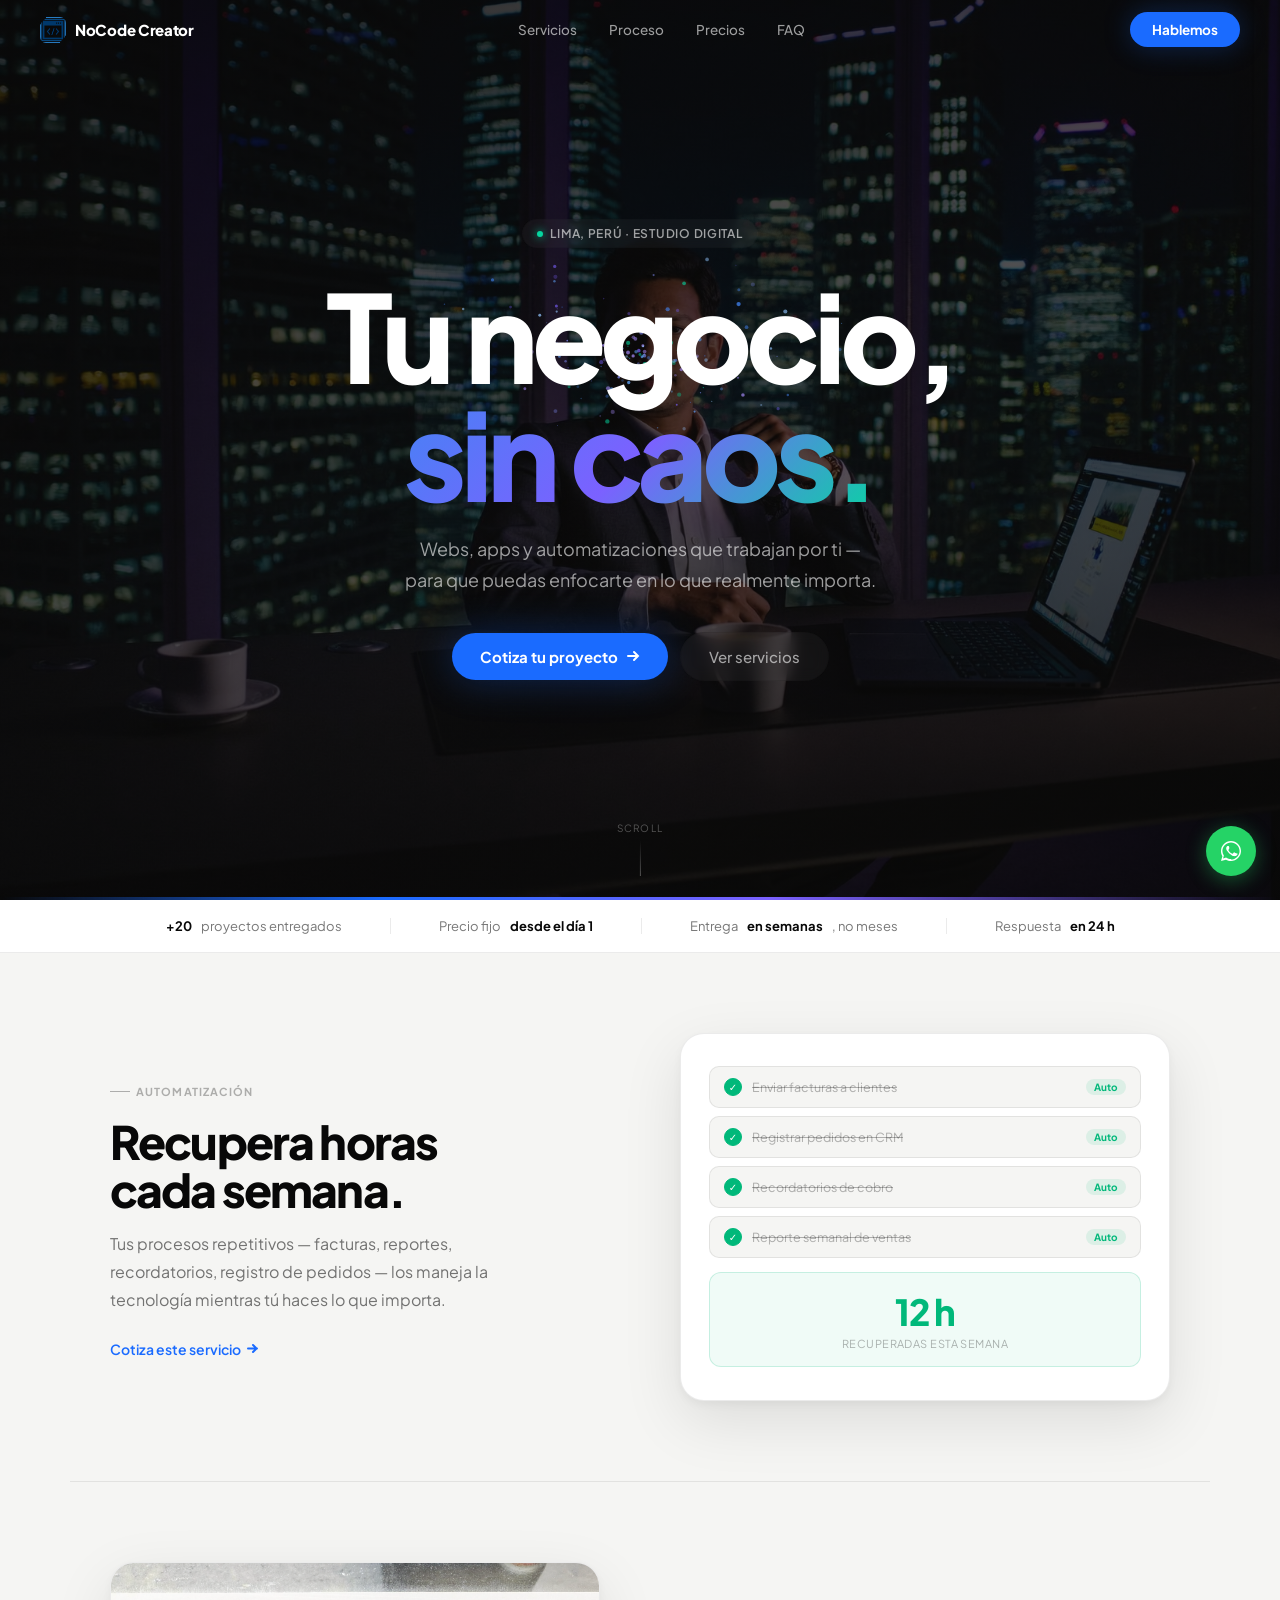
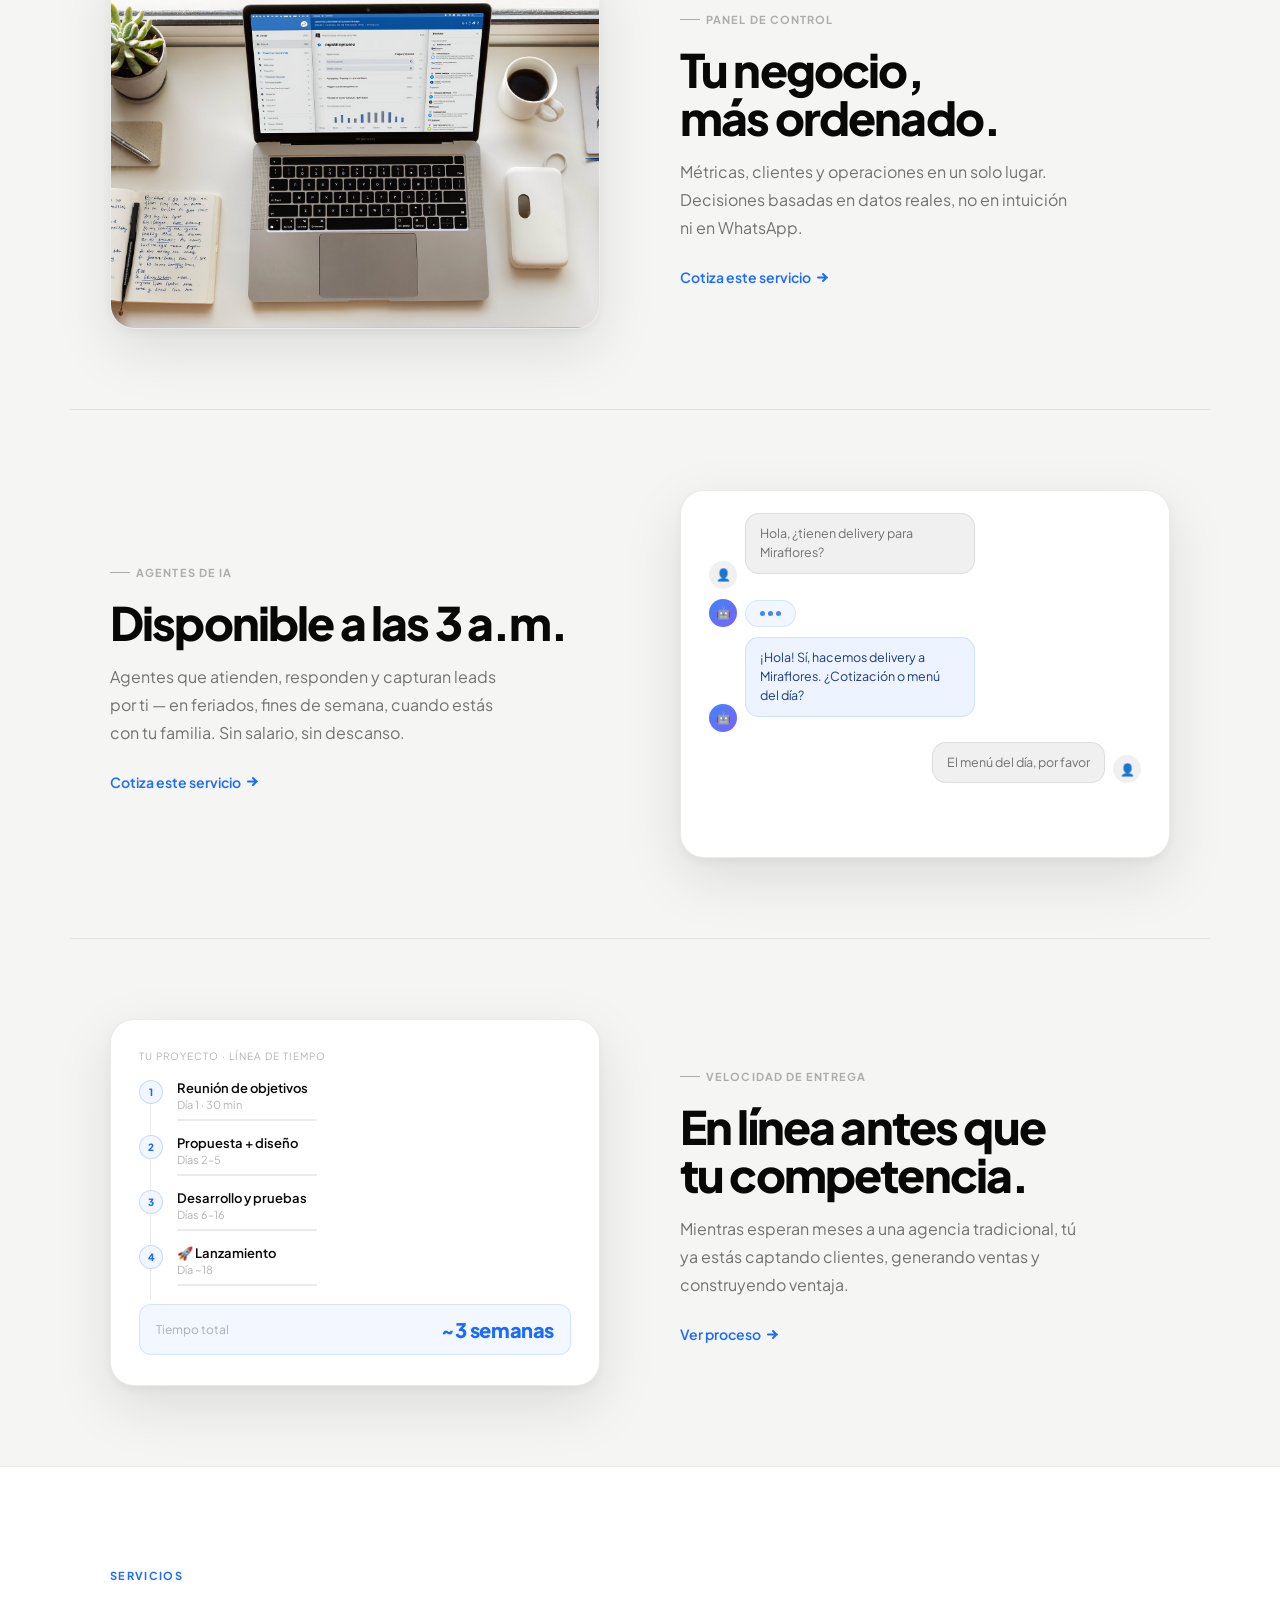
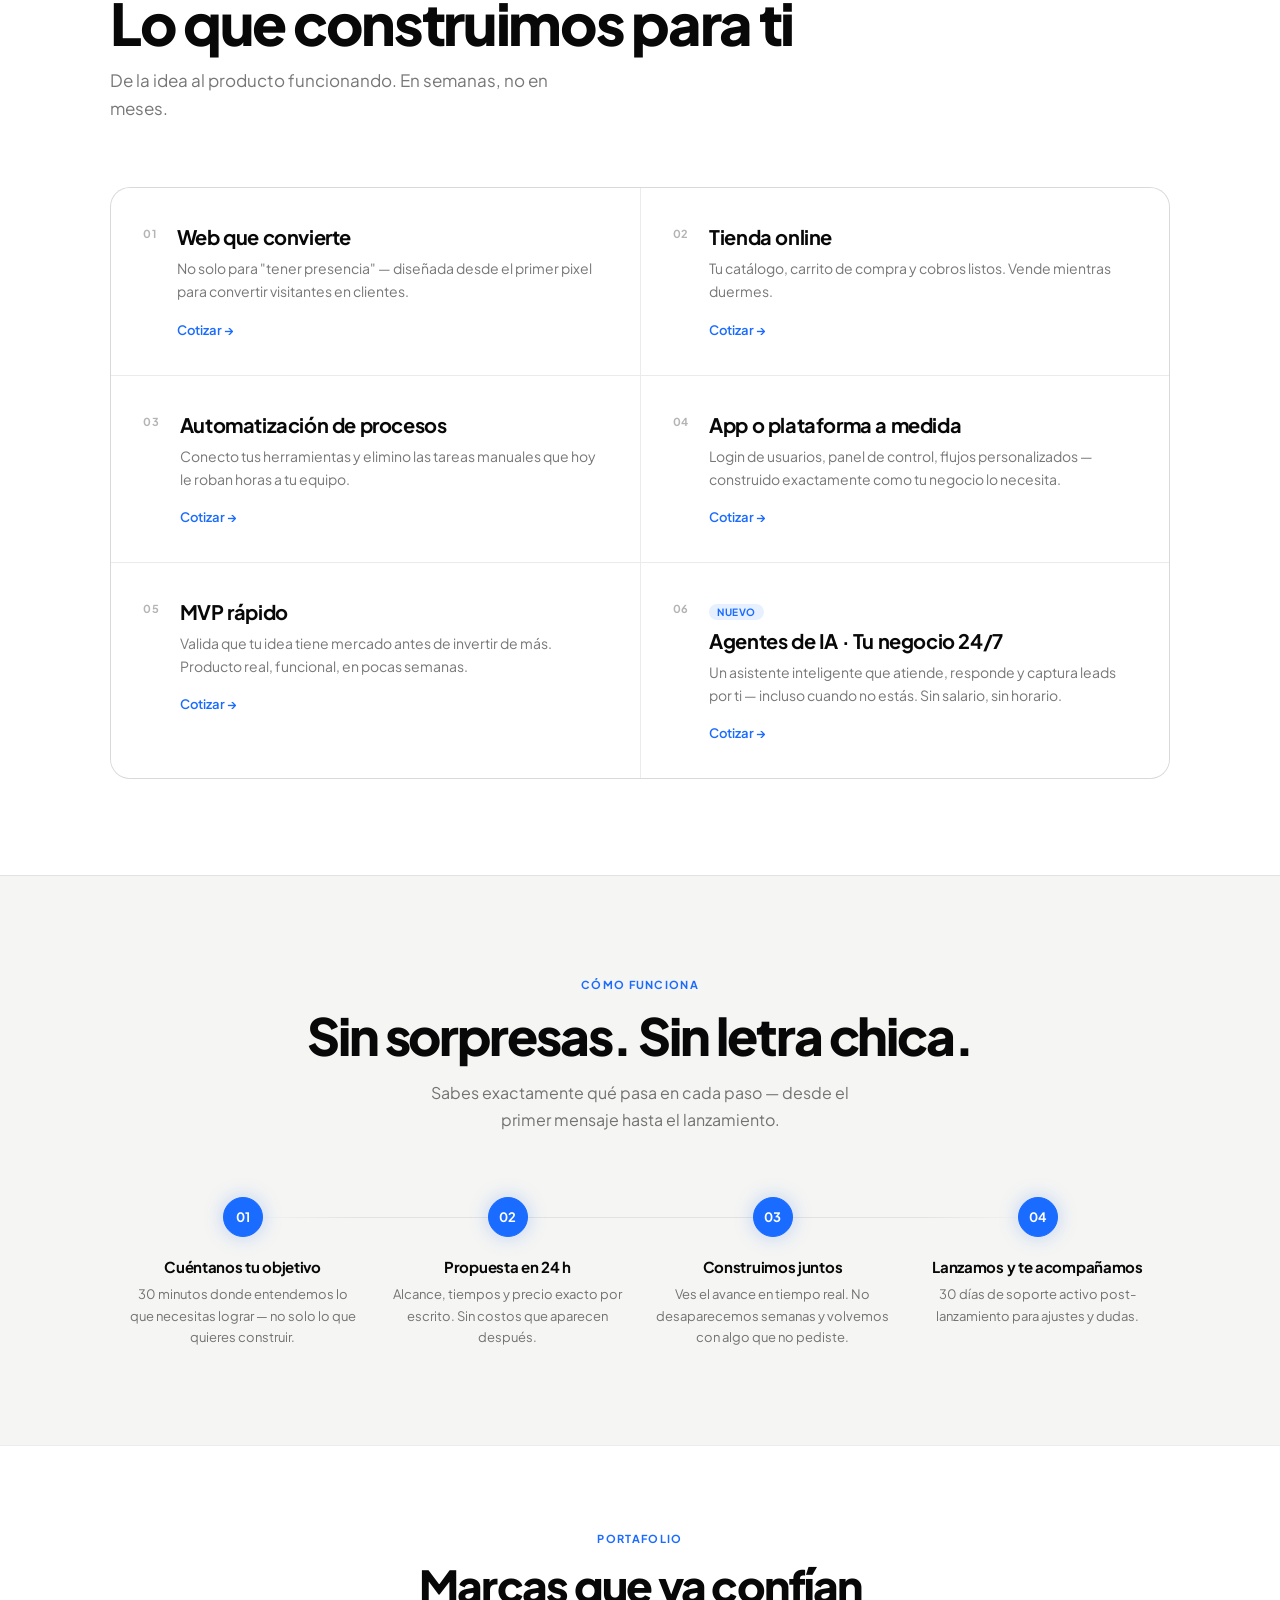
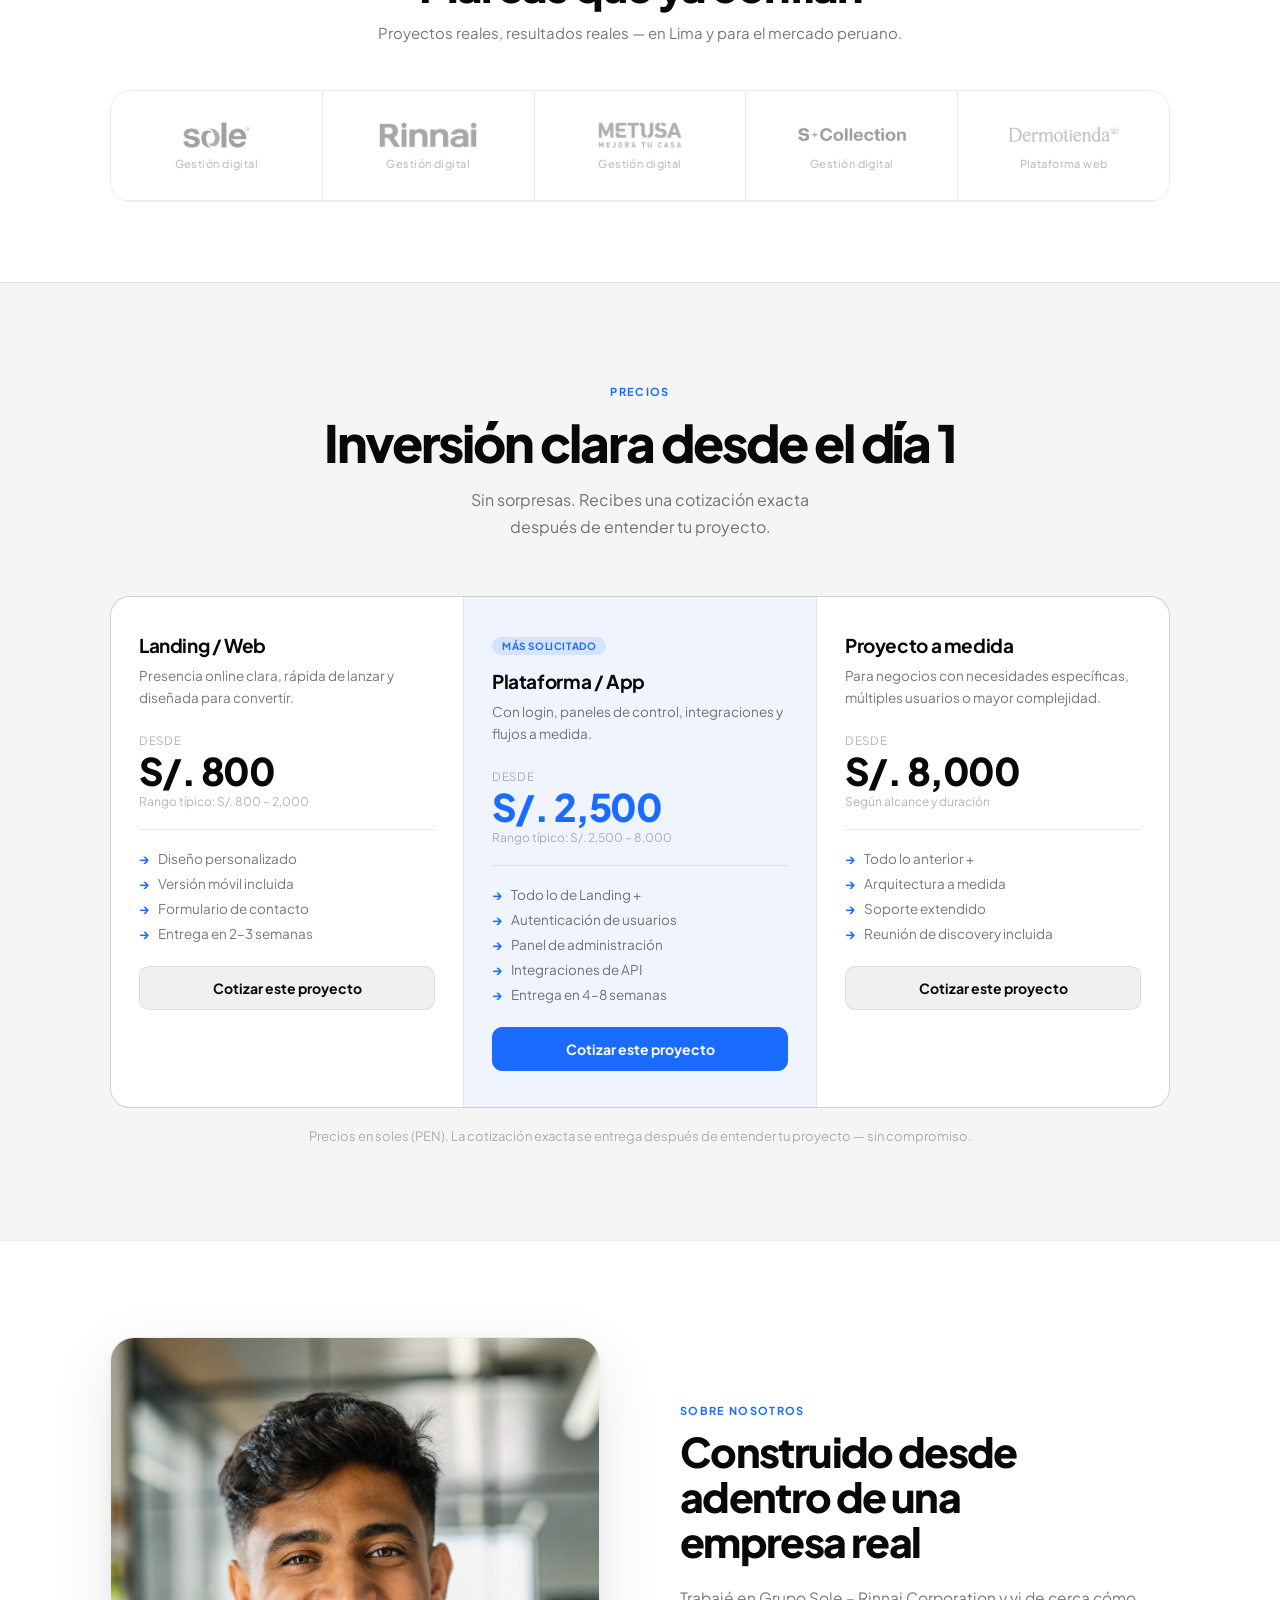
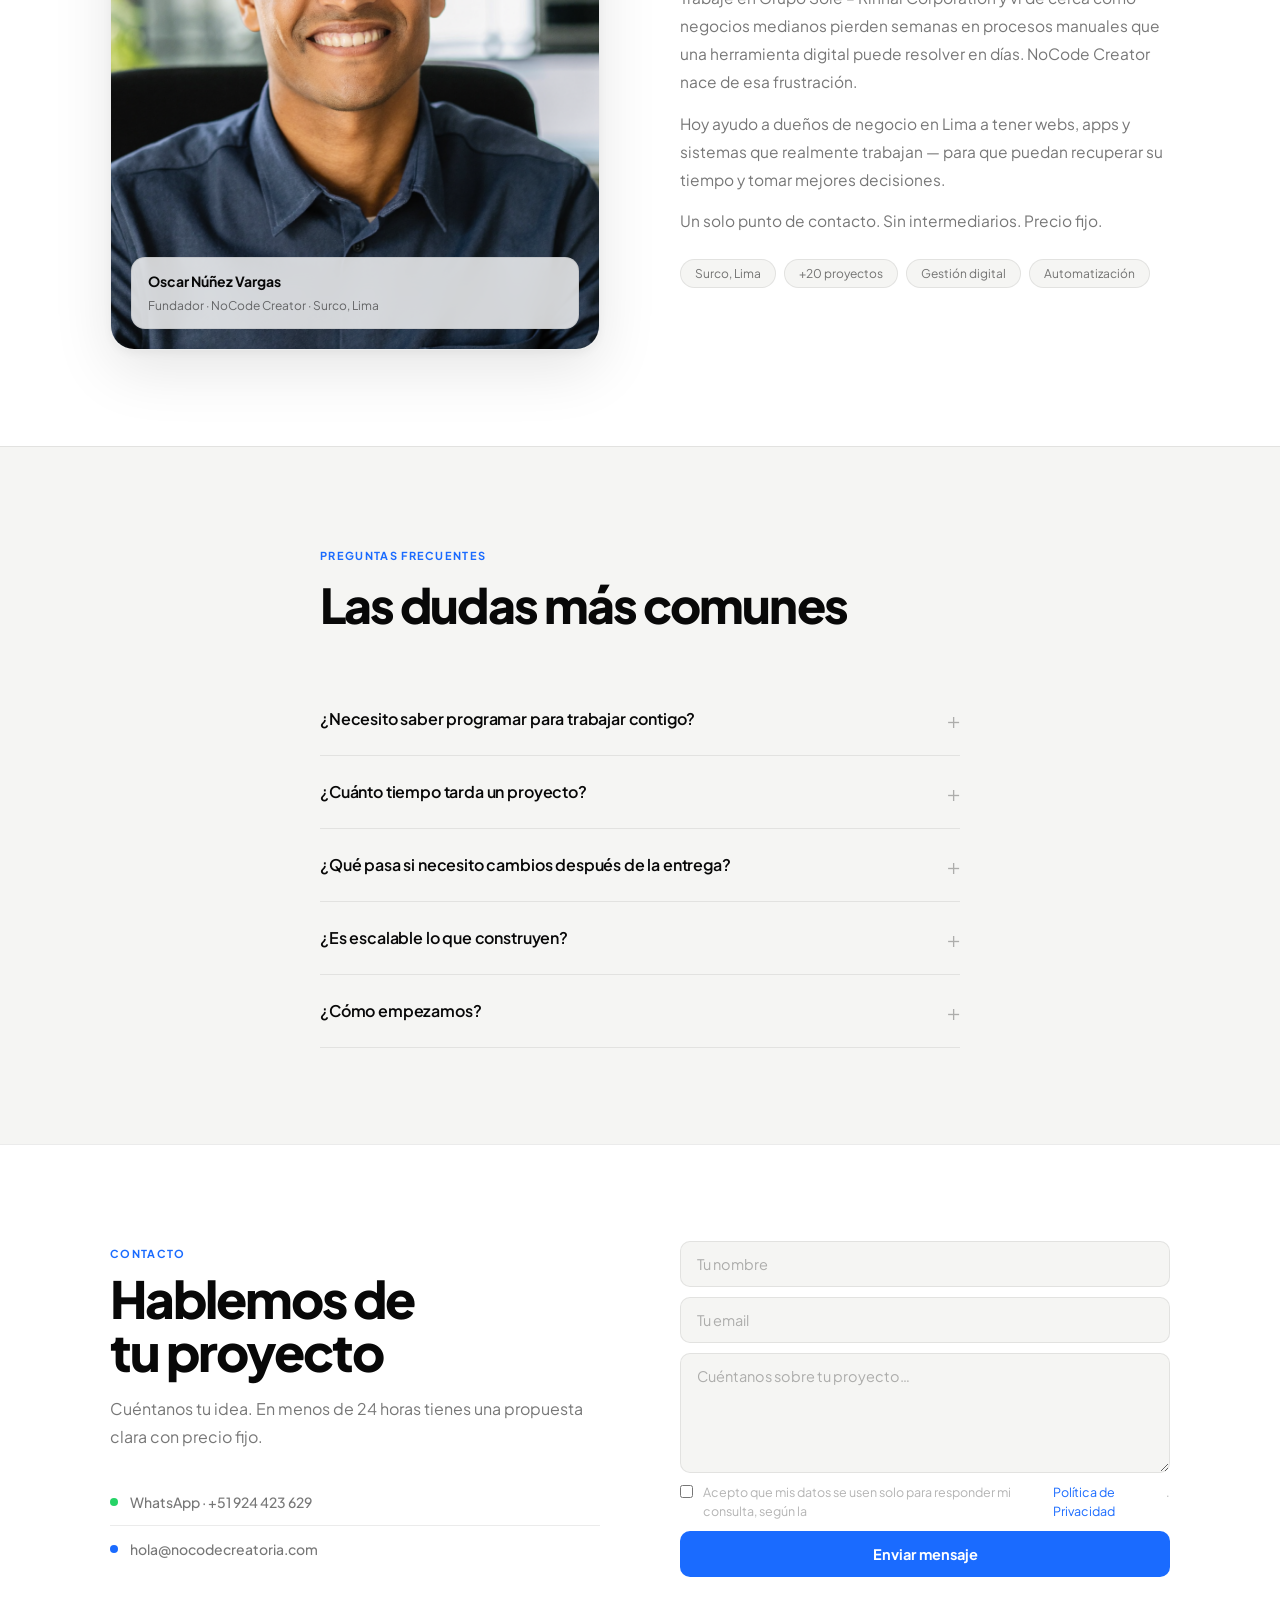
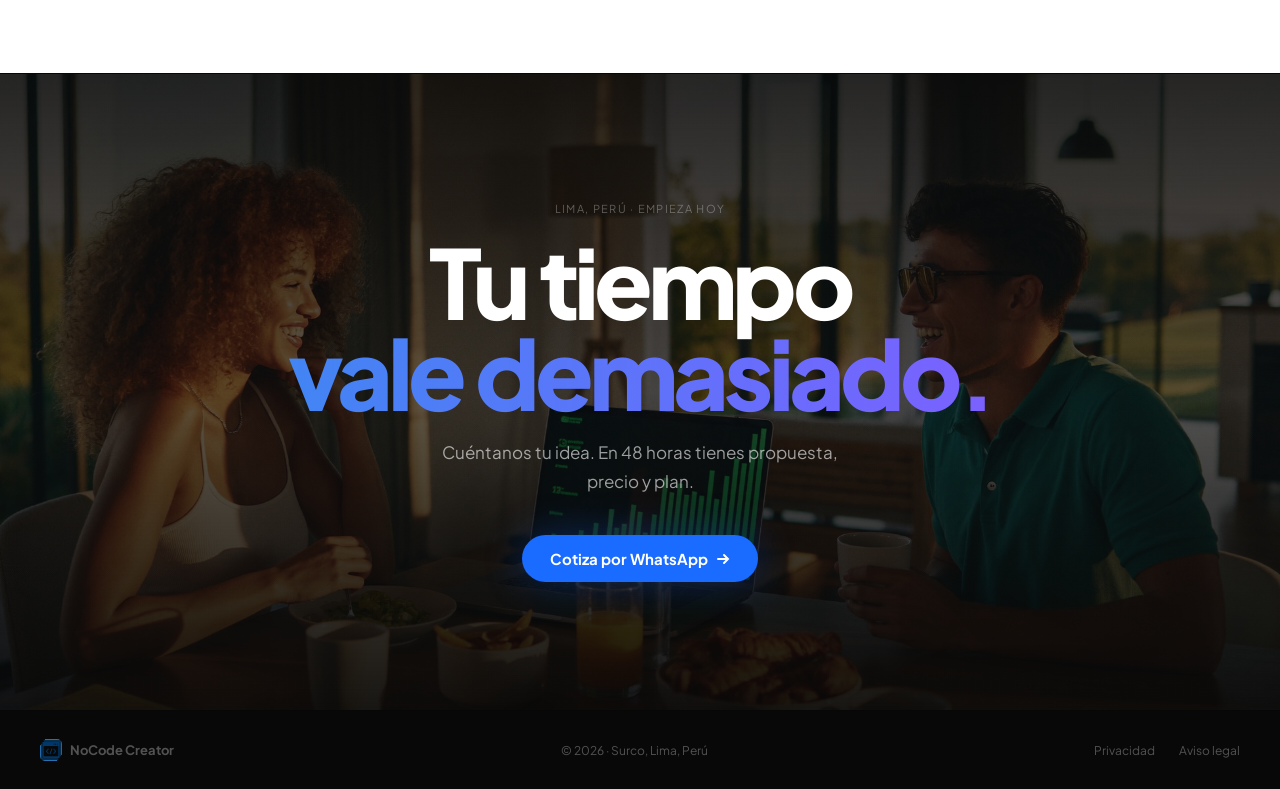
==== index.html @ 5029f667 "Fix marcas: grayscale uniforme, altura fija 110px, color en hover Co-Authored-By: Claude Sonnet 4.6 " ====
<!DOCTYPE html>
<html lang="es">
<head>
<meta charset="UTF-8">
<meta name="viewport" content="width=device-width, initial-scale=1">
<title>Desarrollo Web y Apps a Medida en Lima | NoCode Creator</title>
<meta name="description" content="Llevamos tu idea a internet en semanas. Construimos webs, plataformas y apps a medida para que tu negocio crezca — sin que tengas que aprender a programar. Lima, Perú.">
<link rel="canonical" href="https://nocodecreatoria.com/">
<meta property="og:type" content="website">
<meta property="og:url" content="https://nocodecreatoria.com/">
<meta property="og:title" content="Desarrollo Web y Apps a Medida en Lima | NoCode Creator">
<meta property="og:description" content="Llevamos tu idea a internet en semanas. Construimos webs, plataformas y apps a medida para que tu negocio crezca — sin que tengas que aprender a programar. Lima, Perú.">
<meta property="og:image" content="https://nocodecreatoria.com/assets/img/hero-lima-night.jpg">
<meta property="og:locale" content="es_PE">
<meta property="og:site_name" content="NoCode Creator">
<meta name="twitter:card" content="summary_large_image">
<meta name="twitter:title" content="Desarrollo Web y Apps a Medida en Lima | NoCode Creator">
<meta name="twitter:description" content="Llevamos tu idea a internet en semanas. Construimos webs, plataformas y apps a medida para que tu negocio crezca — sin que tengas que aprender a programar. Lima, Perú.">
<meta name="twitter:image" content="https://nocodecreatoria.com/assets/img/hero-lima-night.jpg">
<link rel="icon" type="image/png" href="assets/logo-icon.png">
<link rel="preconnect" href="https://fonts.googleapis.com">
<link rel="preconnect" href="https://fonts.gstatic.com" crossorigin>
<link href="https://fonts.googleapis.com/css2?family=Plus+Jakarta+Sans:ital,wght@0,300;0,400;0,500;0,600;0,700;0,800;1,300&display=swap" rel="stylesheet">
<style>
/* ─── RESET ────────────────────────────────────── */
*,*::before,*::after{box-sizing:border-box;margin:0;padding:0}
html{scroll-behavior:smooth;font-size:16px}
body{font-family:'Plus Jakarta Sans',system-ui,sans-serif;background:#F5F5F3;color:#080808;overflow-x:hidden;-webkit-font-smoothing:antialiased}
a{text-decoration:none;color:inherit}
img,video{max-width:100%;display:block}
ul{list-style:none}

/* ─── TOKENS ───────────────────────────────────── */
:root{
  --blue:#1A6BFF;
  --blue-dim:rgba(26,107,255,.10);
  /* hero / footer (dark) */
  --white:rgba(255,255,255,1);
  --white-60:rgba(255,255,255,.6);
  --white-30:rgba(255,255,255,.3);
  --white-08:rgba(255,255,255,.08);
  --white-04:rgba(255,255,255,.04);
  --hero-border:rgba(255,255,255,.09);
  /* sections (light) */
  --bg:#F5F5F3;
  --bg-alt:#FFFFFF;
  --ink:#080808;
  --ink-60:rgba(8,8,8,.55);
  --ink-30:rgba(8,8,8,.3);
  --ink-08:rgba(8,8,8,.06);
  --ink-04:rgba(8,8,8,.03);
  --border:rgba(0,0,0,.08);
  --shadow:0 1px 3px rgba(0,0,0,.06),0 8px 24px rgba(0,0,0,.06);
  --shadow-lg:0 4px 8px rgba(0,0,0,.04),0 20px 60px rgba(0,0,0,.10);
  --radius:20px;
}

/* ─── NAV ──────────────────────────────────────── */
.nav{
  position:fixed;top:0;left:0;right:0;z-index:900;
  display:flex;align-items:center;justify-content:space-between;
  padding:0 40px;height:60px;
  transition:background .35s,border-color .35s;
  border-bottom:1px solid transparent;
}
.nav.scrolled{
  background:rgba(8,8,8,.88);
  backdrop-filter:blur(24px);
  border-bottom-color:var(--border);
}
.nav.is-light{
  background:rgba(255,255,255,.94);
  backdrop-filter:blur(24px);
  border-bottom-color:rgba(0,0,0,.08);
}
.nav__brand{display:flex;align-items:center;gap:9px;font-weight:800;font-size:15px;letter-spacing:-.02em;color:#fff;transition:color .3s}
.nav.is-light .nav__brand{color:#080808}
.nav__logo{width:26px;height:26px;border-radius:6px}
.nav__links{display:flex;align-items:center;gap:32px;font-size:13.5px;font-weight:500}
.nav__links a{color:var(--white-60);transition:color .15s}
.nav__links a:hover{color:#fff}
.nav.is-light .nav__links a{color:rgba(0,0,0,.55)}
.nav.is-light .nav__links a:hover{color:#080808}
.nav__cta{
  padding:9px 22px;border-radius:100px;
  background:var(--blue);color:#fff;font-size:13.5px;font-weight:700;
  transition:background .15s,transform .15s,box-shadow .15s;
  box-shadow:0 0 28px rgba(26,107,255,.28);
}
.nav__cta:hover{background:#155DD6;transform:translateY(-1px);box-shadow:0 6px 28px rgba(26,107,255,.4)}
.nav__burger{display:none;flex-direction:column;gap:5px;background:none;border:none;cursor:pointer;padding:6px;color:#fff}
.nav.is-light .nav__burger{color:#080808}
.nav__burger span{width:20px;height:1.5px;background:currentColor;border-radius:2px;transition:all .2s}
.nav-mobile{
  display:none;position:fixed;inset:60px 0 auto;z-index:899;
  flex-direction:column;padding:8px 24px 20px;gap:2px;
  background:rgba(8,8,8,.97);backdrop-filter:blur(24px);
  border-bottom:1px solid var(--border);
}
.nav-mobile.open{display:flex}
.nav-mobile a{padding:13px 0;font-size:15px;font-weight:500;color:var(--white-60);border-bottom:1px solid var(--white-04)}
.nav-mobile a:last-child{border:none}

/* ─── WA FAB ───────────────────────────────────── */
.fab-wa{
  position:fixed;bottom:24px;right:24px;z-index:800;
  width:50px;height:50px;border-radius:50%;
  background:#25D366;color:#fff;
  display:flex;align-items:center;justify-content:center;
  box-shadow:0 4px 20px rgba(37,211,102,.38);
  transition:transform .15s,box-shadow .15s;
}
.fab-wa:hover{transform:scale(1.1);box-shadow:0 6px 32px rgba(37,211,102,.55)}

/* ─── HERO ─────────────────────────────────────── */
.hero{
  position:relative;width:100%;height:100vh;min-height:620px;
  display:flex;align-items:center;justify-content:center;
  overflow:hidden;background:#080808;
  contain:layout style paint;
}
.hero__video{
  position:absolute;inset:0;width:100%;height:100%;
  object-fit:cover;z-index:0;opacity:.5;
}
.hero__overlay{
  position:absolute;inset:0;z-index:1;
  background:linear-gradient(160deg,rgba(8,8,8,.7) 0%,rgba(8,8,8,.35) 55%,rgba(8,8,8,.8) 100%);
}
/* Línea de separación limpia hero → secciones */
.hero::after{
  content:'';position:absolute;bottom:0;left:0;right:0;height:3px;z-index:4;
  background:linear-gradient(to right,transparent,var(--blue) 30%,#7B61FF 60%,transparent);
  pointer-events:none;
}
#hero-canvas{
  position:absolute;inset:0;width:100%;height:100%;
  z-index:2;cursor:crosshair;
  will-change:transform;transform:translateZ(0);
}
.hero__inner{
  position:relative;z-index:3;text-align:center;
  padding:0 24px;display:flex;flex-direction:column;align-items:center;
  pointer-events:none;
}
.hero__kicker{
  display:inline-flex;align-items:center;gap:7px;
  padding:6px 14px;border-radius:100px;
  border:1px solid var(--border);background:var(--white-04);
  font-size:12px;font-weight:600;letter-spacing:.06em;text-transform:uppercase;
  color:var(--white-60);margin-bottom:28px;
  backdrop-filter:blur(8px);
}
.hero__kicker-dot{width:6px;height:6px;border-radius:50%;background:#06D6A0;box-shadow:0 0 8px #06D6A0}
.hero__h1{
  font-size:clamp(56px,9.5vw,128px);font-weight:800;
  line-height:.97;letter-spacing:-.05em;color:#fff;
  text-wrap:balance;margin-bottom:22px;
}
.hero__h1 em{font-style:normal;color:transparent;
  background:linear-gradient(135deg,#4285F4 0%,#7B61FF 50%,#06D6A0 100%);
  -webkit-background-clip:text;background-clip:text}
.hero__sub{
  font-size:clamp(15px,1.6vw,18px);font-weight:400;
  color:var(--white-60);line-height:1.7;max-width:480px;margin-bottom:36px;
}
.hero__ctas{display:flex;gap:12px;align-items:center;flex-wrap:wrap;justify-content:center;pointer-events:all}
.btn-primary{
  display:inline-flex;align-items:center;gap:8px;
  padding:14px 28px;border-radius:100px;
  background:var(--blue);color:#fff;font-size:15px;font-weight:700;
  transition:background .15s,transform .15s,box-shadow .15s;
  box-shadow:0 0 40px rgba(26,107,255,.3);
}
.btn-primary:hover{background:#155DD6;transform:translateY(-2px);box-shadow:0 8px 40px rgba(26,107,255,.5)}
.btn-ghost{
  display:inline-flex;align-items:center;gap:8px;
  padding:14px 28px;border-radius:100px;
  border:1px solid var(--border);background:var(--white-04);
  color:var(--white-60);font-size:15px;font-weight:500;
  backdrop-filter:blur(8px);transition:border-color .15s,color .15s;
}
.btn-ghost:hover{border-color:rgba(255,255,255,.3);color:#fff}
.hero__scroll{
  position:absolute;bottom:24px;left:50%;transform:translateX(-50%);z-index:3;
  display:flex;flex-direction:column;align-items:center;gap:6px;
  color:var(--white-30);font-size:10px;letter-spacing:.12em;text-transform:uppercase;
}
.hero__scroll-line{width:1px;height:36px;background:linear-gradient(to bottom,transparent,rgba(255,255,255,.3));margin:0 auto}

/* ─── TRUST BAR ────────────────────────────────── */
.trust{
  background:var(--bg-alt);border-bottom:1px solid var(--border);
  padding:18px 40px;display:flex;align-items:center;justify-content:center;gap:48px;flex-wrap:wrap;
}
.trust__item{display:flex;align-items:center;gap:9px;font-size:13px;color:var(--ink-60)}
.trust__item strong{color:var(--ink);font-weight:700}
.trust__sep{width:1px;height:16px;background:var(--border)}

/* ─── SECCIÓN GENÉRICA ─────────────────────────── */
.section{padding:96px 40px}
.section--border-top{border-top:1px solid var(--border)}

.reveal{opacity:1}/* visible por defecto — animación es progressive enhancement */
@media(prefers-reduced-motion:no-preference){
  .reveal{opacity:0;transform:translateY(20px);
    transition:opacity .55s cubic-bezier(.22,1,.36,1),transform .55s cubic-bezier(.22,1,.36,1)}
  .reveal.in{opacity:1;transform:none}
}

/* ─── EYEBROW ──────────────────────────────────── */
.eyebrow{
  display:inline-block;
  font-size:11px;font-weight:700;letter-spacing:.12em;text-transform:uppercase;
  color:var(--blue);margin-bottom:12px;
}

/* ─── FEATURES (grandes, alternadas) ──────────── */
.features{background:var(--bg)}
.feature{
  display:grid;grid-template-columns:1fr 1fr;
  max-width:1140px;margin:0 auto;
  padding:80px 40px;gap:80px;align-items:center;
  border-bottom:1px solid var(--border);
}
.feature:last-child{border-bottom:none}
.feature--flip .feature__text{order:2}
.feature--flip .feature__visual{order:1}

.feature__tag{
  display:inline-flex;align-items:center;gap:6px;
  font-size:11px;font-weight:700;letter-spacing:.1em;text-transform:uppercase;
  color:var(--ink-30);margin-bottom:20px;
}
.feature__tag::before{content:'';width:20px;height:1px;background:var(--ink-30)}
.feature__h2{
  font-size:clamp(32px,3.6vw,52px);font-weight:800;
  line-height:1.04;letter-spacing:-.04em;color:var(--ink);
  text-wrap:balance;margin-bottom:16px;
}
.feature__p{
  font-size:16px;font-weight:400;line-height:1.75;
  color:var(--ink-60);max-width:400px;margin-bottom:24px;
}
.feature__link{
  display:inline-flex;align-items:center;gap:5px;
  font-size:14px;font-weight:600;color:var(--blue);
  transition:gap .15s;
}
.feature__link:hover{gap:9px}

/* Feature visuals */
.feature__visual{
  position:relative;border-radius:24px;overflow:hidden;
  border:1px solid var(--border);
  aspect-ratio:4/3;
  background:var(--bg-alt);
  box-shadow:var(--shadow-lg);
}
.feature__visual img{width:100%;height:100%;object-fit:cover;display:block;transition:transform .8s ease}
.feature__visual:hover img{transform:scale(1.04)}

/* Visual animados (UI cards en claro) */
.ui-card{
  background:var(--bg-alt);border-radius:24px;overflow:hidden;
  border:1px solid var(--border);aspect-ratio:4/3;
  display:flex;align-items:center;justify-content:center;padding:28px;
  box-shadow:var(--shadow-lg);
}

/* Task automation visual */
.ui-tasks{width:100%}
.ui-task{
  display:flex;align-items:center;gap:10px;
  padding:11px 14px;border-radius:10px;
  background:var(--bg);border:1px solid var(--border);
  margin-bottom:8px;
}
.ui-task__check{
  width:18px;height:18px;border-radius:50%;border:1.5px solid var(--border);
  flex-shrink:0;display:flex;align-items:center;justify-content:center;
  transition:all .4s;
}
.ui-task.done .ui-task__check{background:#00B87A;border-color:#00B87A;color:#fff;font-size:10px;font-weight:900}
.ui-task.done .ui-task__check::after{content:'✓'}
.ui-task__name{font-size:12.5px;color:var(--ink-60);flex:1}
.ui-task.done .ui-task__name{color:var(--ink-30);text-decoration:line-through}
.ui-task__pill{padding:2px 8px;border-radius:100px;font-size:10px;font-weight:700;background:rgba(0,184,122,.1);color:#00B87A;flex-shrink:0}
.ui-hours{
  margin-top:14px;padding:16px;text-align:center;
  background:rgba(0,184,122,.06);border:1px solid rgba(0,184,122,.18);border-radius:12px;
}
.ui-hours__num{font-size:36px;font-weight:800;color:#00B87A;letter-spacing:-.03em}
.ui-hours__label{font-size:11px;color:var(--ink-30);margin-top:3px;letter-spacing:.04em;text-transform:uppercase}

/* Chat visual */
.ui-chat{width:100%;display:flex;flex-direction:column;gap:10px}
.ui-bubble{display:flex;gap:8px;align-items:flex-end;opacity:0;transform:translateY(8px);transition:opacity .4s,transform .4s}
.ui-bubble.show{opacity:1;transform:translateY(0)}
.ui-bubble--out{flex-direction:row-reverse}
.ui-av{
  width:28px;height:28px;border-radius:50%;flex-shrink:0;
  display:flex;align-items:center;justify-content:center;font-size:12px;
  background:linear-gradient(135deg,#4285F4,#7B61FF);
}
.ui-av--user{background:var(--ink-08)}
.ui-msg{
  padding:10px 14px;border-radius:14px;
  font-size:12.5px;line-height:1.55;max-width:230px;
}
.ui-msg--bot{background:rgba(26,107,255,.07);border:1px solid rgba(26,107,255,.14);color:#1a3a80}
.ui-msg--user{background:var(--ink-08);border:1px solid var(--border);color:var(--ink-60)}
.ui-typing{display:flex;gap:3px;padding:10px 14px;background:rgba(26,107,255,.06);border:1px solid rgba(26,107,255,.12);border-radius:14px}
.ui-typing span{width:5px;height:5px;border-radius:50%;background:#4285F4;animation:tydot .9s ease-in-out infinite}
.ui-typing span:nth-child(2){animation-delay:.15s}
.ui-typing span:nth-child(3){animation-delay:.3s}
@keyframes tydot{0%,60%,100%{opacity:.3;transform:translateY(0)}30%{opacity:1;transform:translateY(-5px)}}

/* Timeline visual */
.ui-timeline{width:100%}
.ui-tl-head{font-size:10px;letter-spacing:.1em;text-transform:uppercase;color:var(--ink-30);margin-bottom:18px}
.ui-tl-step{display:flex;gap:14px;padding-bottom:14px;position:relative}
.ui-tl-step::after{content:'';position:absolute;left:11px;top:24px;bottom:0;width:1px;background:var(--border)}
.ui-tl-step:last-of-type::after{display:none}
.ui-tl-dot{
  width:24px;height:24px;border-radius:50%;flex-shrink:0;
  display:flex;align-items:center;justify-content:center;
  font-size:10px;font-weight:800;
  border:1.5px solid rgba(26,107,255,.2);color:var(--blue);
  background:rgba(26,107,255,.06);transition:all .5s;
}
.ui-tl-step.done .ui-tl-dot{background:var(--blue);border-color:var(--blue);color:#fff}
.ui-tl-lbl{font-size:13px;font-weight:600;color:var(--ink)}
.ui-tl-sub{font-size:11px;color:var(--ink-30);margin-top:2px}
.ui-tl-bar{height:2px;background:var(--border);border-radius:2px;margin-top:8px;width:140px;overflow:hidden}
.ui-tl-bar-fill{height:100%;width:0;border-radius:2px;background:var(--blue);transition:width 1.2s ease}
.ui-tl-step.done .ui-tl-bar-fill{width:100%}
.ui-tl-total{
  margin-top:4px;padding:12px 16px;
  background:rgba(26,107,255,.05);border:1px solid rgba(26,107,255,.14);
  border-radius:12px;display:flex;justify-content:space-between;align-items:center;
}
.ui-tl-total span:first-child{font-size:12px;color:var(--ink-30)}
.ui-tl-total strong{font-size:20px;font-weight:800;color:var(--blue);letter-spacing:-.02em}

/* ─── SERVICIOS ─────────────────────────────────── */
.services{background:var(--bg-alt);border-top:1px solid var(--border)}
.services__inner{max-width:1140px;margin:0 auto;padding:96px 40px}
.services__header{margin-bottom:64px}
.services__header h2{font-size:clamp(36px,4.5vw,60px);font-weight:800;letter-spacing:-.04em;line-height:1.0;color:var(--ink);text-wrap:balance}
.services__header p{font-size:17px;color:var(--ink-60);line-height:1.7;max-width:480px;margin-top:14px}
.services__list{display:grid;grid-template-columns:1fr 1fr;gap:1px;background:var(--border);border:1px solid var(--border);border-radius:20px;overflow:hidden}
.svc{
  background:var(--bg-alt);padding:36px 32px;
  display:flex;gap:20px;
  transition:background .2s;
}
.svc:hover{background:var(--bg)}
.svc--wide{grid-column:1/-1}
.svc__num{font-size:11px;font-weight:700;letter-spacing:.08em;color:var(--ink-30);flex-shrink:0;padding-top:3px}
.svc__body{}
.svc__title{font-size:20px;font-weight:700;color:var(--ink);margin-bottom:8px;letter-spacing:-.02em}
.svc__desc{font-size:14px;color:var(--ink-60);line-height:1.65;margin-bottom:14px}
.svc__link{font-size:13px;font-weight:600;color:var(--blue);display:inline-flex;align-items:center;gap:4px;transition:gap .15s}
.svc__link:hover{gap:8px}
.svc__new{display:inline-block;padding:2px 8px;background:rgba(26,107,255,.10);color:var(--blue);font-size:10px;font-weight:700;border-radius:100px;letter-spacing:.05em;text-transform:uppercase;margin-bottom:8px}

/* ─── PROCESO ───────────────────────────────────── */
.process{background:var(--bg);border-top:1px solid var(--border)}
.process__inner{max-width:1140px;margin:0 auto;padding:96px 40px}
.process__header{text-align:center;margin-bottom:64px}
.process__header h2{font-size:clamp(32px,4vw,52px);font-weight:800;letter-spacing:-.04em;color:var(--ink)}
.process__header p{font-size:16px;color:var(--ink-60);line-height:1.7;max-width:420px;margin:12px auto 0}
.process__steps{display:grid;grid-template-columns:repeat(4,1fr);position:relative}
.process__steps::before{
  content:'';position:absolute;top:20px;left:calc(12.5%);right:calc(12.5%);
  height:1px;background:linear-gradient(to right,transparent,var(--border) 15%,var(--border) 85%,transparent);
}
.pstep{padding:0 16px;text-align:center}
.pstep__dot{
  width:40px;height:40px;border-radius:50%;border:1px solid var(--border);
  background:var(--bg-alt);display:flex;align-items:center;justify-content:center;
  margin:0 auto 20px;font-size:13px;font-weight:700;color:var(--ink-30);
  position:relative;z-index:1;transition:all .4s;
}
.pstep.active .pstep__dot{background:var(--blue);border-color:var(--blue);color:#fff;box-shadow:0 0 20px rgba(26,107,255,.25)}
.pstep h3{font-size:15px;font-weight:700;color:var(--ink);margin-bottom:8px;letter-spacing:-.02em}
.pstep p{font-size:13px;color:var(--ink-60);line-height:1.65}

/* ─── PORTAFOLIO ────────────────────────────────── */
.portfolio{background:var(--bg-alt);border-top:1px solid var(--border)}
.portfolio__inner{max-width:1140px;margin:0 auto;padding:80px 40px}
.portfolio__header{text-align:center;margin-bottom:48px}
.portfolio__header h2{font-size:clamp(28px,3.5vw,44px);font-weight:800;letter-spacing:-.04em;color:var(--ink)}
.portfolio__header p{font-size:15px;color:var(--ink-60);margin-top:10px}
.brands{display:flex;align-items:center;justify-content:center;gap:0;flex-wrap:wrap;border:1px solid var(--border);border-radius:20px;overflow:hidden}
.brand{
  flex:1;min-width:160px;height:110px;padding:0 20px;
  display:flex;flex-direction:column;align-items:center;justify-content:center;gap:8px;
  border-right:1px solid var(--border);border-bottom:1px solid var(--border);
  transition:background .2s;text-align:center;
}
.brand:hover{background:var(--bg)}
.brand:last-child,.brand:nth-child(5n){border-right:none}
.brand img{
  height:28px;width:auto;max-width:110px;
  object-fit:contain;
  filter:grayscale(1);opacity:.45;
  transition:filter .25s,opacity .25s;
}
.brand:hover img{filter:grayscale(0);opacity:1}
.brand__project{font-size:11px;color:var(--ink-30);letter-spacing:.04em}

/* ─── PRECIOS ───────────────────────────────────── */
.pricing{background:var(--bg);border-top:1px solid var(--border)}
.pricing__inner{max-width:1140px;margin:0 auto;padding:96px 40px}
.pricing__header{text-align:center;margin-bottom:56px}
.pricing__header h2{font-size:clamp(32px,4vw,52px);font-weight:800;letter-spacing:-.04em;color:var(--ink)}
.pricing__header p{font-size:16px;color:var(--ink-60);max-width:400px;margin:12px auto 0;line-height:1.7}
.pricing__grid{display:grid;grid-template-columns:repeat(3,1fr);gap:1px;background:var(--border);border:1px solid var(--border);border-radius:20px;overflow:hidden}
.plan{background:var(--bg-alt);padding:36px 28px;transition:background .2s;position:relative}
.plan:hover{background:var(--bg)}
.plan--featured{background:#EFF4FF}
.plan--featured:hover{background:#E8F0FE}
.plan__badge{
  display:inline-block;padding:3px 10px;border-radius:100px;
  background:rgba(26,107,255,.12);color:var(--blue);
  font-size:10px;font-weight:700;letter-spacing:.06em;text-transform:uppercase;
  margin-bottom:14px;
}
.plan__name{font-size:19px;font-weight:700;color:var(--ink);margin-bottom:8px;letter-spacing:-.02em}
.plan__desc{font-size:13.5px;color:var(--ink-60);line-height:1.6;margin-bottom:20px;min-height:48px}
.plan__from{font-size:11.5px;color:var(--ink-30);text-transform:uppercase;letter-spacing:.06em;margin-bottom:4px}
.plan__price{font-size:38px;font-weight:800;color:var(--ink);letter-spacing:-.04em;line-height:1}
.plan--featured .plan__price{color:var(--blue)}
.plan__range{font-size:12px;color:var(--ink-30);margin-top:4px;margin-bottom:20px}
.plan__divider{height:1px;background:var(--border);margin-bottom:20px}
.plan__features{display:flex;flex-direction:column;gap:8px;margin-bottom:24px}
.plan__features li{font-size:13.5px;color:var(--ink-60);display:flex;gap:8px;align-items:flex-start}
.plan__features li::before{content:'→';color:var(--blue);flex-shrink:0;font-weight:700}
.plan__cta{
  display:block;width:100%;padding:12px;text-align:center;
  background:var(--ink-08);border:1px solid var(--border);
  border-radius:10px;font-size:14px;font-weight:700;color:var(--ink);
  transition:background .15s,border-color .15s;
}
.plan__cta:hover{background:var(--ink-08);border-color:rgba(0,0,0,.18)}
.plan--featured .plan__cta{background:var(--blue);border-color:var(--blue);color:#fff}
.plan--featured .plan__cta:hover{background:#155DD6;border-color:#155DD6}
.pricing__note{text-align:center;margin-top:20px;font-size:13px;color:var(--ink-30)}

/* ─── SOBRE NOSOTROS ────────────────────────────── */
.about{
  background:var(--bg-alt);border-top:1px solid var(--border);
}
.about__inner{
  max-width:1140px;margin:0 auto;padding:96px 40px;
  display:grid;grid-template-columns:1fr 1fr;gap:80px;align-items:center;
}
.about__photo{
  border-radius:24px;overflow:hidden;aspect-ratio:4/5;
  position:relative;border:1px solid var(--border);
  box-shadow:var(--shadow-lg);
}
.about__photo img{width:100%;height:100%;object-fit:cover;object-position:center top}
.about__photo-badge{
  position:absolute;bottom:20px;left:20px;right:20px;
  background:rgba(255,255,255,.8);backdrop-filter:blur(16px);
  border:1px solid rgba(0,0,0,.07);border-radius:14px;padding:14px 16px;
}
.about__photo-badge strong{font-size:14px;color:var(--ink);display:block;margin-bottom:3px}
.about__photo-badge span{font-size:12px;color:var(--ink-60)}
.about__content{}
.about__h2{font-size:clamp(28px,3.2vw,42px);font-weight:800;letter-spacing:-.04em;line-height:1.1;color:var(--ink);margin-bottom:20px;text-wrap:balance}
.about__p{font-size:15.5px;color:var(--ink-60);line-height:1.8;margin-bottom:14px}
.about__tags{display:flex;flex-wrap:wrap;gap:8px;margin-top:24px}
.about__tag{
  padding:6px 14px;border-radius:100px;
  border:1px solid var(--border);background:var(--bg);
  font-size:12px;color:var(--ink-60);
}

/* ─── FAQ ───────────────────────────────────────── */
.faq{background:var(--bg);border-top:1px solid var(--border)}
.faq__inner{max-width:720px;margin:0 auto;padding:96px 40px}
.faq__header{margin-bottom:48px}
.faq__header h2{font-size:clamp(32px,4vw,48px);font-weight:800;letter-spacing:-.04em;color:var(--ink)}
details.faq-q{border-bottom:1px solid var(--border)}
details.faq-q summary{
  padding:22px 0;font-size:16px;font-weight:600;color:var(--ink);
  cursor:pointer;display:flex;justify-content:space-between;align-items:center;
  list-style:none;letter-spacing:-.01em;
}
details.faq-q summary::-webkit-details-marker{display:none}
details.faq-q summary::after{
  content:'+';font-size:22px;font-weight:300;color:var(--ink-30);
  flex-shrink:0;margin-left:16px;transition:transform .25s;
}
details.faq-q[open] summary::after{transform:rotate(45deg);color:var(--ink)}
details.faq-q .faq-a{padding:0 0 22px}
details.faq-q .faq-a p{font-size:15px;color:var(--ink-60);line-height:1.75}

/* ─── CONTACTO ──────────────────────────────────── */
.contact{background:var(--bg-alt);border-top:1px solid var(--border)}
.contact__inner{
  max-width:1140px;margin:0 auto;padding:96px 40px;
  display:grid;grid-template-columns:1fr 1fr;gap:80px;align-items:start;
}
.contact__info h2{font-size:clamp(32px,4vw,52px);font-weight:800;letter-spacing:-.04em;color:var(--ink);line-height:1.05;margin-bottom:16px;text-wrap:balance}
.contact__info p{font-size:16px;color:var(--ink-60);line-height:1.75;margin-bottom:28px}
.contact-link{
  display:flex;align-items:center;gap:12px;
  font-size:14px;font-weight:500;color:var(--ink-60);
  padding:14px 0;border-bottom:1px solid var(--border);
  transition:color .15s;
}
.contact-link:hover{color:var(--ink)}
.contact-link:last-child{border:none}
.cdot{width:8px;height:8px;border-radius:50%;flex-shrink:0}
.cdot--green{background:#25D366}
.cdot--blue{background:var(--blue)}
.contact-form{display:flex;flex-direction:column;gap:10px}
.contact-form input,
.contact-form textarea{
  width:100%;padding:13px 16px;
  background:var(--bg);border:1px solid var(--border);
  border-radius:10px;font-size:14.5px;font-family:inherit;
  color:var(--ink);outline:none;
  transition:border-color .15s,background .15s;
}
.contact-form input::placeholder,
.contact-form textarea::placeholder{color:var(--ink-30)}
.contact-form input:focus,
.contact-form textarea:focus{
  border-color:rgba(26,107,255,.4);
  background:#fff;
  box-shadow:0 0 0 3px rgba(26,107,255,.08);
}
.contact-form textarea{resize:vertical;min-height:120px}
.contact-form__bot{position:absolute;left:-9999px;opacity:0;pointer-events:none}
.contact-form__consent{display:flex;gap:10px;align-items:flex-start;font-size:12.5px;color:var(--ink-30);line-height:1.55;cursor:pointer}
.contact-form__consent input[type="checkbox"]{width:auto;accent-color:var(--blue);margin-top:2px}
.contact-form__consent a{color:var(--blue)}
.contact-form button[type="submit"]{
  padding:14px;background:var(--blue);color:#fff;border:none;
  border-radius:10px;font-size:14.5px;font-weight:700;font-family:inherit;
  cursor:pointer;transition:background .15s;
}
.contact-form button:hover{background:#155DD6}
#contactSuccess{font-size:14px;color:#00B87A;font-weight:600;text-align:center}
#contactError{font-size:14px;color:#E53E3E;text-align:center}

/* ─── CTA FINAL ─────────────────────────────────── */
.final{
  background:#080808;border-top:1px solid var(--border);
  position:relative;overflow:hidden;
  padding:128px 40px;text-align:center;
}
.final__bg{
  position:absolute;inset:0;z-index:0;
  background-image:
    linear-gradient(to bottom,rgba(8,8,8,.88) 0%,rgba(8,8,8,.65) 50%,rgba(8,8,8,.95) 100%),
    url('assets/img/lifestyle-tiempo-libre.jpg');
  background-size:cover;background-position:center;
  transform:scale(1.05);transition:transform 10s ease;
}
.final:hover .final__bg{transform:scale(1.0)}
.final__content{position:relative;z-index:1;display:flex;flex-direction:column;align-items:center}
.final__kicker{font-size:11px;letter-spacing:.12em;text-transform:uppercase;color:var(--white-30);margin-bottom:20px}
.final__h2{
  font-size:clamp(48px,7.5vw,96px);font-weight:800;
  letter-spacing:-.05em;line-height:.95;color:#fff;
  text-wrap:balance;margin-bottom:20px;
}
.final__h2 em{font-style:normal;color:transparent;
  background:linear-gradient(90deg,#4285F4,#7B61FF);
  -webkit-background-clip:text;background-clip:text}
.final__sub{font-size:17px;color:var(--white-60);max-width:440px;line-height:1.7;margin-bottom:40px}

/* ─── FOOTER ────────────────────────────────────── */
.footer{
  background:#080808;border-top:1px solid var(--border);
  padding:28px 40px;
  display:flex;align-items:center;justify-content:space-between;flex-wrap:wrap;gap:14px;
}
.footer__brand{display:flex;align-items:center;gap:8px;font-size:13px;font-weight:700;color:var(--white-30)}
.footer__logo{width:22px;height:22px;border-radius:5px}
.footer__copy{font-size:12px;color:var(--white-30)}
.footer__links{display:flex;gap:24px}
.footer__links a{font-size:12px;color:var(--white-30);transition:color .15s}
.footer__links a:hover{color:var(--white-60)}

/* ─── RESPONSIVE ─────────────────────────────────── */
@media(max-width:960px){
  .nav{padding:0 20px}
  .nav__links{display:none}
  .nav__burger{display:flex}
  .feature{grid-template-columns:1fr;padding:56px 20px;gap:36px}
  .feature--flip .feature__text,.feature--flip .feature__visual{order:unset}
  .services__inner,.process__inner,.portfolio__inner,
  .pricing__inner,.about__inner,.faq__inner,
  .contact__inner,.final,.section{padding:64px 20px}
  .services__list{grid-template-columns:1fr}
  .svc--wide{grid-column:auto}
  .process__steps{grid-template-columns:1fr 1fr;gap:32px}
  .process__steps::before{display:none}
  .pricing__grid{grid-template-columns:1fr}
  .about__inner{grid-template-columns:1fr}
  .about__photo{aspect-ratio:3/2}
  .contact__inner{grid-template-columns:1fr}
  .trust{gap:20px;padding:14px 20px}
  .trust__sep{display:none}
  .footer{flex-direction:column;align-items:flex-start;padding:24px 20px}
  .brands{flex-direction:column}
  .brand{width:100%;border-right:none;flex-direction:row;gap:16px}
}
@media(max-width:560px){
  .hero__h1{letter-spacing:-.04em}
  .process__steps{grid-template-columns:1fr}
  .hero__ctas{flex-direction:column;width:100%}
  .btn-primary,.btn-ghost{width:100%;justify-content:center}
}
</style>
</head>
<body>

<!-- NAV -->
<header class="nav" id="nav">
  <a href="#top" class="nav__brand">
    <img src="assets/logo-icon.png" alt="" class="nav__logo">
    NoCode Creator
  </a>
  <nav>
    <ul class="nav__links">
      <li><a href="#servicios">Servicios</a></li>
      <li><a href="#proceso">Proceso</a></li>
      <li><a href="#precios">Precios</a></li>
      <li><a href="#faq">FAQ</a></li>
    </ul>
  </nav>
  <a href="#" class="nav__cta js-wa-link" target="_blank" rel="noopener">Hablemos</a>
  <button class="nav__burger" id="navBurger" aria-label="Menú" aria-expanded="false">
    <span></span><span></span><span></span>
  </button>
</header>

<div class="nav-mobile" id="navMobile">
  <a href="#servicios">Servicios</a>
  <a href="#proceso">Proceso</a>
  <a href="#precios">Precios</a>
  <a href="#portafolio">Portafolio</a>
  <a href="#faq">FAQ</a>
  <a href="#contacto">Contacto</a>
</div>

<!-- WA FAB -->
<a href="#" class="fab-wa js-wa-link" target="_blank" rel="noopener" aria-label="WhatsApp">
  <svg viewBox="0 0 24 24" width="24" height="24" fill="currentColor"><path d="M17.5 14.4c-.3-.1-1.7-.9-2-1-.3-.1-.5-.1-.7.1-.2.3-.8 1-.9 1.1-.2.2-.3.2-.6.1-.3-.1-1.2-.4-2.3-1.4-.9-.8-1.4-1.7-1.6-2-.2-.3 0-.5.1-.6.1-.1.3-.3.4-.5.1-.1.2-.3.3-.4.1-.2 0-.4 0-.5C10.6 9 10.1 7.8 9.9 7.3c-.2-.5-.4-.4-.6-.4h-.5c-.2 0-.5.1-.7.3-.2.3-.9.9-.9 2.2s1 2.5 1.1 2.7c.1.2 2 3 4.7 4.3.7.3 1.2.5 1.6.6.7.2 1.3.2 1.8.1.5-.1 1.7-.7 1.9-1.3.2-.7.2-1.2.2-1.3-.1-.1-.3-.2-.6-.3z"/><path d="M12 2C6.5 2 2 6.5 2 12c0 1.9.5 3.6 1.4 5.2L2 22l4.9-1.3C8.4 21.5 10.2 22 12 22c5.5 0 10-4.5 10-10S17.5 2 12 2zm0 18.1c-1.7 0-3.3-.5-4.6-1.3l-.3-.2-3 .8.8-2.9-.2-.3C3.9 14.9 3.4 13.5 3.4 12c0-4.7 3.9-8.6 8.6-8.6s8.6 3.9 8.6 8.6-3.9 8.6-8.6 8.6z"/></svg>
</a>

<!-- ══ HERO ══════════════════════════════════════ -->
<section class="hero" id="top">
  <video class="hero__video" autoplay muted loop playsinline preload="auto" poster="assets/img/hero-lima-night.jpg">
    <source src="assets/video/hero-bg.mp4" type="video/mp4">
  </video>
  <div class="hero__overlay"></div>
  <canvas id="hero-canvas"></canvas>
  <div class="hero__inner">
    <div class="hero__kicker">
      <span class="hero__kicker-dot"></span>
      Lima, Perú · Estudio digital
    </div>
    <h1 class="hero__h1">Tu negocio,<br><em>sin caos.</em></h1>
    <p class="hero__sub">Webs, apps y automatizaciones que trabajan por ti — para que puedas enfocarte en lo que realmente importa.</p>
    <div class="hero__ctas">
      <a href="#" class="btn-primary js-wa-link" target="_blank" rel="noopener">
        Cotiza tu proyecto
        <svg width="14" height="14" viewBox="0 0 14 14" fill="none"><path d="M2 7h10M8 3l4 4-4 4" stroke="currentColor" stroke-width="2" stroke-linecap="round"/></svg>
      </a>
      <a href="#servicios" class="btn-ghost">Ver servicios</a>
    </div>
  </div>
  <div class="hero__scroll" aria-hidden="true">
    <span>Scroll</span>
    <div class="hero__scroll-line"></div>
  </div>
</section>

<!-- ══ TRUST BAR ═════════════════════════════════ -->
<div class="trust">
  <div class="trust__item"><strong>+20</strong> proyectos entregados</div>
  <div class="trust__sep"></div>
  <div class="trust__item">Precio fijo <strong>desde el día 1</strong></div>
  <div class="trust__sep"></div>
  <div class="trust__item">Entrega <strong>en semanas</strong>, no meses</div>
  <div class="trust__sep"></div>
  <div class="trust__item">Respuesta <strong>en 24 h</strong></div>
</div>

<!-- ══ FEATURES ══════════════════════════════════ -->
<div class="features" id="beneficios">

  <!-- 1 Automatización -->
  <div class="feature reveal">
    <div class="feature__text">
      <div class="feature__tag">Automatización</div>
      <h2 class="feature__h2">Recupera horas cada semana.</h2>
      <p class="feature__p">Tus procesos repetitivos — facturas, reportes, recordatorios, registro de pedidos — los maneja la tecnología mientras tú haces lo que importa.</p>
      <a href="#contacto" class="feature__link">Cotiza este servicio <svg width="13" height="13" viewBox="0 0 13 13" fill="none"><path d="M2 6.5h9M7 3l3.5 3.5L7 10" stroke="currentColor" stroke-width="2" stroke-linecap="round"/></svg></a>
    </div>
    <div class="ui-card" id="f1">
      <div class="ui-tasks" id="v1w">
        <div class="ui-task" data-delay="0"><div class="ui-task__check"></div><span class="ui-task__name">Enviar facturas a clientes</span><span class="ui-task__pill">Auto</span></div>
        <div class="ui-task" data-delay="550"><div class="ui-task__check"></div><span class="ui-task__name">Registrar pedidos en CRM</span><span class="ui-task__pill">Auto</span></div>
        <div class="ui-task" data-delay="1100"><div class="ui-task__check"></div><span class="ui-task__name">Recordatorios de cobro</span><span class="ui-task__pill">Auto</span></div>
        <div class="ui-task" data-delay="1650"><div class="ui-task__check"></div><span class="ui-task__name">Reporte semanal de ventas</span><span class="ui-task__pill">Auto</span></div>
        <div class="ui-hours"><div class="ui-hours__num" id="v1h">0 h</div><div class="ui-hours__label">recuperadas esta semana</div></div>
      </div>
    </div>
  </div>

  <!-- 2 Orden -->
  <div class="feature feature--flip reveal">
    <div class="feature__text">
      <div class="feature__tag">Panel de control</div>
      <h2 class="feature__h2">Tu negocio, más ordenado.</h2>
      <p class="feature__p">Métricas, clientes y operaciones en un solo lugar. Decisiones basadas en datos reales, no en intuición ni en WhatsApp.</p>
      <a href="#contacto" class="feature__link">Cotiza este servicio <svg width="13" height="13" viewBox="0 0 13 13" fill="none"><path d="M2 6.5h9M7 3l3.5 3.5L7 10" stroke="currentColor" stroke-width="2" stroke-linecap="round"/></svg></a>
    </div>
    <div class="feature__visual">
      <img src="assets/img/workspace-orden.jpg" alt="Workspace organizado — NoCode Creator" loading="lazy" decoding="async">
    </div>
  </div>

  <!-- 3 IA 24/7 -->
  <div class="feature reveal">
    <div class="feature__text">
      <div class="feature__tag">Agentes de IA</div>
      <h2 class="feature__h2">Disponible a las 3 a.m.</h2>
      <p class="feature__p">Agentes que atienden, responden y capturan leads por ti — en feriados, fines de semana, cuando estás con tu familia. Sin salario, sin descanso.</p>
      <a href="#contacto" class="feature__link">Cotiza este servicio <svg width="13" height="13" viewBox="0 0 13 13" fill="none"><path d="M2 6.5h9M7 3l3.5 3.5L7 10" stroke="currentColor" stroke-width="2" stroke-linecap="round"/></svg></a>
    </div>
    <div class="ui-card" id="f3">
      <div class="ui-chat" id="v3w">
        <div class="ui-bubble" data-delay="200">
          <div class="ui-av ui-av--user">👤</div>
          <div><div class="ui-msg ui-msg--user">Hola, ¿tienen delivery para Miraflores?</div><div style="font-size:10px;color:var(--white-30);margin-top:3px">11:47 p.m.</div></div>
        </div>
        <div class="ui-bubble" data-delay="900"><div class="ui-av">🤖</div><div class="ui-typing"><span></span><span></span><span></span></div></div>
        <div class="ui-bubble" data-delay="1700"><div class="ui-av">🤖</div><div><div class="ui-msg ui-msg--bot">¡Hola! Sí, hacemos delivery a Miraflores. ¿Cotización o menú del día?</div><div style="font-size:10px;color:var(--white-30);margin-top:3px">Asistente IA · 11:47 p.m.</div></div></div>
        <div class="ui-bubble ui-bubble--out" data-delay="2500"><div class="ui-av ui-av--user">👤</div><div><div class="ui-msg ui-msg--user">El menú del día, por favor</div></div></div>
        <div class="ui-bubble" data-delay="3200"><div class="ui-av">🤖</div><div><div class="ui-msg ui-msg--bot">¡Claro! Te lo envío ahora 🍽️</div></div></div>
      </div>
    </div>
  </div>

  <!-- 4 Velocidad -->
  <div class="feature feature--flip reveal">
    <div class="feature__text">
      <div class="feature__tag">Velocidad de entrega</div>
      <h2 class="feature__h2">En línea antes que tu competencia.</h2>
      <p class="feature__p">Mientras esperan meses a una agencia tradicional, tú ya estás captando clientes, generando ventas y construyendo ventaja.</p>
      <a href="#contacto" class="feature__link">Ver proceso <svg width="13" height="13" viewBox="0 0 13 13" fill="none"><path d="M2 6.5h9M7 3l3.5 3.5L7 10" stroke="currentColor" stroke-width="2" stroke-linecap="round"/></svg></a>
    </div>
    <div class="ui-card" id="f4">
      <div class="ui-timeline" id="v4w">
        <p class="ui-tl-head">Tu proyecto · línea de tiempo</p>
        <div class="ui-tl-step" data-delay="0"><div class="ui-tl-dot">1</div><div><div class="ui-tl-lbl">Reunión de objetivos</div><div class="ui-tl-sub">Día 1 · 30 min</div><div class="ui-tl-bar"><div class="ui-tl-bar-fill"></div></div></div></div>
        <div class="ui-tl-step" data-delay="400"><div class="ui-tl-dot">2</div><div><div class="ui-tl-lbl">Propuesta + diseño</div><div class="ui-tl-sub">Días 2–5</div><div class="ui-tl-bar"><div class="ui-tl-bar-fill"></div></div></div></div>
        <div class="ui-tl-step" data-delay="800"><div class="ui-tl-dot">3</div><div><div class="ui-tl-lbl">Desarrollo y pruebas</div><div class="ui-tl-sub">Días 6–16</div><div class="ui-tl-bar"><div class="ui-tl-bar-fill"></div></div></div></div>
        <div class="ui-tl-step" data-delay="1200"><div class="ui-tl-dot">4</div><div><div class="ui-tl-lbl">🚀 Lanzamiento</div><div class="ui-tl-sub">Día ~18</div><div class="ui-tl-bar"><div class="ui-tl-bar-fill"></div></div></div></div>
        <div class="ui-tl-total"><span>Tiempo total</span><strong>~3 semanas</strong></div>
      </div>
    </div>
  </div>

</div>

<!-- ══ SERVICIOS ══════════════════════════════════ -->
<section class="services reveal" id="servicios">
  <div class="services__inner">
    <div class="services__header">
      <div class="eyebrow">Servicios</div>
      <h2>Lo que construimos para ti</h2>
      <p>De la idea al producto funcionando. En semanas, no en meses.</p>
    </div>
    <div class="services__list">
      <div class="svc"><span class="svc__num">01</span><div class="svc__body"><h3 class="svc__title">Web que convierte</h3><p class="svc__desc">No solo para "tener presencia" — diseñada desde el primer pixel para convertir visitantes en clientes.</p><a href="#contacto" class="svc__link">Cotizar →</a></div></div>
      <div class="svc"><span class="svc__num">02</span><div class="svc__body"><h3 class="svc__title">Tienda online</h3><p class="svc__desc">Tu catálogo, carrito de compra y cobros listos. Vende mientras duermes.</p><a href="#contacto" class="svc__link">Cotizar →</a></div></div>
      <div class="svc"><span class="svc__num">03</span><div class="svc__body"><h3 class="svc__title">Automatización de procesos</h3><p class="svc__desc">Conecto tus herramientas y elimino las tareas manuales que hoy le roban horas a tu equipo.</p><a href="#contacto" class="svc__link">Cotizar →</a></div></div>
      <div class="svc"><span class="svc__num">04</span><div class="svc__body"><h3 class="svc__title">App o plataforma a medida</h3><p class="svc__desc">Login de usuarios, panel de control, flujos personalizados — construido exactamente como tu negocio lo necesita.</p><a href="#contacto" class="svc__link">Cotizar →</a></div></div>
      <div class="svc"><span class="svc__num">05</span><div class="svc__body"><h3 class="svc__title">MVP rápido</h3><p class="svc__desc">Valida que tu idea tiene mercado antes de invertir de más. Producto real, funcional, en pocas semanas.</p><a href="#contacto" class="svc__link">Cotizar →</a></div></div>
      <div class="svc"><span class="svc__num">06</span><div class="svc__body"><div class="svc__new">Nuevo</div><h3 class="svc__title">Agentes de IA · Tu negocio 24/7</h3><p class="svc__desc">Un asistente inteligente que atiende, responde y captura leads por ti — incluso cuando no estás. Sin salario, sin horario.</p><a href="#contacto" class="svc__link">Cotizar →</a></div></div>
    </div>
  </div>
</section>

<!-- ══ PROCESO ════════════════════════════════════ -->
<section class="process reveal" id="proceso">
  <div class="process__inner">
    <div class="process__header">
      <div class="eyebrow">Cómo funciona</div>
      <h2>Sin sorpresas. Sin letra chica.</h2>
      <p>Sabes exactamente qué pasa en cada paso — desde el primer mensaje hasta el lanzamiento.</p>
    </div>
    <div class="process__steps">
      <div class="pstep active"><div class="pstep__dot">01</div><h3>Cuéntanos tu objetivo</h3><p>30 minutos donde entendemos lo que necesitas lograr — no solo lo que quieres construir.</p></div>
      <div class="pstep active"><div class="pstep__dot">02</div><h3>Propuesta en 24 h</h3><p>Alcance, tiempos y precio exacto por escrito. Sin costos que aparecen después.</p></div>
      <div class="pstep active"><div class="pstep__dot">03</div><h3>Construimos juntos</h3><p>Ves el avance en tiempo real. No desaparecemos semanas y volvemos con algo que no pediste.</p></div>
      <div class="pstep active"><div class="pstep__dot">04</div><h3>Lanzamos y te acompañamos</h3><p>30 días de soporte activo post-lanzamiento para ajustes y dudas.</p></div>
    </div>
  </div>
</section>

<!-- ══ PORTAFOLIO ══════════════════════════════════ -->
<section class="portfolio reveal" id="portafolio">
  <div class="portfolio__inner">
    <div class="portfolio__header">
      <div class="eyebrow">Portafolio</div>
      <h2>Marcas que ya confían</h2>
      <p>Proyectos reales, resultados reales — en Lima y para el mercado peruano.</p>
    </div>
    <div class="brands">
      <div class="brand"><img src="assets/brands/sole.png" alt="Sole"><span class="brand__project">Gestión digital</span></div>
      <div class="brand"><img src="assets/brands/rinnai.png" alt="Rinnai"><span class="brand__project">Gestión digital</span></div>
      <div class="brand"><img src="assets/brands/metusa.png" alt="Metusa"><span class="brand__project">Gestión digital</span></div>
      <div class="brand"><img src="assets/brands/s-collection.png" alt="S+Collection"><span class="brand__project">Gestión digital</span></div>
      <div class="brand"><img src="assets/brands/dermotienda.svg" alt="Dermotienda"><span class="brand__project">Plataforma web</span></div>
    </div>
  </div>
</section>

<!-- ══ PRECIOS ════════════════════════════════════ -->
<section class="pricing reveal" id="precios">
  <div class="pricing__inner">
    <div class="pricing__header">
      <div class="eyebrow">Precios</div>
      <h2>Inversión clara desde el día 1</h2>
      <p>Sin sorpresas. Recibes una cotización exacta después de entender tu proyecto.</p>
    </div>
    <div class="pricing__grid">
      <div class="plan">
        <h3 class="plan__name">Landing / Web</h3>
        <p class="plan__desc">Presencia online clara, rápida de lanzar y diseñada para convertir.</p>
        <div class="plan__from">Desde</div>
        <div class="plan__price">S/. 800</div>
        <div class="plan__range">Rango típico: S/. 800 – 2,000</div>
        <div class="plan__divider"></div>
        <ul class="plan__features">
          <li>Diseño personalizado</li>
          <li>Versión móvil incluida</li>
          <li>Formulario de contacto</li>
          <li>Entrega en 2–3 semanas</li>
        </ul>
        <a href="#" class="plan__cta js-wa-link" target="_blank" rel="noopener">Cotizar este proyecto</a>
      </div>
      <div class="plan plan--featured">
        <div class="plan__badge">Más solicitado</div>
        <h3 class="plan__name">Plataforma / App</h3>
        <p class="plan__desc">Con login, paneles de control, integraciones y flujos a medida.</p>
        <div class="plan__from">Desde</div>
        <div class="plan__price">S/. 2,500</div>
        <div class="plan__range">Rango típico: S/. 2,500 – 8,000</div>
        <div class="plan__divider"></div>
        <ul class="plan__features">
          <li>Todo lo de Landing +</li>
          <li>Autenticación de usuarios</li>
          <li>Panel de administración</li>
          <li>Integraciones de API</li>
          <li>Entrega en 4–8 semanas</li>
        </ul>
        <a href="#" class="plan__cta js-wa-link" target="_blank" rel="noopener">Cotizar este proyecto</a>
      </div>
      <div class="plan">
        <h3 class="plan__name">Proyecto a medida</h3>
        <p class="plan__desc">Para negocios con necesidades específicas, múltiples usuarios o mayor complejidad.</p>
        <div class="plan__from">Desde</div>
        <div class="plan__price">S/. 8,000</div>
        <div class="plan__range">Según alcance y duración</div>
        <div class="plan__divider"></div>
        <ul class="plan__features">
          <li>Todo lo anterior +</li>
          <li>Arquitectura a medida</li>
          <li>Soporte extendido</li>
          <li>Reunión de discovery incluida</li>
        </ul>
        <a href="#" class="plan__cta js-wa-link" target="_blank" rel="noopener">Cotizar este proyecto</a>
      </div>
    </div>
    <p class="pricing__note">Precios en soles (PEN). La cotización exacta se entrega después de entender tu proyecto — sin compromiso.</p>
  </div>
</section>

<!-- ══ SOBRE NOSOTROS ════════════════════════════ -->
<section class="about reveal" id="sobre-mi">
  <div class="about__inner">
    <div class="about__photo">
      <img src="assets/img/about-oscar.jpg" alt="Oscar Núñez — Fundador de NoCode Creator" loading="lazy" decoding="async">
      <div class="about__photo-badge">
        <strong>Oscar Núñez Vargas</strong>
        <span>Fundador · NoCode Creator · Surco, Lima</span>
      </div>
    </div>
    <div class="about__content">
      <div class="eyebrow">Sobre nosotros</div>
      <h2 class="about__h2">Construido desde adentro de una empresa real</h2>
      <p class="about__p">Trabajé en Grupo Sole – Rinnai Corporation y vi de cerca cómo negocios medianos pierden semanas en procesos manuales que una herramienta digital puede resolver en días. NoCode Creator nace de esa frustración.</p>
      <p class="about__p">Hoy ayudo a dueños de negocio en Lima a tener webs, apps y sistemas que realmente trabajan — para que puedan recuperar su tiempo y tomar mejores decisiones.</p>
      <p class="about__p">Un solo punto de contacto. Sin intermediarios. Precio fijo.</p>
      <div class="about__tags">
        <span class="about__tag">Surco, Lima</span>
        <span class="about__tag">+20 proyectos</span>
        <span class="about__tag">Gestión digital</span>
        <span class="about__tag">Automatización</span>
      </div>
    </div>
  </div>
</section>

<!-- ══ FAQ ════════════════════════════════════════ -->
<section class="faq reveal" id="faq">
  <div class="faq__inner">
    <div class="faq__header">
      <div class="eyebrow">Preguntas frecuentes</div>
      <h2>Las dudas más comunes</h2>
    </div>
    <details class="faq-q"><summary>¿Necesito saber programar para trabajar contigo?</summary><div class="faq-a"><p>No. Me cuentas qué necesitas lograr y yo me encargo de todo lo técnico. No se requiere ningún conocimiento previo.</p></div></details>
    <details class="faq-q"><summary>¿Cuánto tiempo tarda un proyecto?</summary><div class="faq-a"><p>La mayoría de proyectos se entregan en semanas, no en meses. Una landing puede estar lista en 2–3 semanas; una plataforma más compleja, en 6–8. El plazo exacto se define en la propuesta.</p></div></details>
    <details class="faq-q"><summary>¿Qué pasa si necesito cambios después de la entrega?</summary><div class="faq-a"><p>Los primeros 30 días incluyen soporte activo para ajustes y dudas. Luego podemos acordar un plan de mantenimiento o atender cambios puntuales según lo que necesites.</p></div></details>
    <details class="faq-q"><summary>¿Es escalable lo que construyen?</summary><div class="faq-a"><p>Sí. Usamos herramientas y arquitecturas modernas pensadas para producción — no prototipos que se caen cuando crecen los usuarios.</p></div></details>
    <details class="faq-q"><summary>¿Cómo empezamos?</summary><div class="faq-a"><p>Escríbenos por WhatsApp o el formulario de contacto. En menos de 24 horas tienes respuesta y acordamos una reunión de 30 minutos — sin costo ni compromiso.</p></div></details>
  </div>
</section>

<!-- ══ CONTACTO ════════════════════════════════════ -->
<section class="contact reveal" id="contacto">
  <div class="contact__inner">
    <div class="contact__info">
      <div class="eyebrow">Contacto</div>
      <h2>Hablemos de tu proyecto</h2>
      <p>Cuéntanos tu idea. En menos de 24 horas tienes una propuesta clara con precio fijo.</p>
      <a href="#" class="contact-link js-wa-link" target="_blank" rel="noopener">
        <span class="cdot cdot--green"></span>
        WhatsApp · +51 924 423 629
      </a>
      <a href="#" class="contact-link js-mail-link">
        <span class="cdot cdot--blue"></span>
        hola@nocodecreatoria.com
      </a>
    </div>
    <form class="contact-form" id="contactForm">
      <input type="hidden" name="access_key" value="c0b410bf-a28e-4f6f-aa36-bbae5e3a9c30">
      <input type="checkbox" name="botcheck" class="contact-form__bot" tabindex="-1" autocomplete="off">
      <input type="text" name="name" placeholder="Tu nombre" required>
      <input type="email" name="email" placeholder="Tu email" required>
      <textarea name="message" placeholder="Cuéntanos sobre tu proyecto…" rows="4" required></textarea>
      <label class="contact-form__consent">
        <input type="checkbox" required>
        Acepto que mis datos se usen solo para responder mi consulta, según la <a href="privacidad.html">Política de Privacidad</a>.
      </label>
      <button type="submit">Enviar mensaje</button>
      <p id="contactSuccess" hidden>¡Gracias! Te responderemos pronto.</p>
      <p id="contactError" hidden>No pudimos enviar. Escríbenos por WhatsApp.</p>
    </form>
  </div>
</section>

<!-- ══ CTA FINAL ══════════════════════════════════ -->
<section class="final reveal" id="final">
  <div class="final__bg"></div>
  <div class="final__content">
    <p class="final__kicker">Lima, Perú · Empieza hoy</p>
    <h2 class="final__h2">Tu tiempo<br><em>vale demasiado.</em></h2>
    <p class="final__sub">Cuéntanos tu idea. En 48 horas tienes propuesta, precio y plan.</p>
    <a href="#" class="btn-primary js-wa-link" target="_blank" rel="noopener">
      Cotiza por WhatsApp
      <svg width="14" height="14" viewBox="0 0 14 14" fill="none"><path d="M2 7h10M8 3l4 4-4 4" stroke="currentColor" stroke-width="2" stroke-linecap="round"/></svg>
    </a>
  </div>
</section>

<!-- ══ FOOTER ══════════════════════════════════════ -->
<footer class="footer">
  <div class="footer__brand">
    <img src="assets/logo-icon.png" alt="NoCode Creator" class="footer__logo">
    NoCode Creator
  </div>
  <span class="footer__copy">© 2026 · Surco, Lima, Perú</span>
  <nav class="footer__links">
    <a href="privacidad.html">Privacidad</a>
    <a href="aviso-legal.html">Aviso legal</a>
  </nav>
</footer>

<!-- ══ SCRIPTS ════════════════════════════════════ -->
<script>
/* ── Particles (GPU-optimised, pausable) ─────── */
(function(){
  const c=document.getElementById('hero-canvas');
  const ctx=c.getContext('2d',{alpha:true,desynchronized:true});
  let W,H,cx,cy,pts=[],mx=-9999,my=-9999,active=true,rafId=null;
  const COLS=['#4285F4','#7B61FF','#06D6A0','#60A5FA','#A78BFA','#818CF8','#93C5FD'];
  const rand=(a,b)=>a+Math.random()*(b-a);

  function init(){
    W=c.width=c.offsetWidth;H=c.height=c.offsetHeight;
    cx=W/2;cy=H*.4;pts=[];
    /* Límite estricto para no saturar GPU */
    const N=W<768?80:180;
    for(let i=0;i<N;i++){
      const a=rand(0,Math.PI*2),r=Math.random()*Math.random()*260+8;
      const col=COLS[i%COLS.length];
      pts.push({
        x:cx+Math.cos(a)*r, y:cy+Math.sin(a)*r*.5,
        ox:cx+Math.cos(a)*r,oy:cy+Math.sin(a)*r*.5,
        vx:0,vy:0,
        sz:rand(.5,2.2),          /* tamaño sin shadowBlur = puro círculo */
        alpha:rand(.25,.75),
        col,
        ph:rand(0,Math.PI*2),freq:rand(.002,.006),amp:rand(8,32)
      });
    }
  }

  function draw(){
    if(!active){rafId=null;return;}
    rafId=requestAnimationFrame(draw);
    ctx.clearRect(0,0,W,H);
    /* Un solo beginPath por color — batch de fillStyle, enorme ganancia */
    const byCol={};
    for(const p of pts){
      p.ph+=p.freq;
      const tx=p.ox+Math.sin(p.ph)*p.amp,ty=p.oy+Math.cos(p.ph*.7)*p.amp*.5;
      const dx=p.x-mx,dy=p.y-my,d2=dx*dx+dy*dy;
      if(d2<14400){const d=Math.sqrt(d2),f=(120-d)/120*2.5;p.vx+=(dx/d)*f;p.vy+=(dy/d)*f}
      p.vx+=(tx-p.x)*.022;p.vy+=(ty-p.y)*.022;
      p.vx*=.88;p.vy*=.88;p.x+=p.vx;p.y+=p.vy;
      /* agrupar por color para reducir cambios de estado */
      if(!byCol[p.col])byCol[p.col]=[];
      byCol[p.col].push(p);
    }
    for(const col in byCol){
      ctx.fillStyle=col;
      for(const p of byCol[col]){
        ctx.globalAlpha=p.alpha;  /* sin shadowBlur: 10× más rápido */
        ctx.beginPath();
        ctx.arc(p.x,p.y,p.sz,0,6.2832);
        ctx.fill();
      }
    }
    ctx.globalAlpha=1;
  }

  /* Pausa automática cuando el hero sale del viewport */
  new IntersectionObserver(entries=>{
    active=entries[0].isIntersecting;
    if(active&&!rafId)draw();
  },{threshold:0}).observe(c);

  c.addEventListener('mousemove',e=>{const r=c.getBoundingClientRect();mx=e.clientX-r.left;my=e.clientY-r.top},{passive:true});
  c.addEventListener('mouseleave',()=>{mx=-9999;my=-9999});
  window.addEventListener('resize',()=>{clearTimeout(window._rz);window._rz=setTimeout(init,150)},{passive:true});
  init();draw();
})();

/* ── Nav (throttled, sin jank) ───────────────── */
const nav=document.getElementById('nav');
let _navTick=false;
window.addEventListener('scroll',()=>{
  if(_navTick)return;_navTick=true;
  requestAnimationFrame(()=>{
    const s=window.scrollY;
    nav.classList.toggle('scrolled',s>10);
    nav.classList.toggle('is-light',s>window.innerHeight*.8);
    _navTick=false;
  });
},{passive:true});

/* ── Burger ──────────────────────────────────── */
const burger=document.getElementById('navBurger');
const mob=document.getElementById('navMobile');
burger.addEventListener('click',()=>{
  const o=mob.classList.toggle('open');
  burger.setAttribute('aria-expanded',o);
});
mob.querySelectorAll('a').forEach(a=>a.addEventListener('click',()=>mob.classList.remove('open')));

/* ── Reveal (IntersectionObserver → CSS hace el trabajo) ── */
const io=new IntersectionObserver(entries=>entries.forEach(e=>{
  if(e.isIntersecting){e.target.classList.add('in');io.unobserve(e.target);}
}),{threshold:.08,rootMargin:'0px 0px -40px 0px'});
document.querySelectorAll('.reveal').forEach(el=>io.observe(el));

/* Feature 1: tasks */
(function(){
  let done=false;
  const obs=new IntersectionObserver(entries=>{
    if(entries[0].isIntersecting&&!done){done=true;
      document.querySelectorAll('#v1w .ui-task').forEach(t=>{
        setTimeout(()=>t.classList.add('done'),+t.dataset.delay+300);
      });
      const el=document.getElementById('v1h');
      const t0=Date.now()+300;
      (function tk(){const e=Date.now()-t0,h=Math.min(12,Math.floor(e/180));el.textContent=h+' h';if(h<12)requestAnimationFrame(tk)})();
    }
  },{threshold:.3});
  const f=document.getElementById('f1');if(f)obs.observe(f);
})();

/* Feature 3: chat */
(function(){
  let done=false;
  const obs=new IntersectionObserver(entries=>{
    if(entries[0].isIntersecting&&!done){done=true;
      document.querySelectorAll('#v3w .ui-bubble').forEach(b=>{
        setTimeout(()=>b.classList.add('show'),+b.dataset.delay+200);
      });
    }
  },{threshold:.3});
  const f=document.getElementById('f3');if(f)obs.observe(f);
})();

/* Feature 4: timeline */
(function(){
  let done=false;
  const obs=new IntersectionObserver(entries=>{
    if(entries[0].isIntersecting&&!done){done=true;
      document.querySelectorAll('#v4w .ui-tl-step').forEach(s=>{
        setTimeout(()=>{
          s.classList.add('done');
          setTimeout(()=>{const b=s.querySelector('.ui-tl-bar-fill');if(b)b.style.width='100%'},50);
        },+s.dataset.delay+300);
      });
    }
  },{threshold:.3});
  const f=document.getElementById('f4');if(f)obs.observe(f);
})();

/* Contact form */
document.getElementById('contactForm').addEventListener('submit',async function(e){
  e.preventDefault();
  const btn=this.querySelector('button[type="submit"]');
  btn.textContent='Enviando…';btn.disabled=true;
  try{
    const r=await fetch('https://api.web3forms.com/submit',{method:'POST',headers:{'Content-Type':'application/json'},body:JSON.stringify(Object.fromEntries(new FormData(this)))});
    if(r.ok){document.getElementById('contactSuccess').hidden=false;this.reset()}
    else document.getElementById('contactError').hidden=false;
  }catch{document.getElementById('contactError').hidden=false}
  btn.textContent='Enviar mensaje';btn.disabled=false;
});
</script>
<script src="js/main.js"></script>

<script type="application/ld+json">
{"@context":"https://schema.org","@type":["ProfessionalService","LocalBusiness"],"name":"NoCode Creator","url":"https://nocodecreatoria.com/","logo":"https://nocodecreatoria.com/assets/logo-icon.png","description":"Desarrollamos webs, plataformas y apps a medida para empresas y emprendedores en Lima, Perú.","telephone":"+51924423629","email":"hola@nocodecreatoria.com","address":{"@type":"PostalAddress","streetAddress":"Surco","addressLocality":"Lima","addressRegion":"Lima","addressCountry":"PE"}}
</script>
</body>
</html>
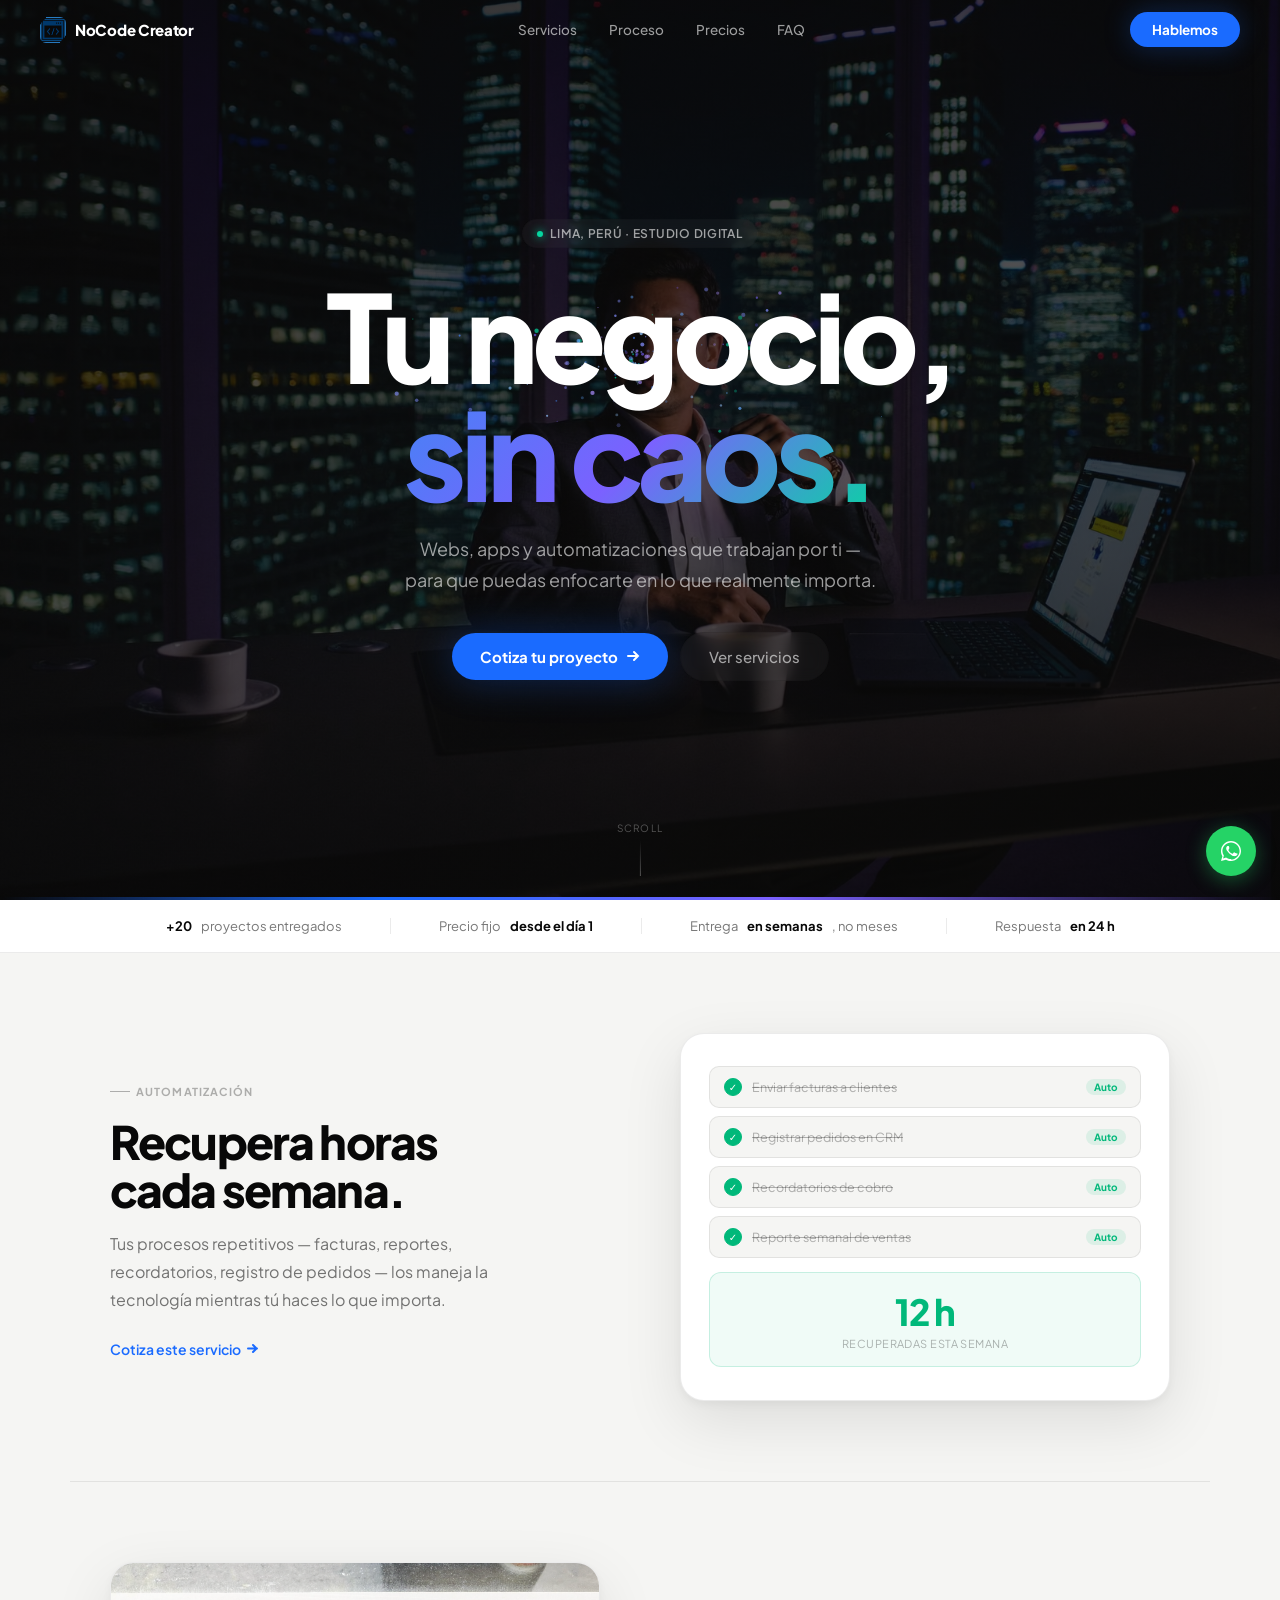
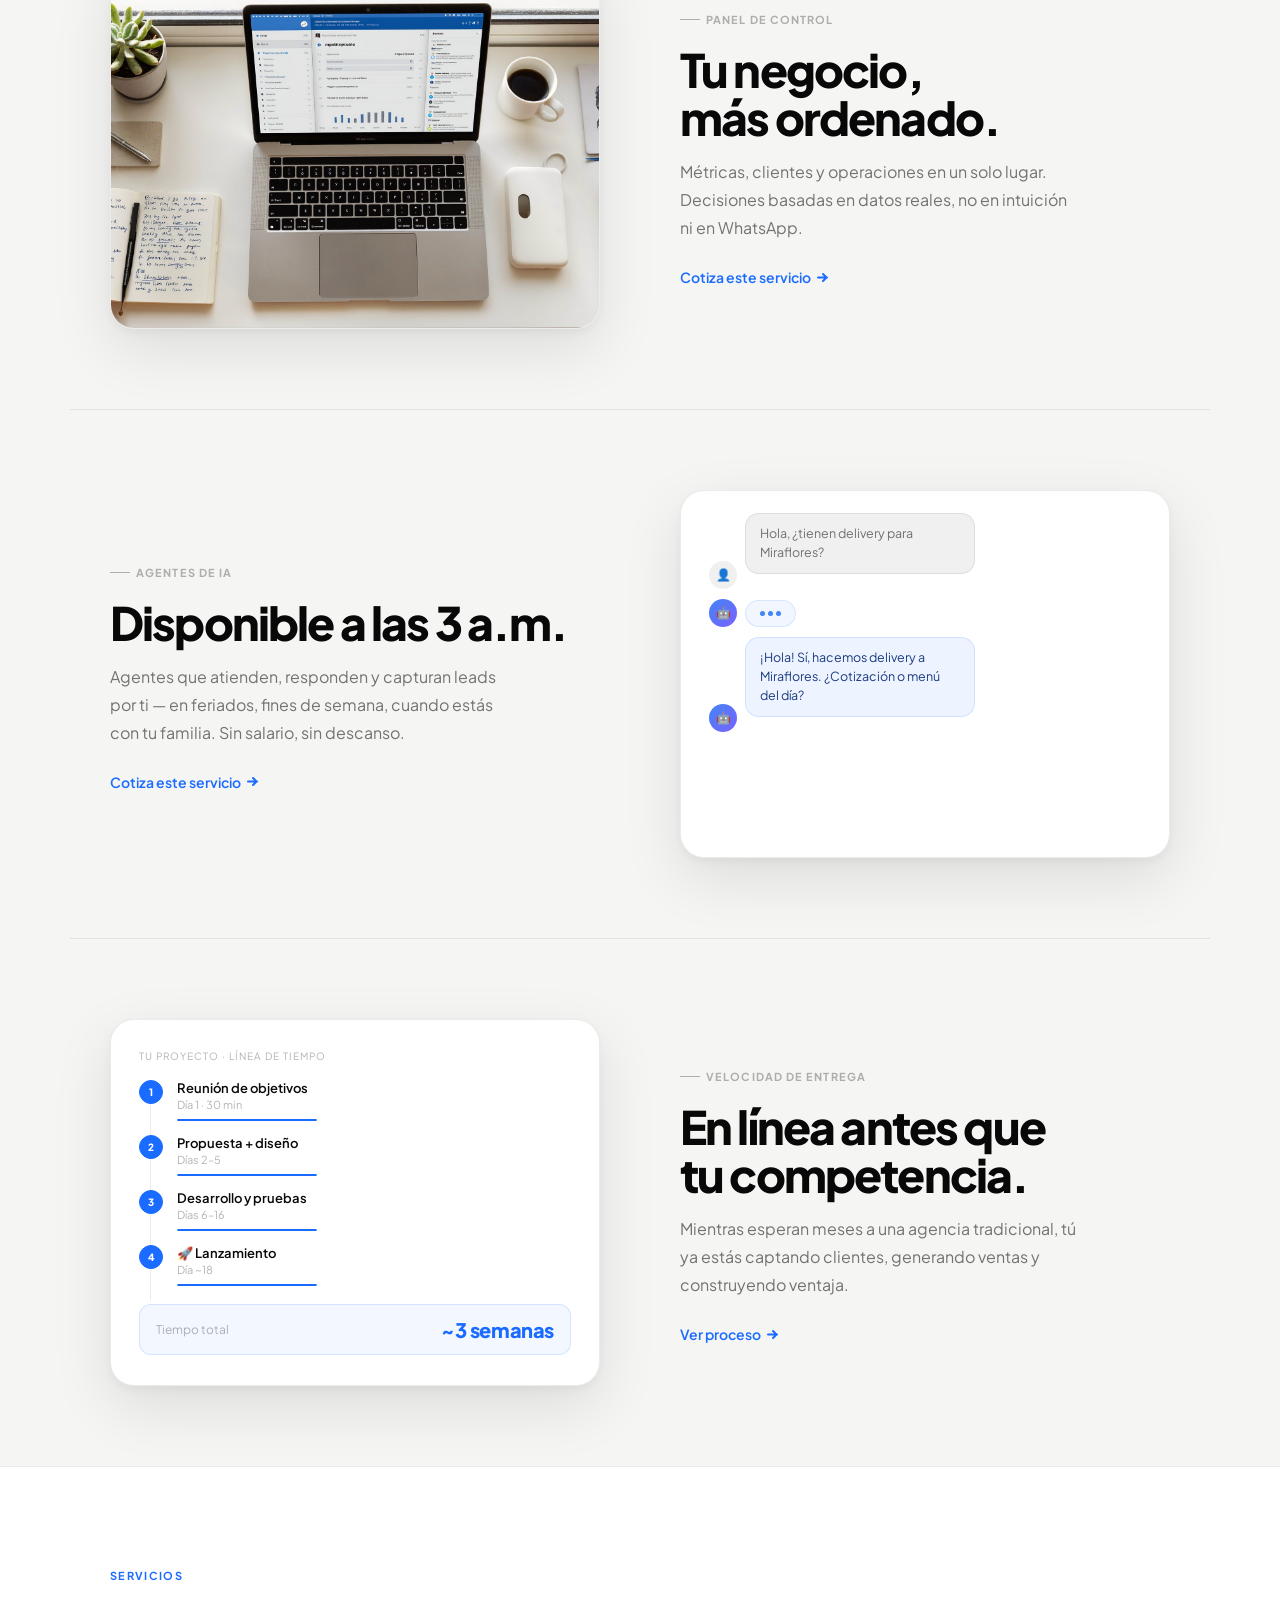
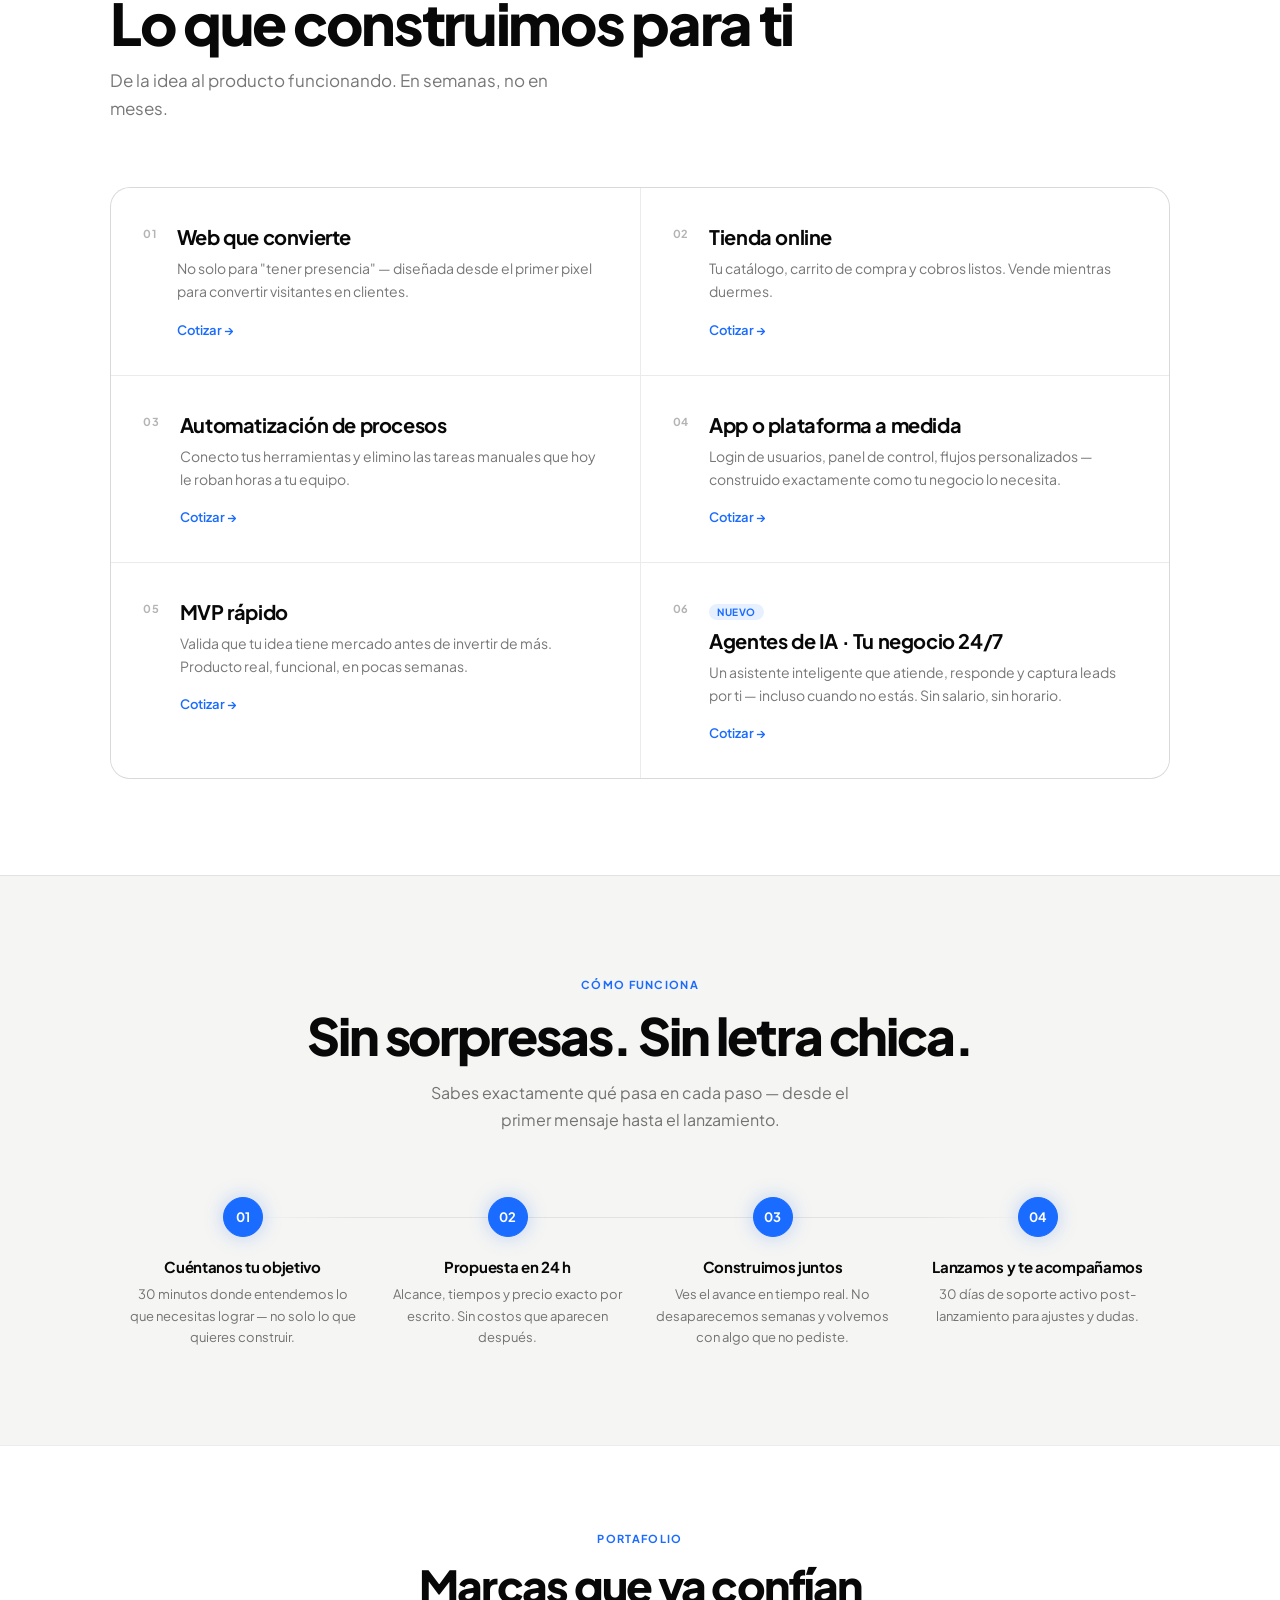
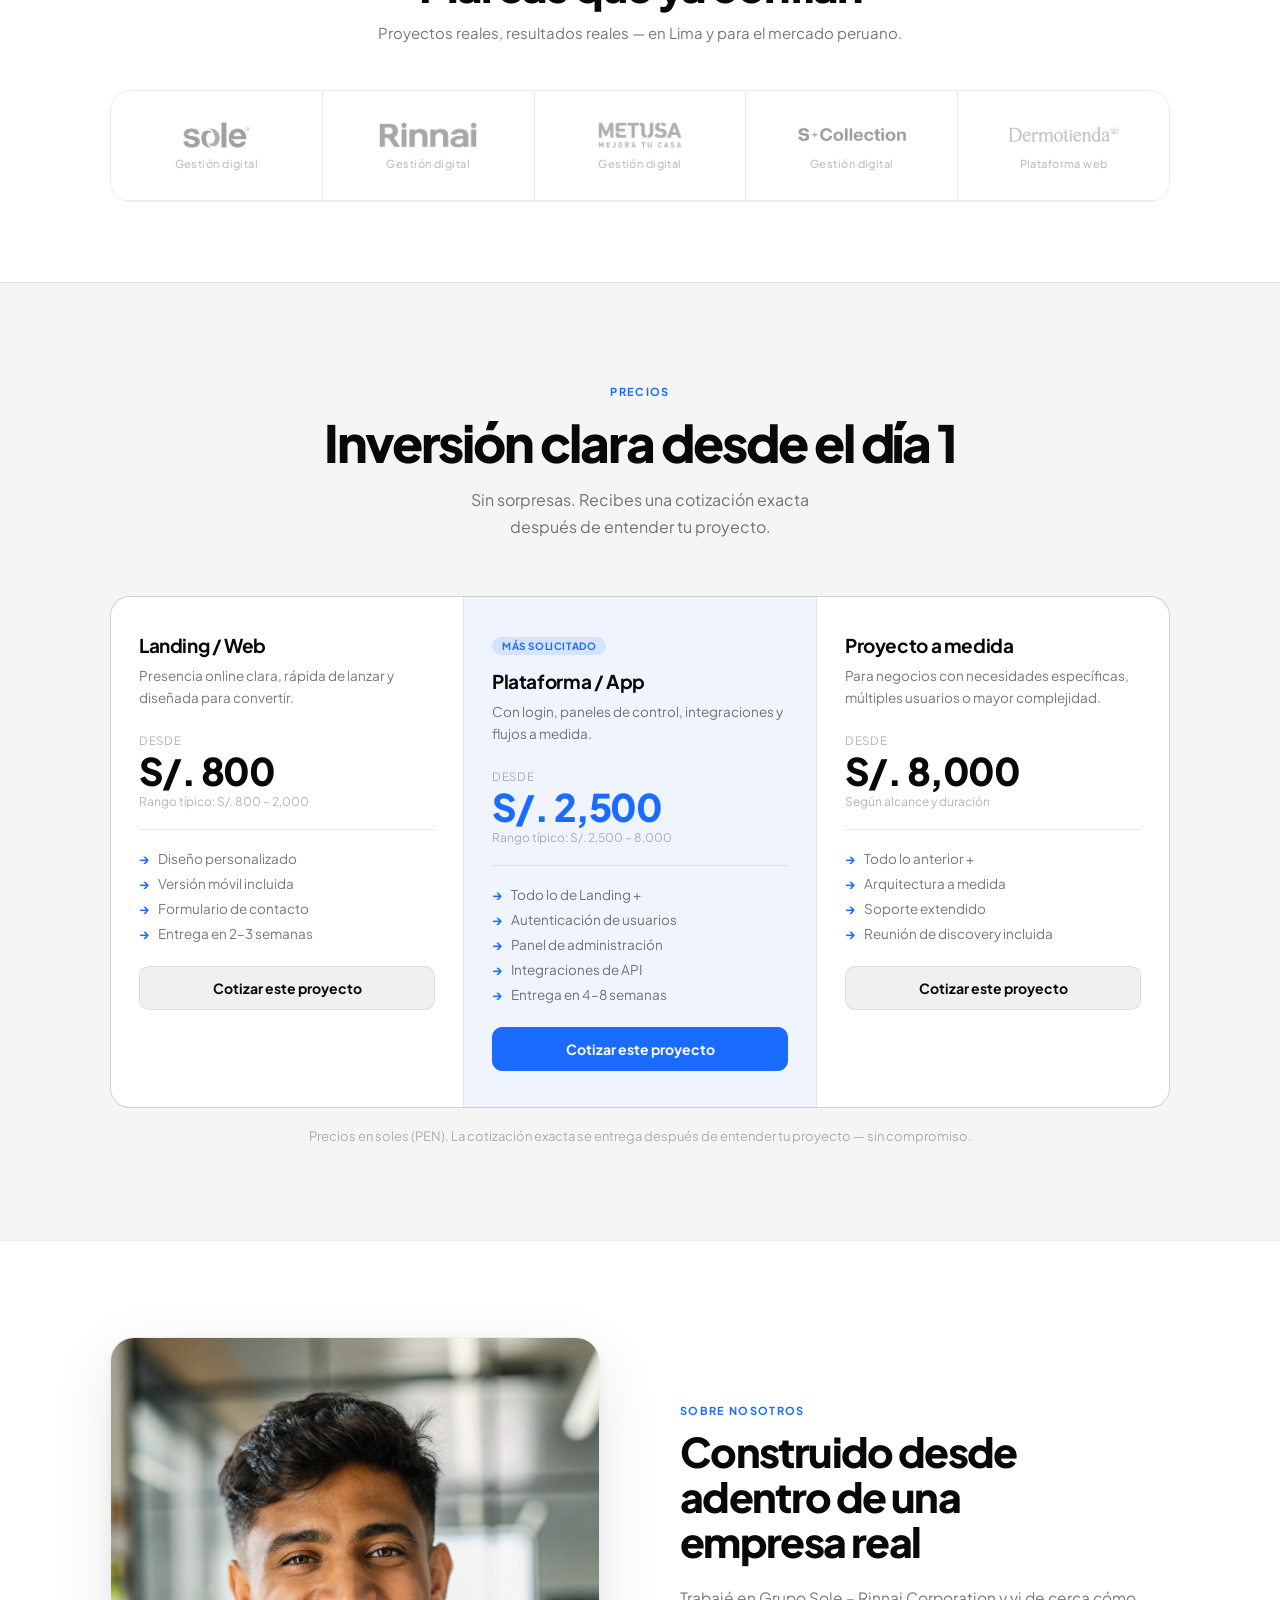
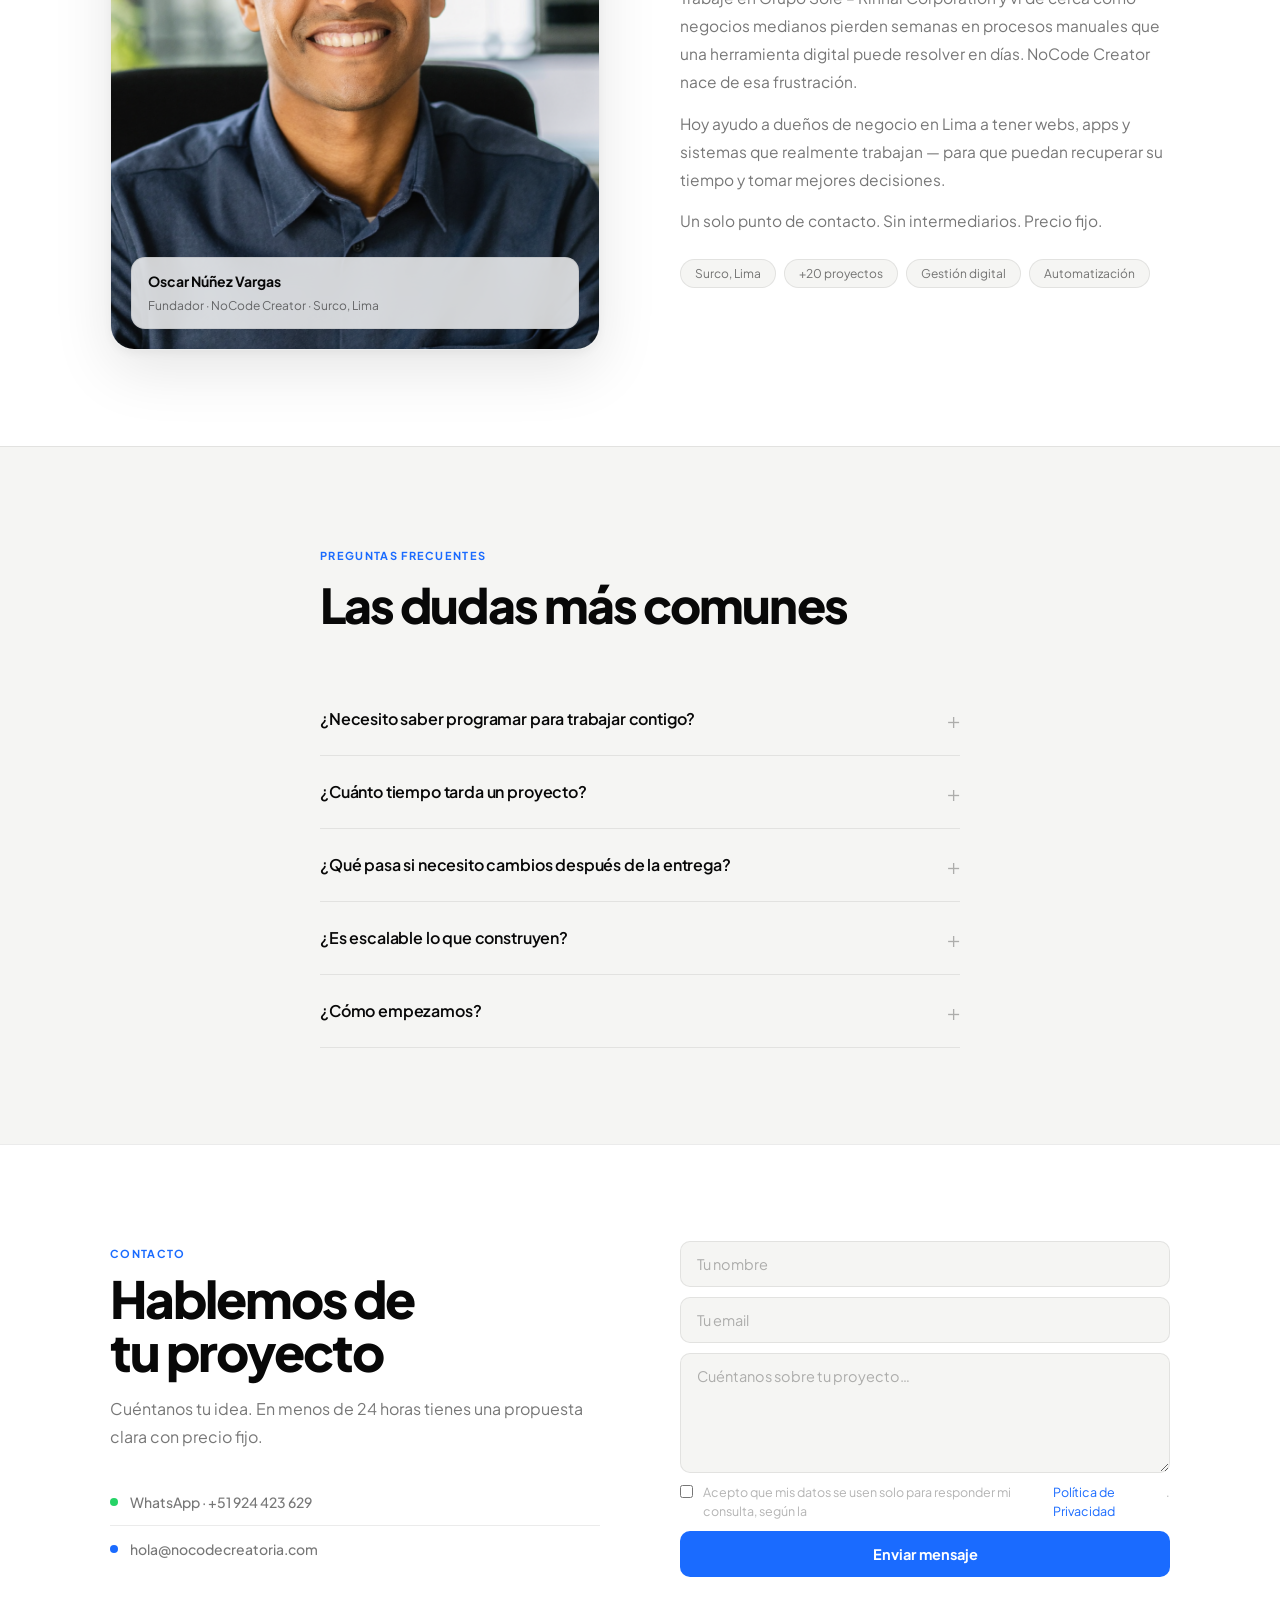
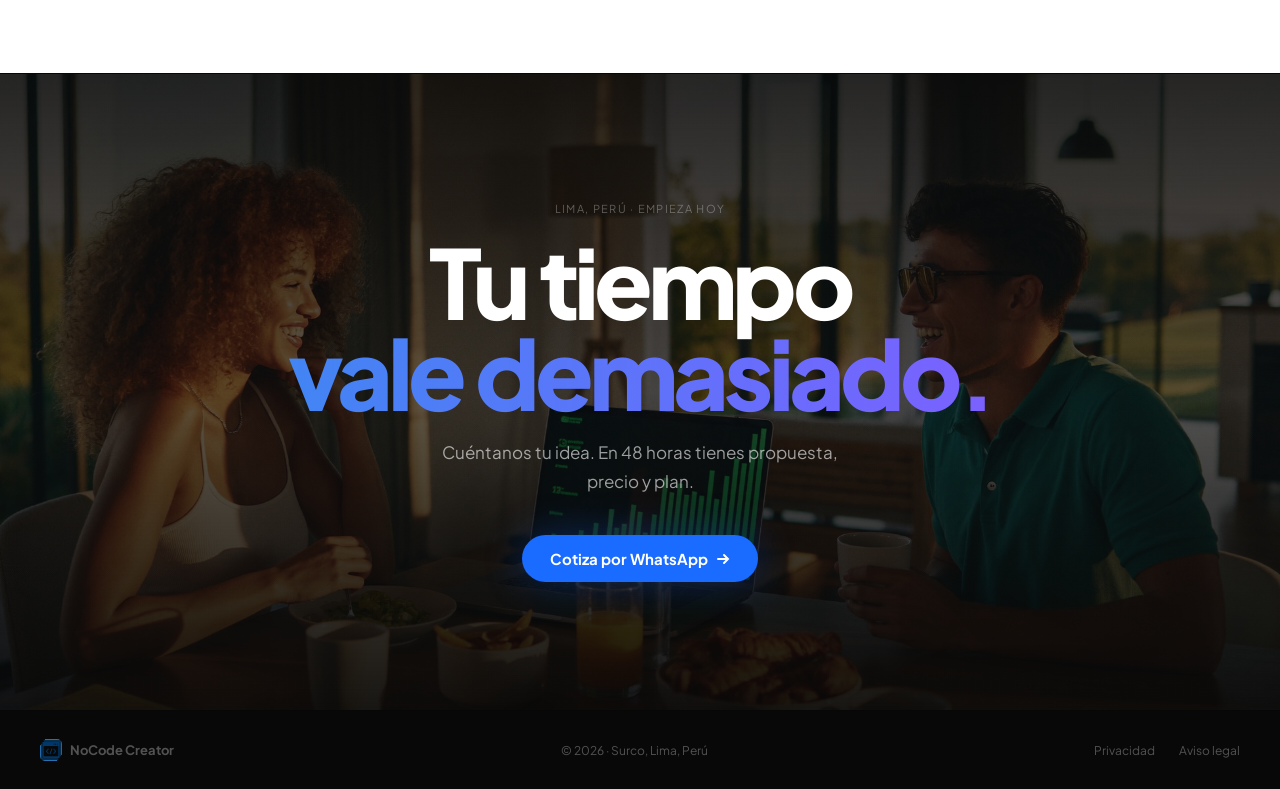
==== commit 15588314: "Mobile: compactar padding, hero 88vh, marcas en grid 2col - Sections: padding 48px movil (antes 64px" ====
--- a/index.html
+++ b/index.html
@@ -595,30 +595,55 @@
   .nav{padding:0 20px}
   .nav__links{display:none}
   .nav__burger{display:flex}
-  .feature{grid-template-columns:1fr;padding:56px 20px;gap:36px}
+  /* Features: menos padding y sin invertir orden en móvil */
+  .feature{grid-template-columns:1fr;padding:40px 20px;gap:28px}
   .feature--flip .feature__text,.feature--flip .feature__visual{order:unset}
+  /* Secciones compactas en móvil */
   .services__inner,.process__inner,.portfolio__inner,
-  .pricing__inner,.about__inner,.faq__inner,
-  .contact__inner,.final,.section{padding:64px 20px}
+  .pricing__inner,.faq__inner,.section{padding:48px 20px}
+  /* About y contacto aún más compactos */
+  .about__inner{padding:40px 20px}
+  .contact__inner{padding:40px 20px}
+  .final{padding:72px 20px}
+  /* Grids → 1 columna */
   .services__list{grid-template-columns:1fr}
   .svc--wide{grid-column:auto}
-  .process__steps{grid-template-columns:1fr 1fr;gap:32px}
+  .process__steps{grid-template-columns:1fr 1fr;gap:24px}
   .process__steps::before{display:none}
   .pricing__grid{grid-template-columns:1fr}
   .about__inner{grid-template-columns:1fr}
-  .about__photo{aspect-ratio:3/2}
+  /* Foto de about más pequeña en móvil */
+  .about__photo{aspect-ratio:4/3;max-height:260px}
   .contact__inner{grid-template-columns:1fr}
-  .trust{gap:20px;padding:14px 20px}
+  /* Trust bar compacto */
+  .trust{gap:16px;padding:12px 20px;flex-wrap:wrap;justify-content:flex-start}
   .trust__sep{display:none}
-  .footer{flex-direction:column;align-items:flex-start;padding:24px 20px}
-  .brands{flex-direction:column}
-  .brand{width:100%;border-right:none;flex-direction:row;gap:16px}
+  /* Footer */
+  .footer{flex-direction:column;align-items:flex-start;padding:20px}
+  /* Marcas en fila en lugar de columna */
+  .brands{display:grid;grid-template-columns:1fr 1fr}
+  .brand{width:100%;border-right:1px solid var(--border);height:88px}
+  .brand:nth-child(2n){border-right:none}
 }
 @media(max-width:560px){
-  .hero__h1{letter-spacing:-.04em}
+  /* Hero más corto para que se vea el contenido debajo */
+  .hero{height:88vh;min-height:520px}
+  .hero__h1{font-size:clamp(44px,13vw,72px);letter-spacing:-.04em}
+  .hero__sub{font-size:14px}
   .process__steps{grid-template-columns:1fr}
   .hero__ctas{flex-direction:column;width:100%}
   .btn-primary,.btn-ghost{width:100%;justify-content:center}
+  /* Servicios: padding reducido por ítem */
+  .svc{padding:22px 18px}
+  .svc__title{font-size:17px}
+  /* Precios: un plan visible bien compacto */
+  .plan{padding:24px 20px}
+  .plan__price{font-size:32px}
+  /* FAQ más compacto */
+  details.faq-q summary{padding:16px 0;font-size:15px}
+  /* Features: UI cards más pequeñas */
+  .ui-card{aspect-ratio:3/2;padding:18px}
+  .feature__h2{font-size:clamp(26px,7vw,40px)}
 }
 </style>
 </head>
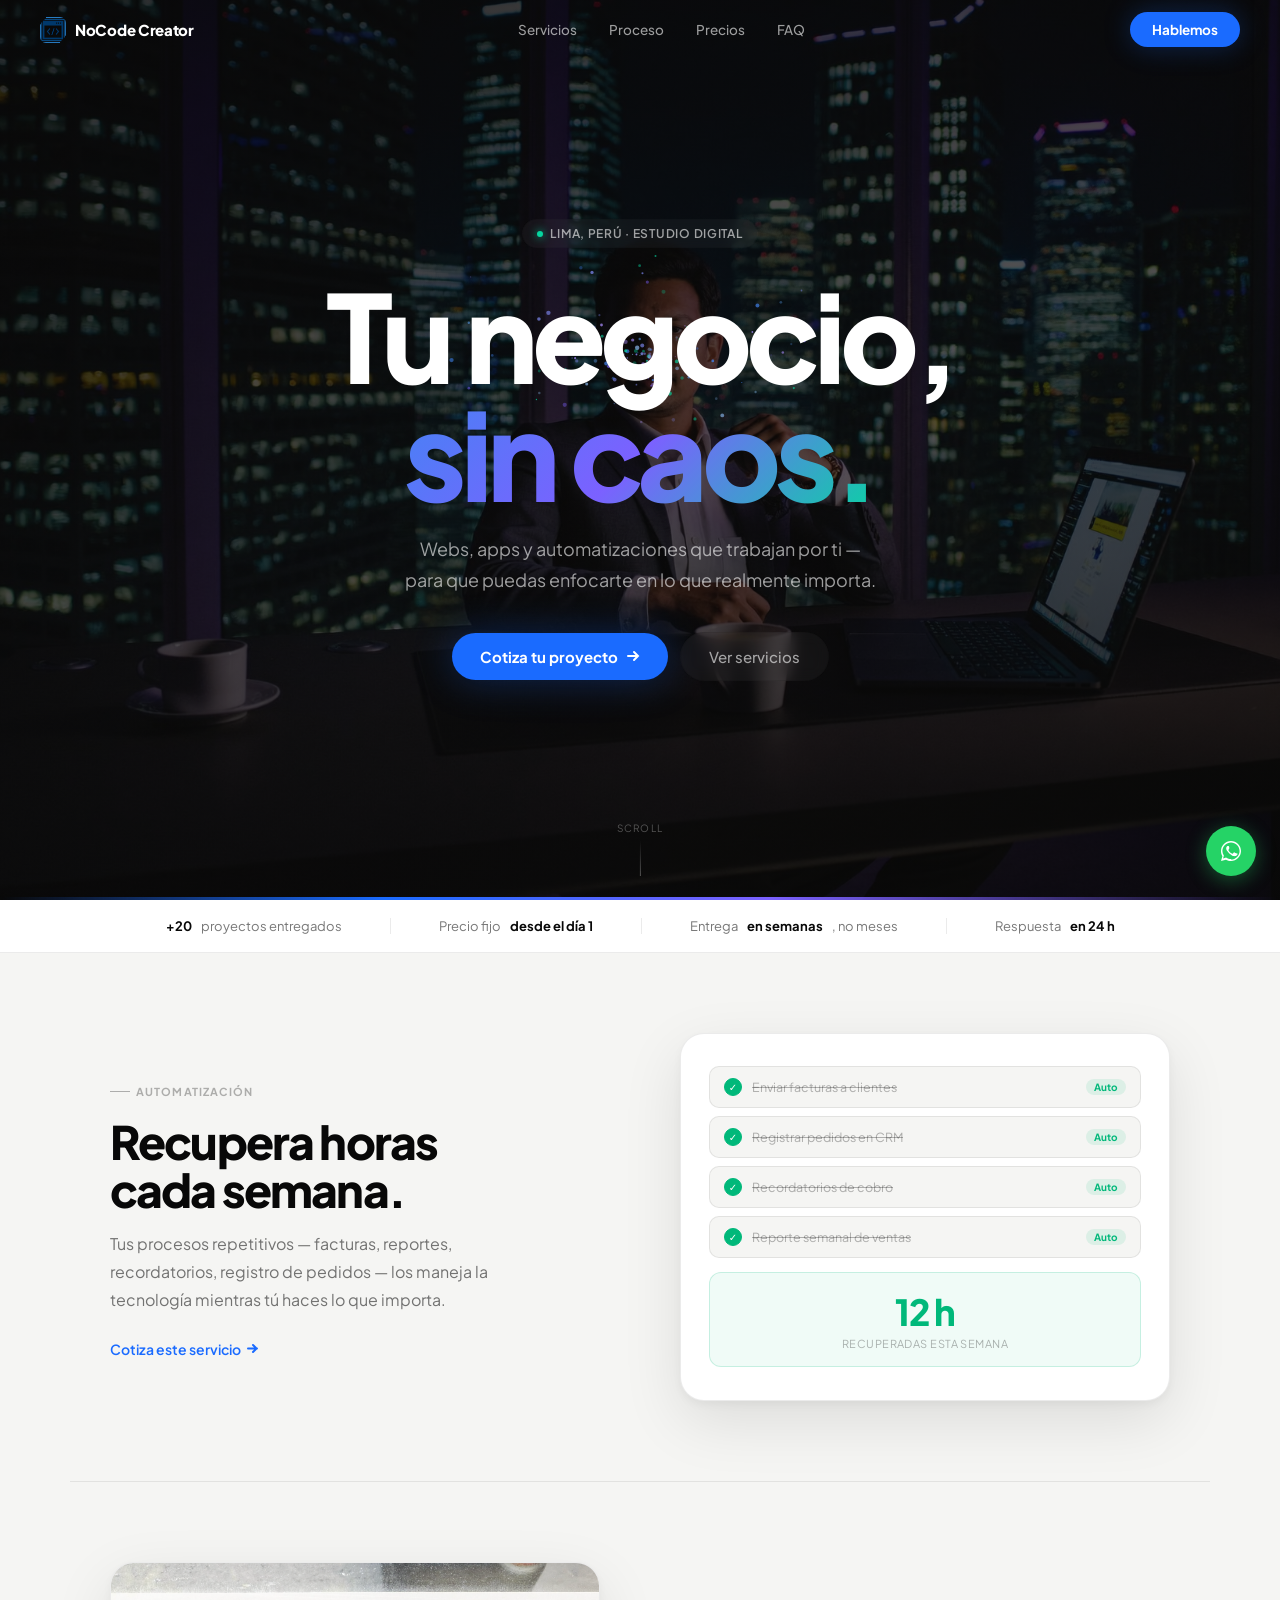
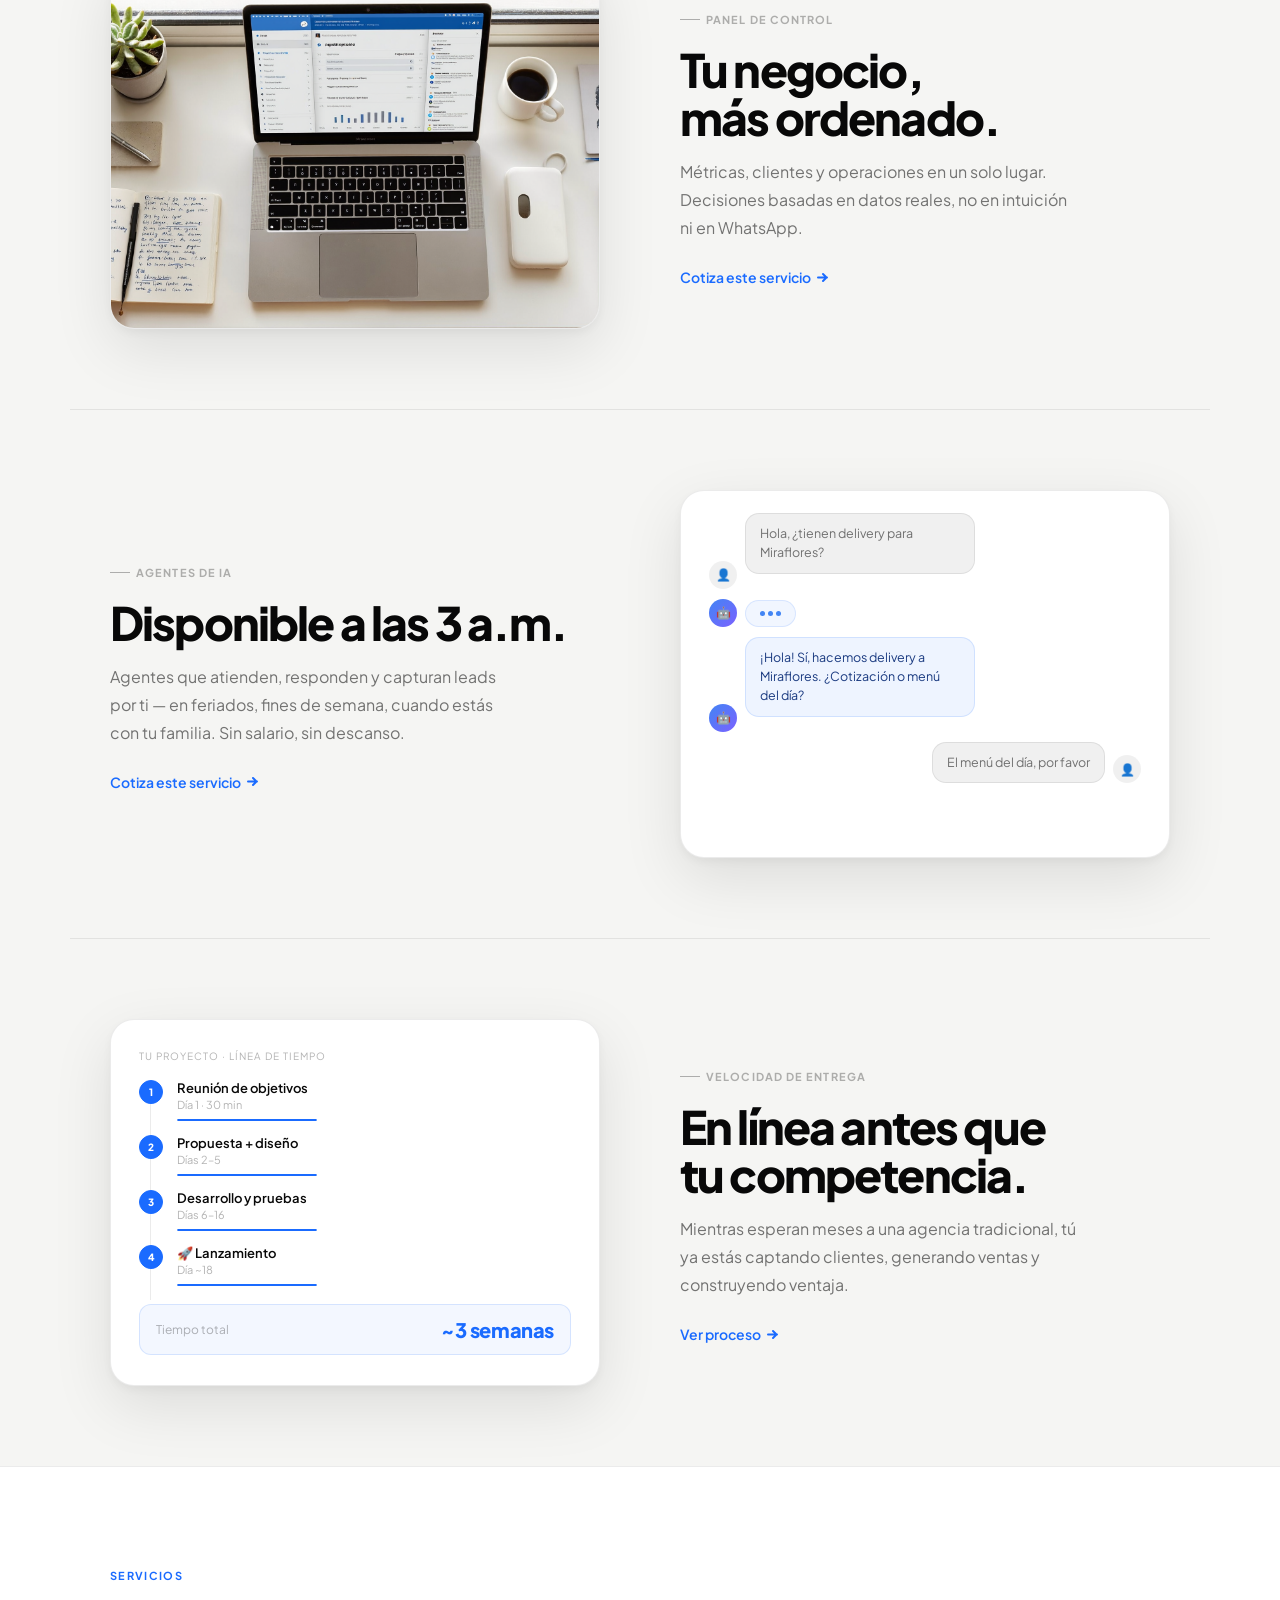
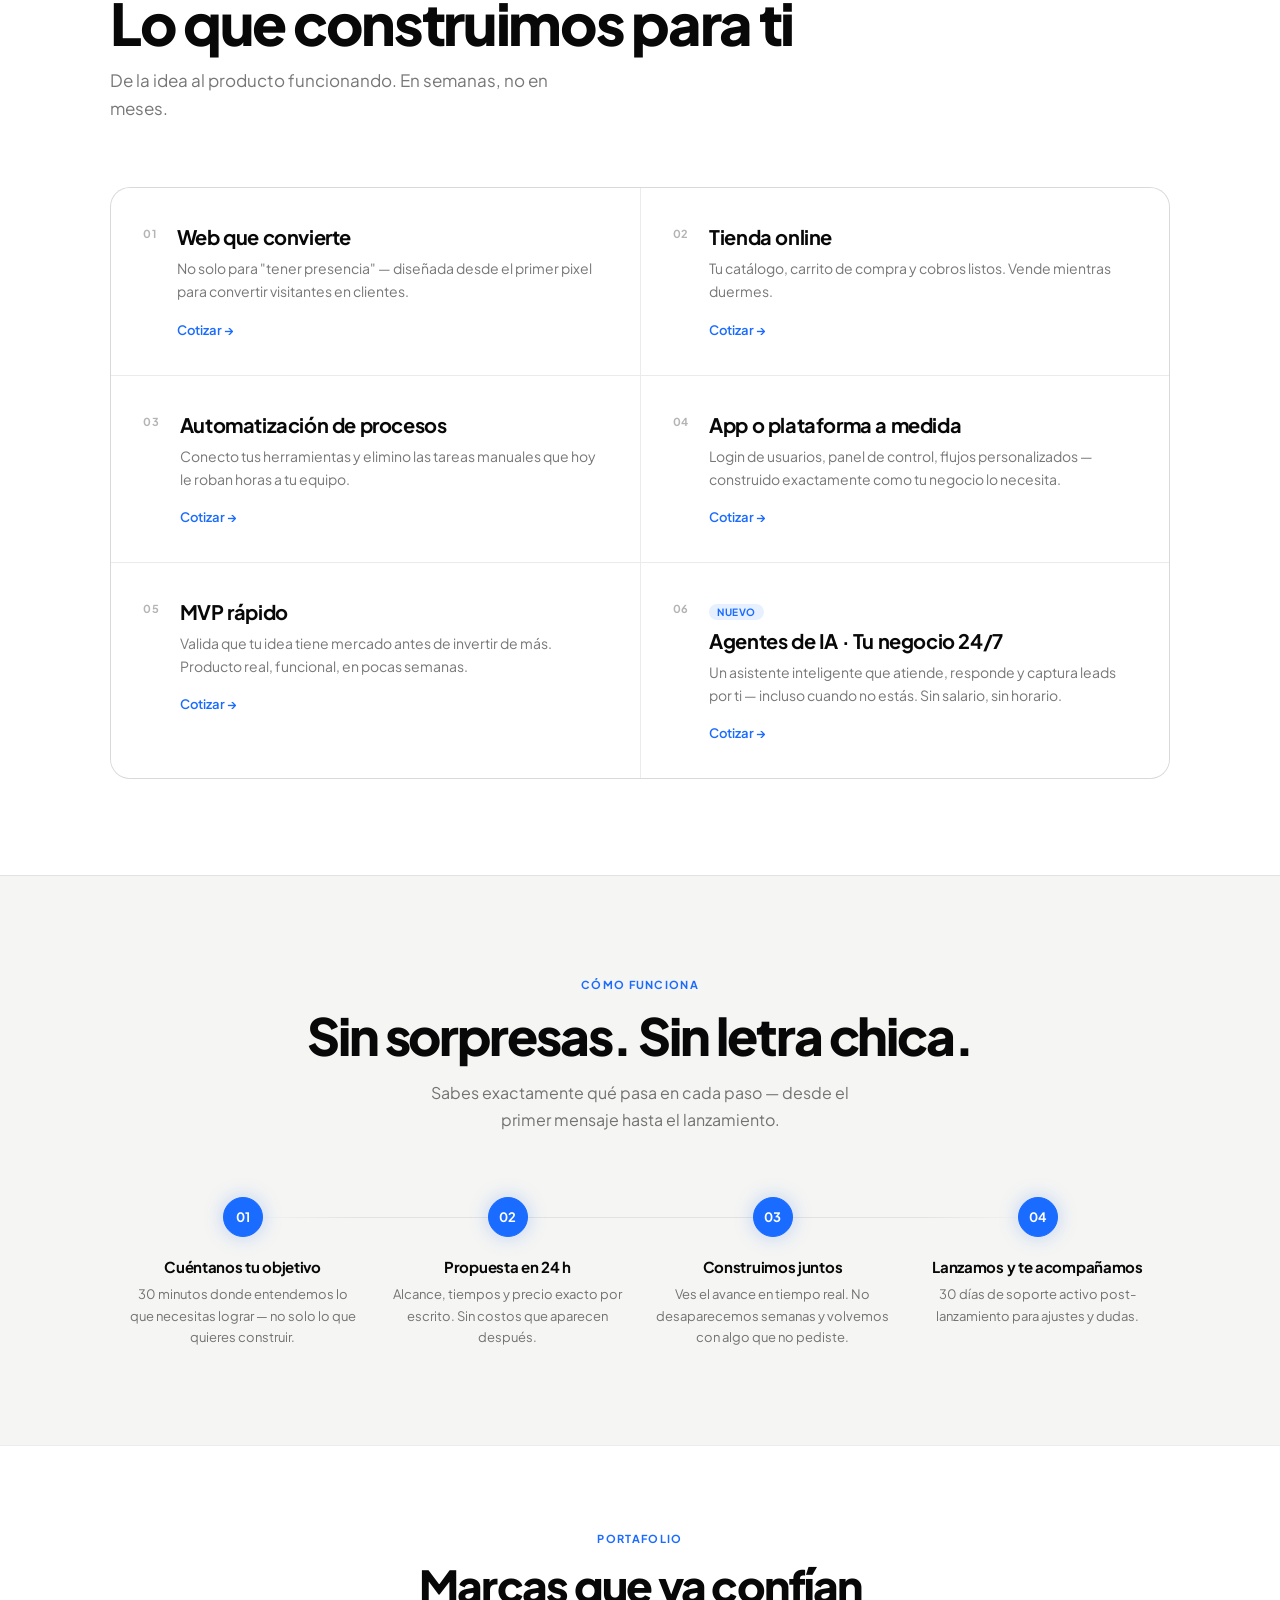
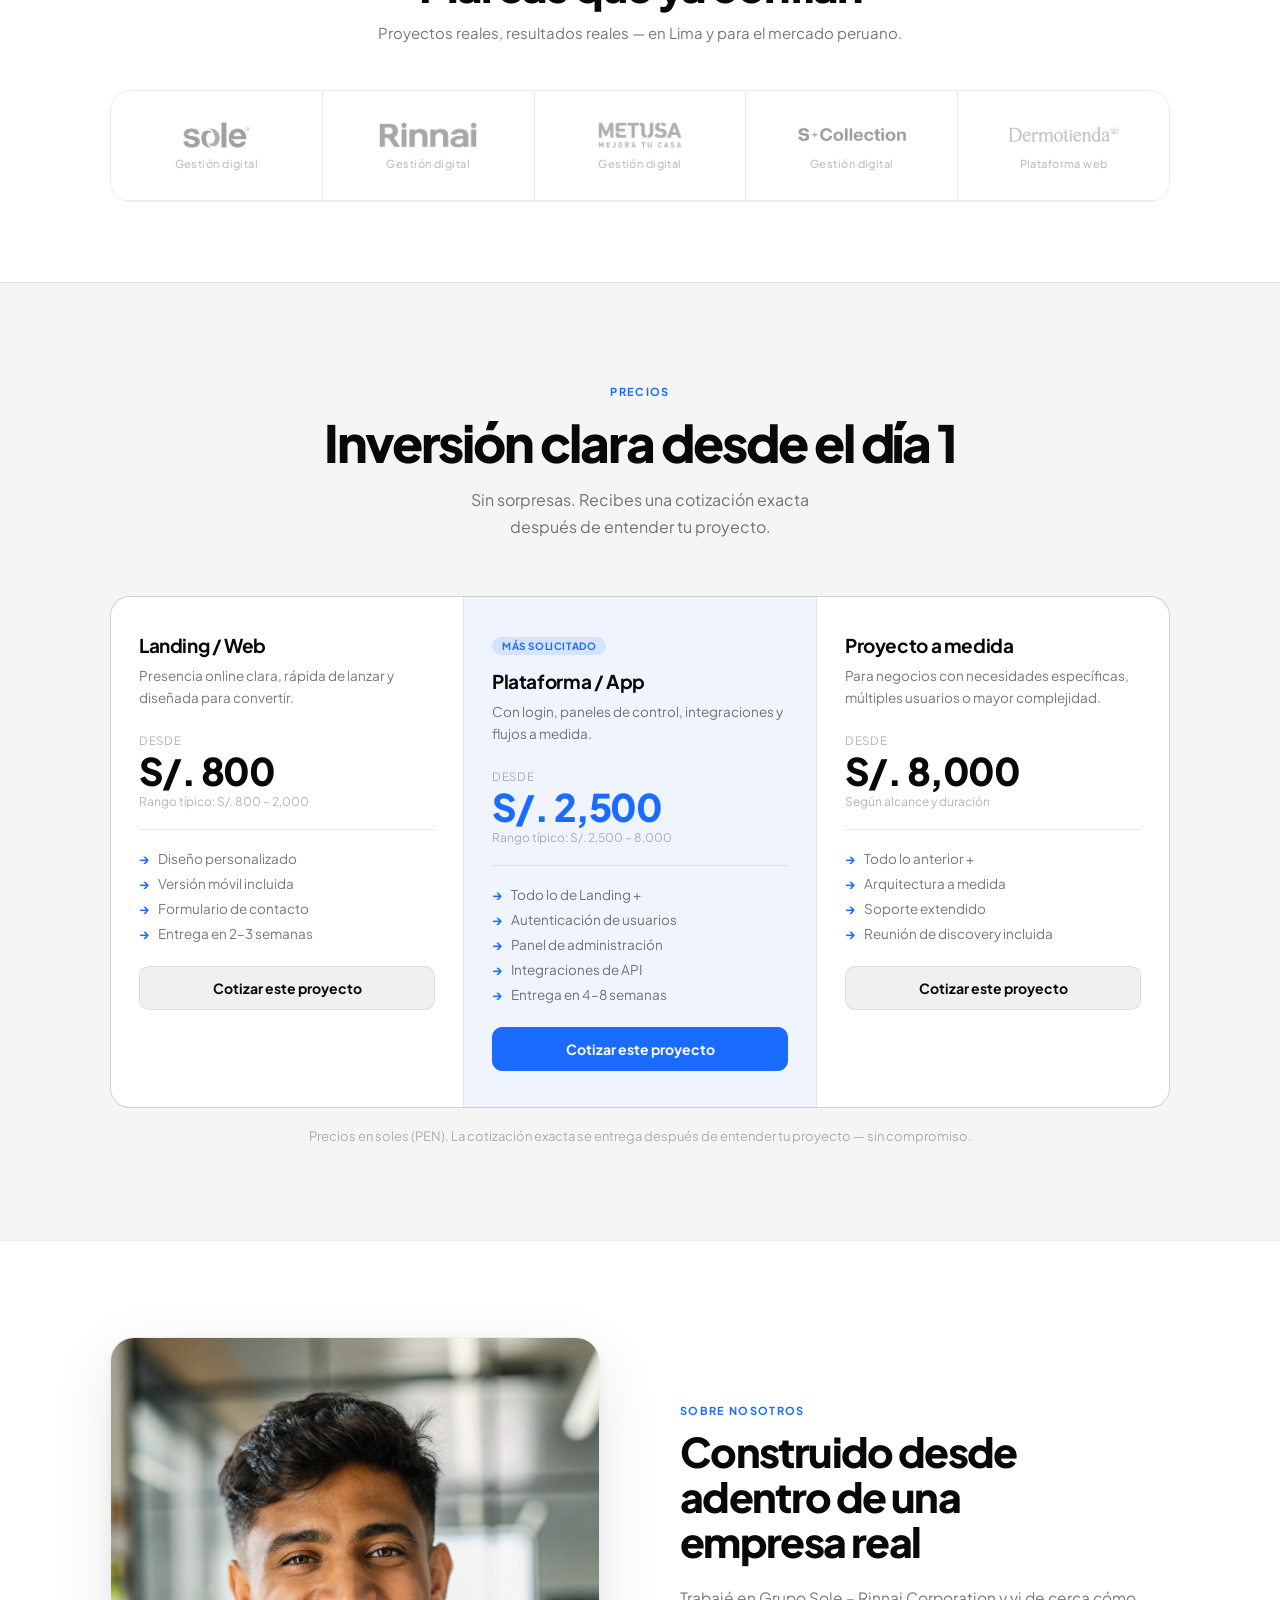
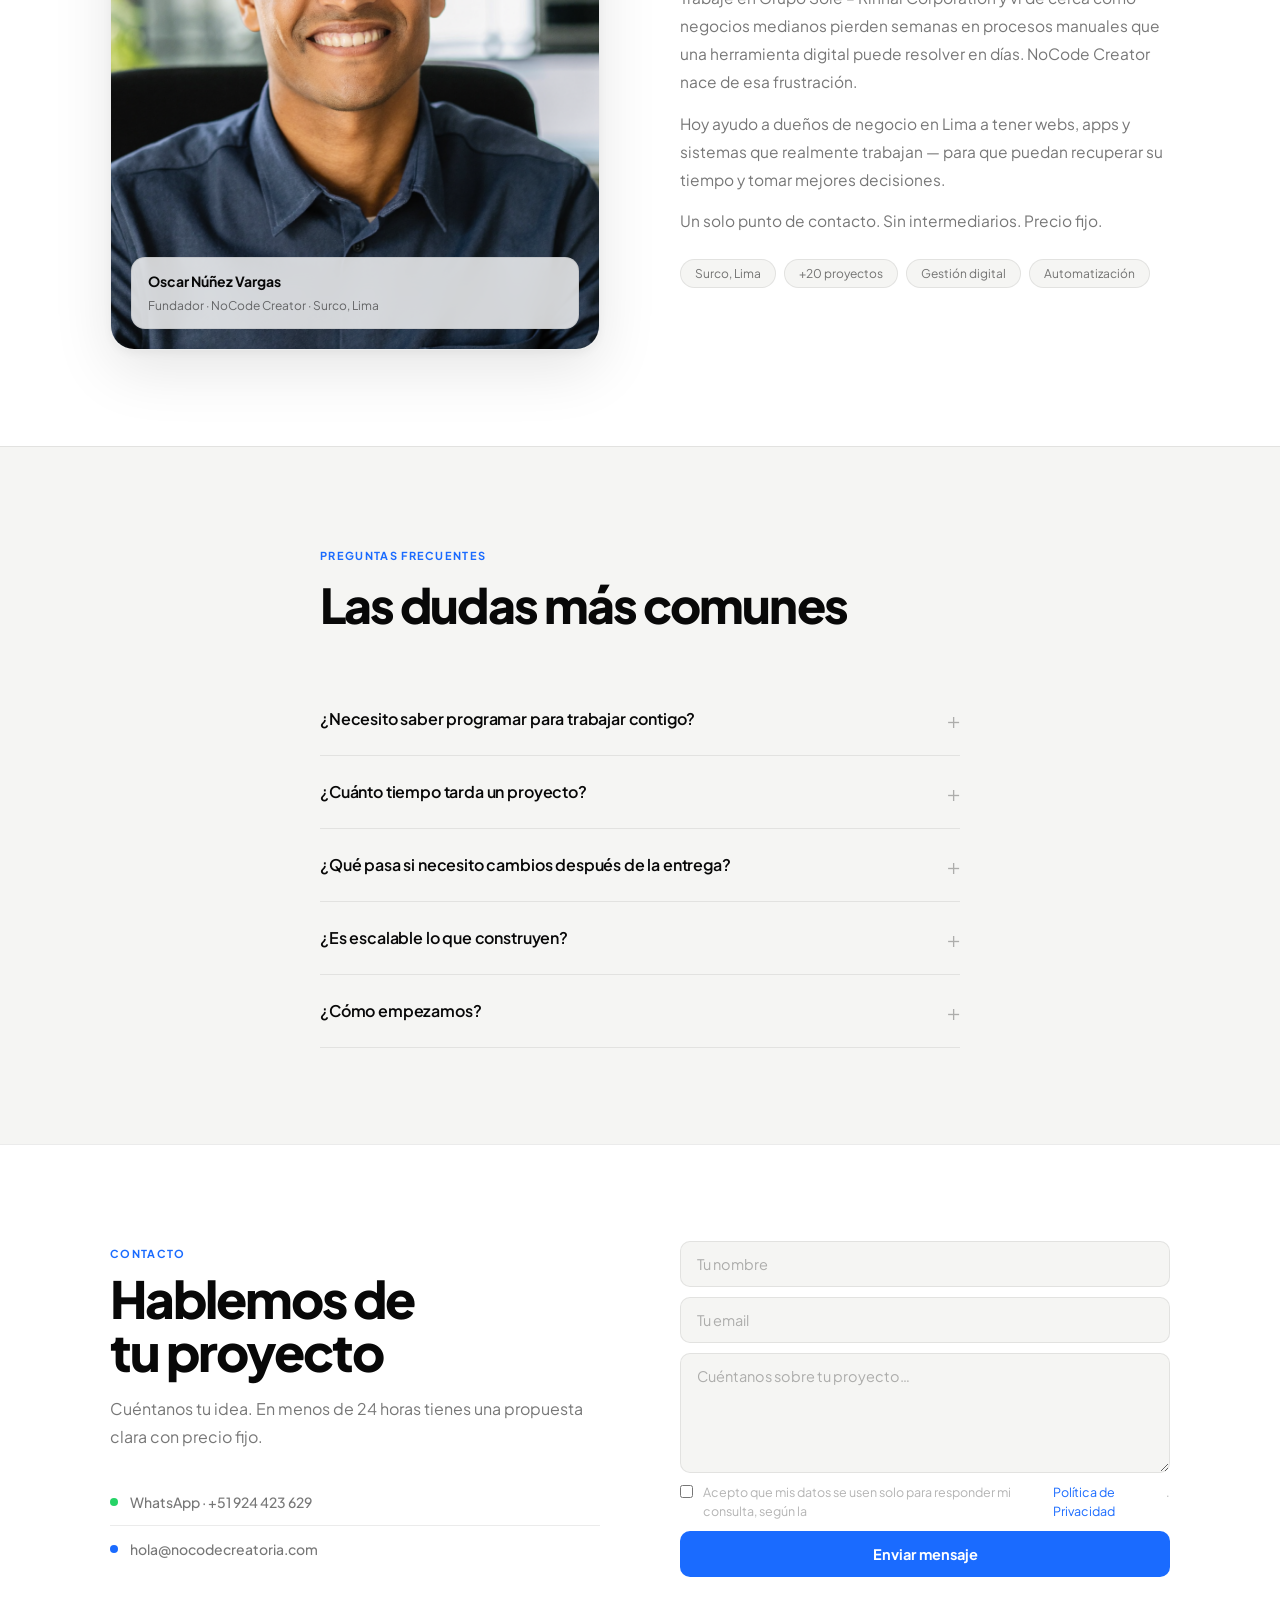
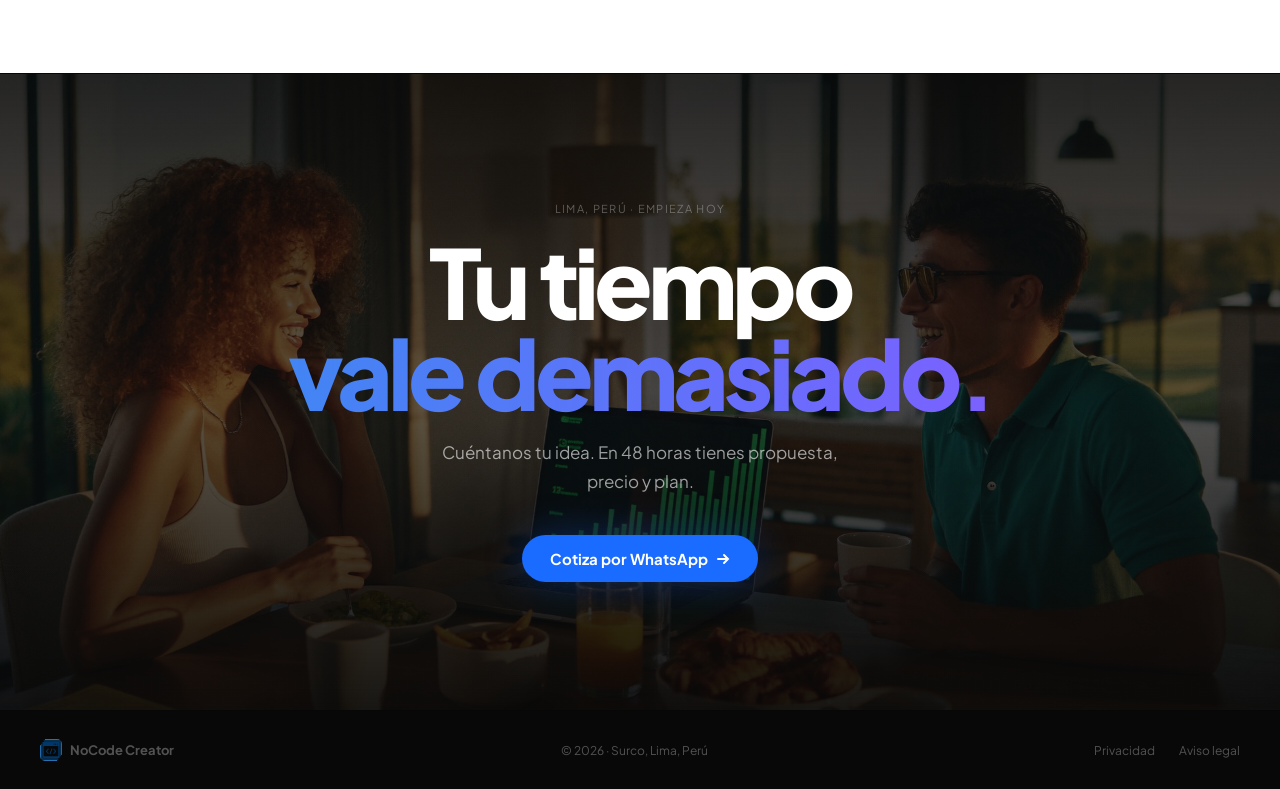
==== commit d7e937e0: "Animaciones UI: loop continuo para tasks, chat y timeline - Elimina la bandera done=true que dispara" ====
--- a/index.html
+++ b/index.html
@@ -1116,49 +1116,99 @@
 }),{threshold:.08,rootMargin:'0px 0px -40px 0px'});
 document.querySelectorAll('.reveal').forEach(el=>io.observe(el));
 
-/* Feature 1: tasks */
+/* ── Feature 1: tasks — loop continuo ─────────── */
 (function(){
-  let done=false;
-  const obs=new IntersectionObserver(entries=>{
-    if(entries[0].isIntersecting&&!done){done=true;
-      document.querySelectorAll('#v1w .ui-task').forEach(t=>{
-        setTimeout(()=>t.classList.add('done'),+t.dataset.delay+300);
-      });
-      const el=document.getElementById('v1h');
-      const t0=Date.now()+300;
-      (function tk(){const e=Date.now()-t0,h=Math.min(12,Math.floor(e/180));el.textContent=h+' h';if(h<12)requestAnimationFrame(tk)})();
-    }
-  },{threshold:.3});
-  const f=document.getElementById('f1');if(f)obs.observe(f);
+  const tasks=document.querySelectorAll('#v1w .ui-task');
+  const hoursEl=document.getElementById('v1h');
+  let loopTimer=null,running=false;
+
+  function runOnce(){
+    /* reset */
+    tasks.forEach(t=>t.classList.remove('done'));
+    if(hoursEl)hoursEl.textContent='0 h';
+    /* animar tareas una a una */
+    tasks.forEach(t=>setTimeout(()=>t.classList.add('done'),+t.dataset.delay+200));
+    /* contador de horas */
+    const t0=Date.now()+200;
+    (function tk(){
+      const h=Math.min(12,Math.floor((Date.now()-t0)/180));
+      if(hoursEl)hoursEl.textContent=h+' h';
+      if(h<12)requestAnimationFrame(tk);
+    })();
+  }
+
+  function startLoop(){
+    if(running)return;running=true;
+    runOnce();
+    loopTimer=setInterval(runOnce,5500); /* repite cada 5.5 s */
+  }
+  function stopLoop(){
+    running=false;clearInterval(loopTimer);
+  }
+
+  const f=document.getElementById('f1');
+  if(f)new IntersectionObserver(entries=>{
+    entries[0].isIntersecting?startLoop():stopLoop();
+  },{threshold:.25}).observe(f);
 })();
 
-/* Feature 3: chat */
+/* ── Feature 3: chat — loop continuo ─────────── */
 (function(){
-  let done=false;
-  const obs=new IntersectionObserver(entries=>{
-    if(entries[0].isIntersecting&&!done){done=true;
-      document.querySelectorAll('#v3w .ui-bubble').forEach(b=>{
-        setTimeout(()=>b.classList.add('show'),+b.dataset.delay+200);
-      });
-    }
-  },{threshold:.3});
-  const f=document.getElementById('f3');if(f)obs.observe(f);
+  const bubbles=document.querySelectorAll('#v3w .ui-bubble');
+  let loopTimer=null,running=false;
+
+  function runOnce(){
+    bubbles.forEach(b=>b.classList.remove('show'));
+    bubbles.forEach(b=>setTimeout(()=>b.classList.add('show'),+b.dataset.delay+100));
+  }
+
+  function startLoop(){
+    if(running)return;running=true;
+    runOnce();
+    loopTimer=setInterval(runOnce,6000); /* repite cada 6 s */
+  }
+  function stopLoop(){
+    running=false;clearInterval(loopTimer);
+  }
+
+  const f=document.getElementById('f3');
+  if(f)new IntersectionObserver(entries=>{
+    entries[0].isIntersecting?startLoop():stopLoop();
+  },{threshold:.25}).observe(f);
 })();
 
-/* Feature 4: timeline */
+/* ── Feature 4: timeline — loop continuo ─────── */
 (function(){
-  let done=false;
-  const obs=new IntersectionObserver(entries=>{
-    if(entries[0].isIntersecting&&!done){done=true;
-      document.querySelectorAll('#v4w .ui-tl-step').forEach(s=>{
-        setTimeout(()=>{
-          s.classList.add('done');
-          setTimeout(()=>{const b=s.querySelector('.ui-tl-bar-fill');if(b)b.style.width='100%'},50);
-        },+s.dataset.delay+300);
-      });
-    }
-  },{threshold:.3});
-  const f=document.getElementById('f4');if(f)obs.observe(f);
+  const steps=document.querySelectorAll('#v4w .ui-tl-step');
+  let loopTimer=null,running=false;
+
+  function runOnce(){
+    /* reset */
+    steps.forEach(s=>{
+      s.classList.remove('done');
+      const b=s.querySelector('.ui-tl-bar-fill');
+      if(b)b.style.width='0';
+    });
+    /* animar paso a paso */
+    steps.forEach(s=>setTimeout(()=>{
+      s.classList.add('done');
+      setTimeout(()=>{const b=s.querySelector('.ui-tl-bar-fill');if(b)b.style.width='100%'},50);
+    },+s.dataset.delay+200));
+  }
+
+  function startLoop(){
+    if(running)return;running=true;
+    runOnce();
+    loopTimer=setInterval(runOnce,5000); /* repite cada 5 s */
+  }
+  function stopLoop(){
+    running=false;clearInterval(loopTimer);
+  }
+
+  const f=document.getElementById('f4');
+  if(f)new IntersectionObserver(entries=>{
+    entries[0].isIntersecting?startLoop():stopLoop();
+  },{threshold:.25}).observe(f);
 })();
 
 /* Contact form */
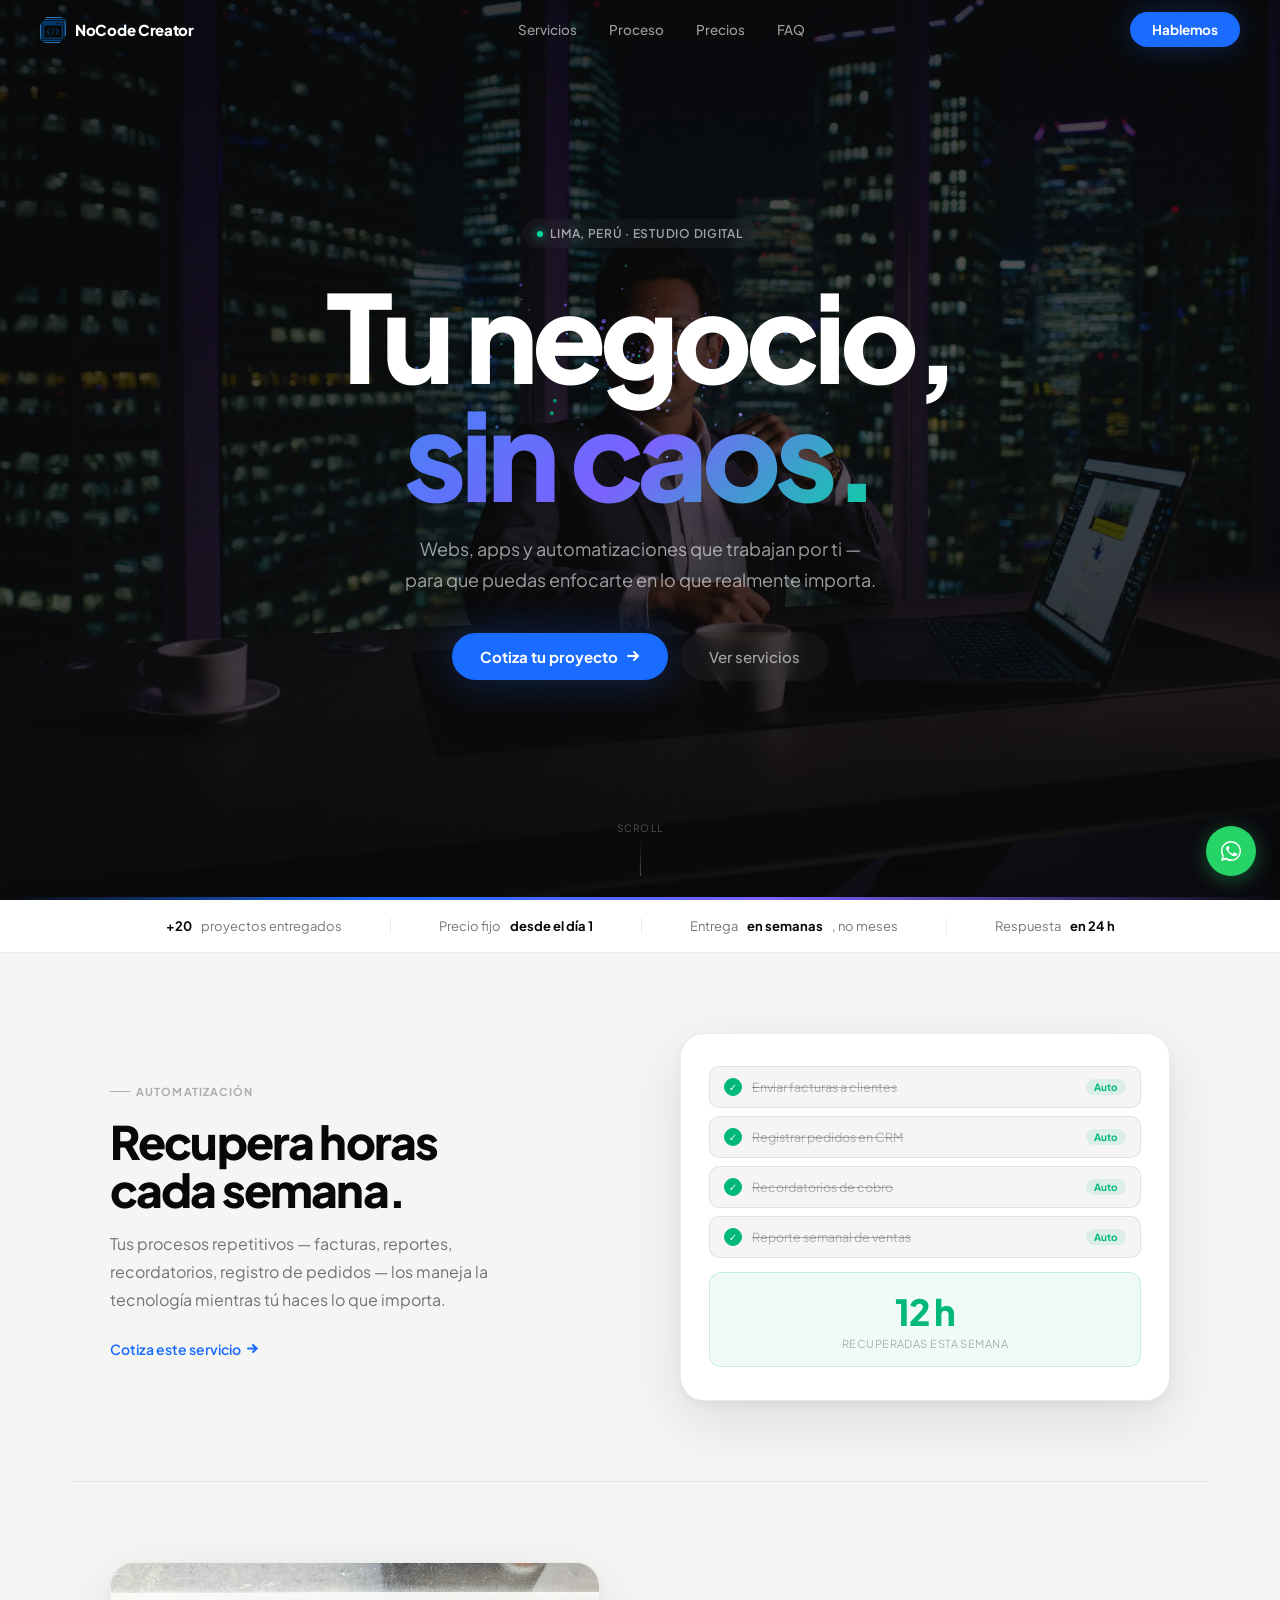
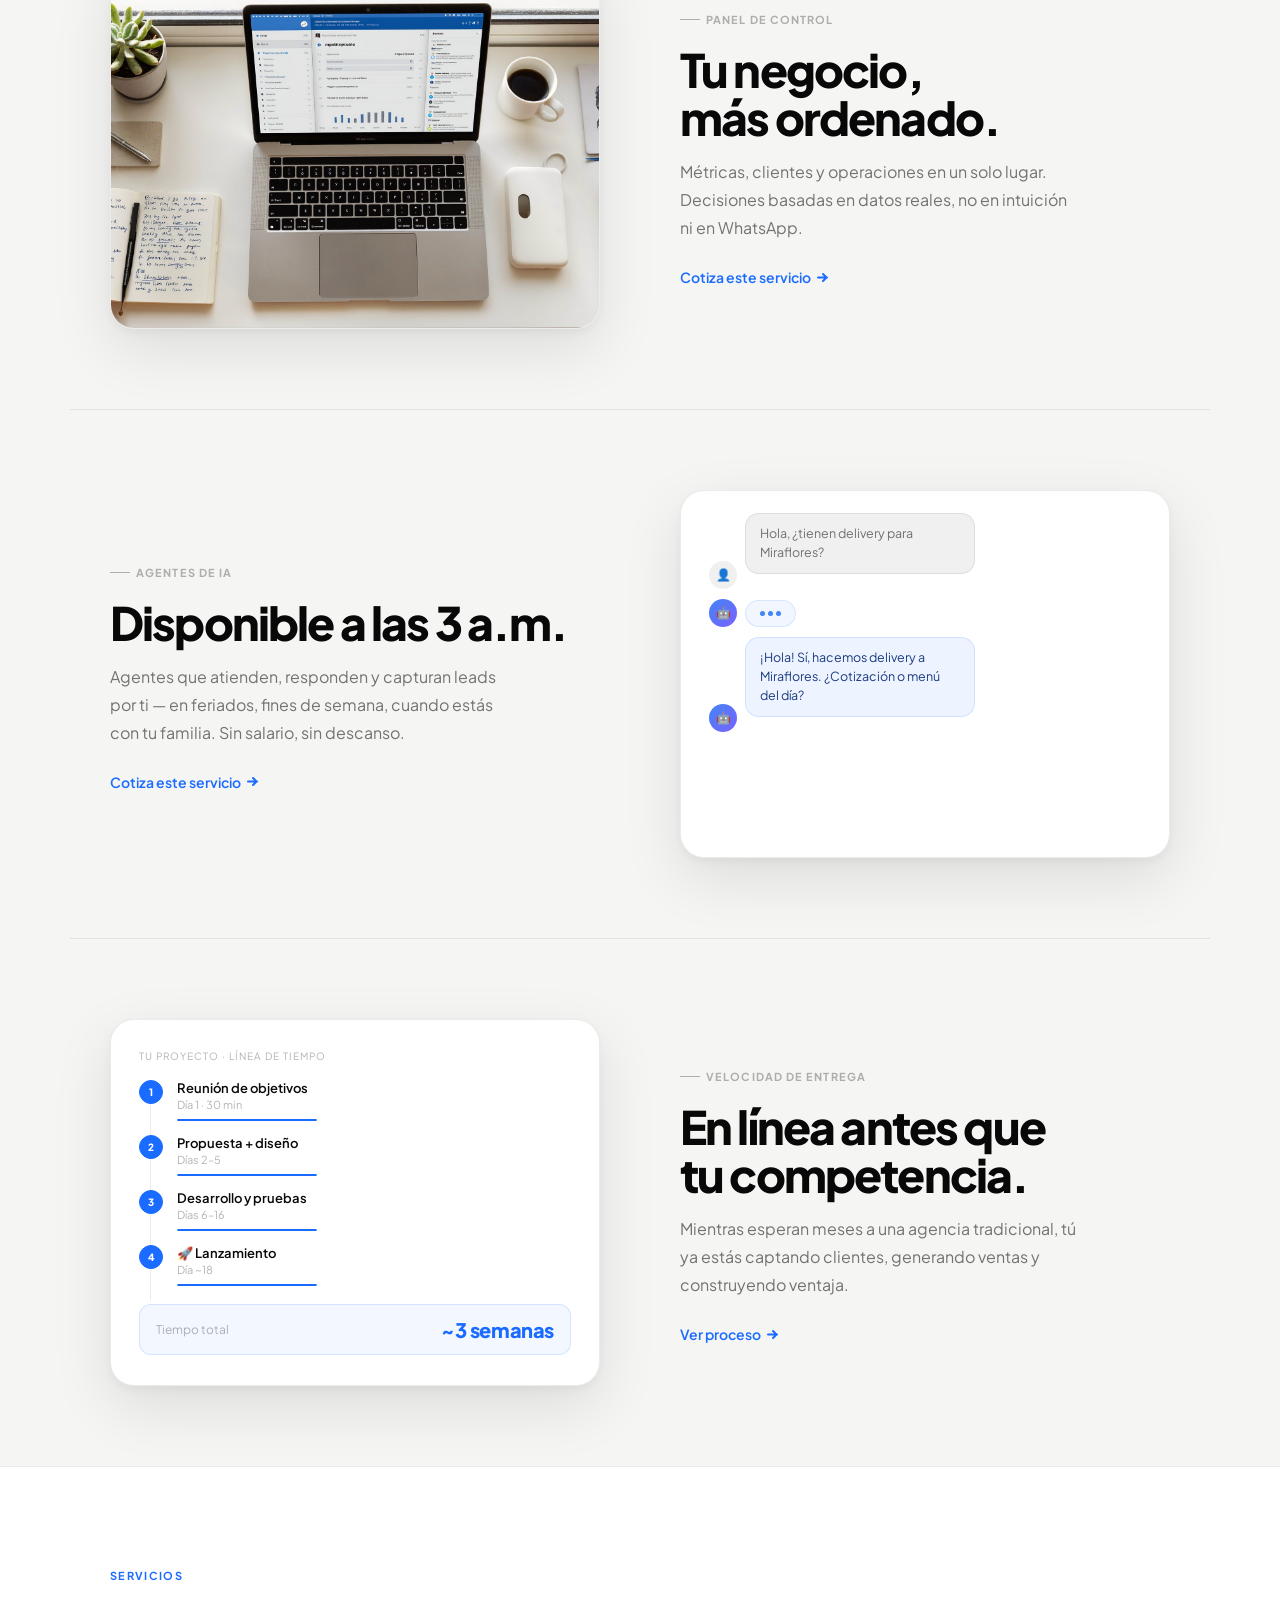
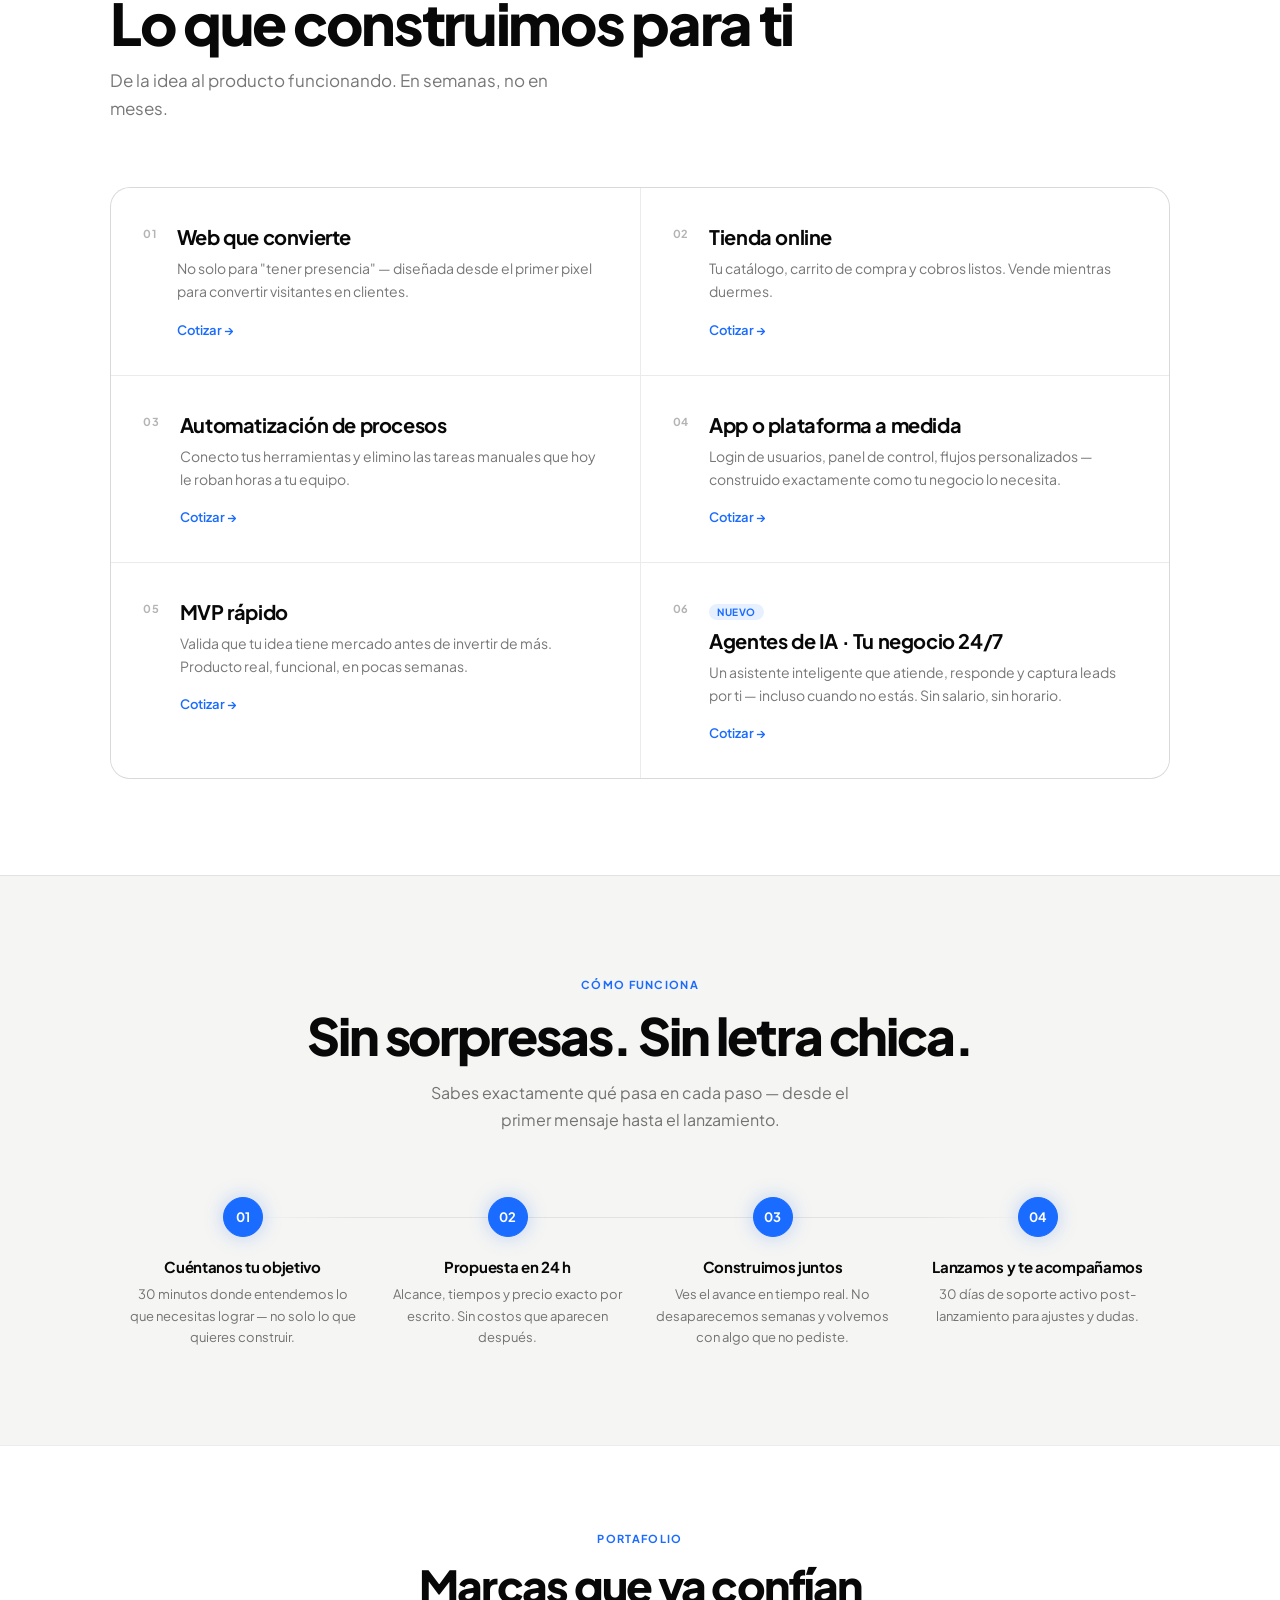
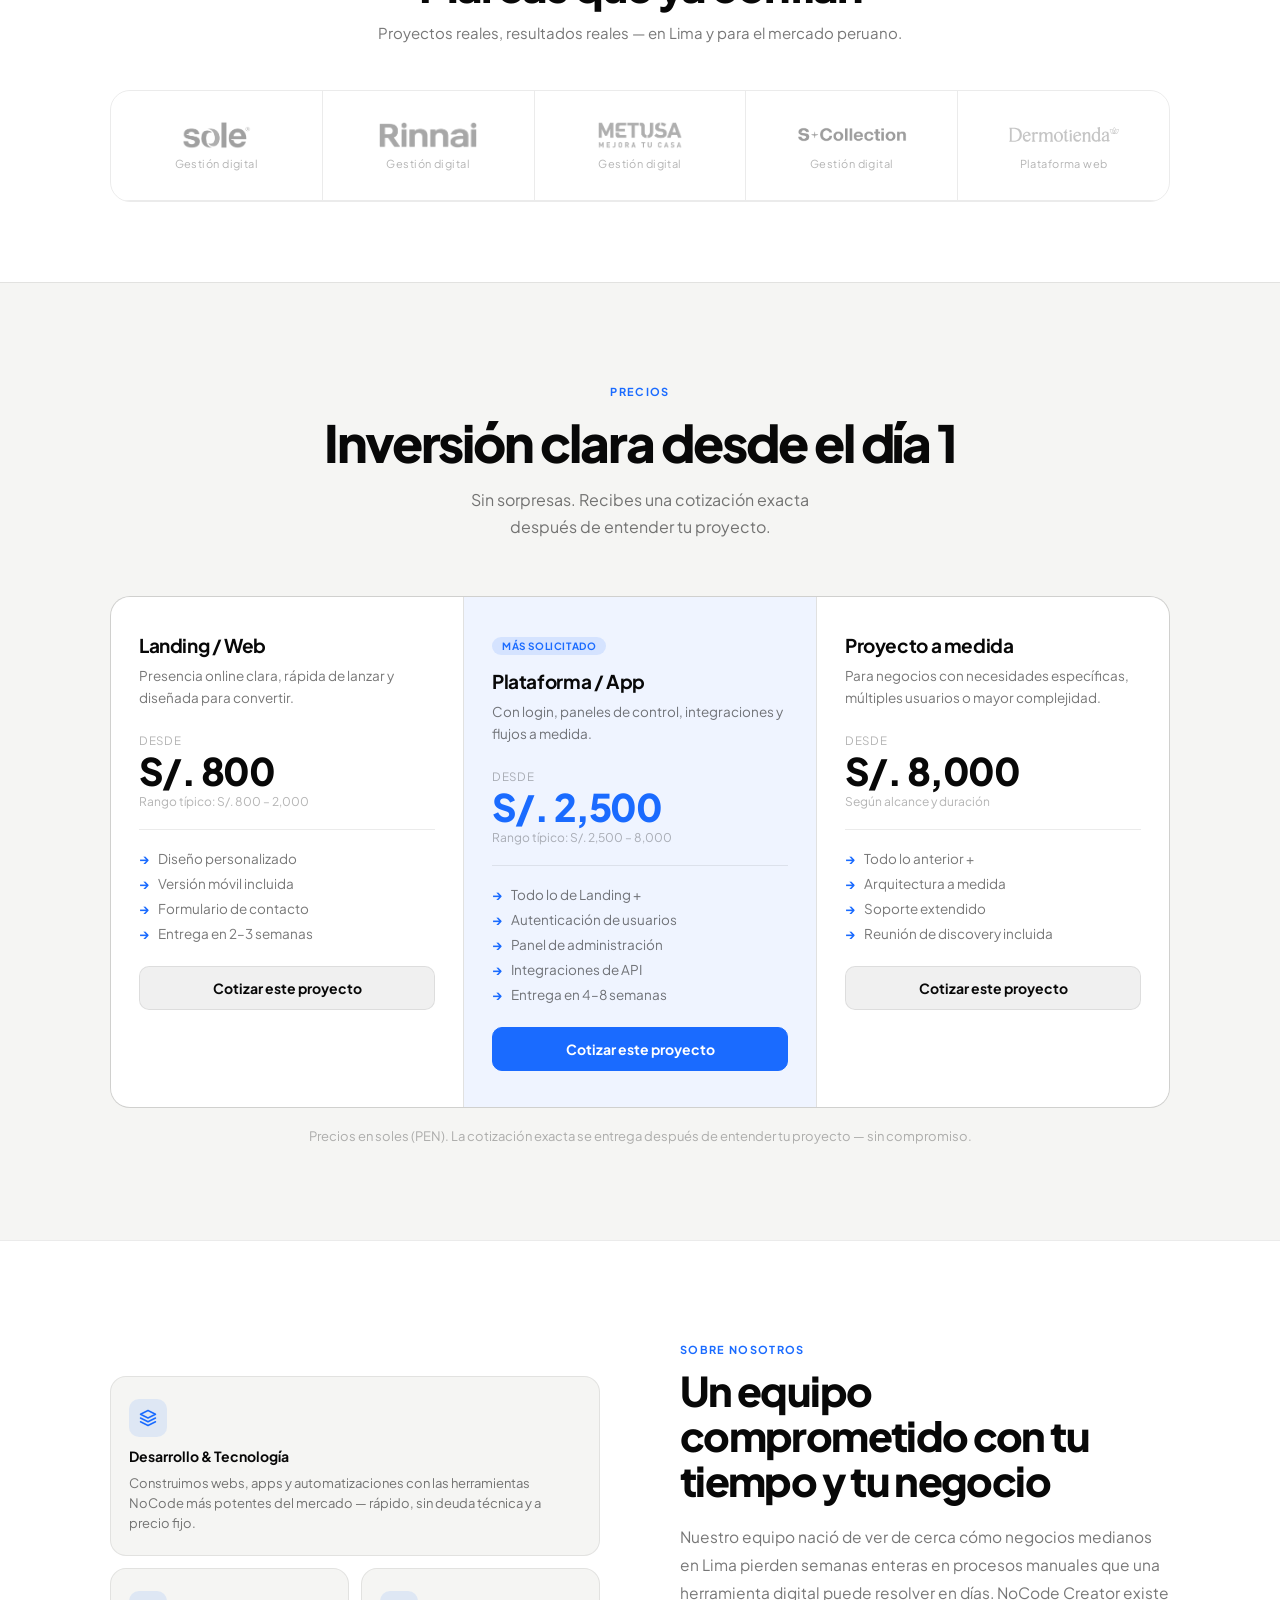
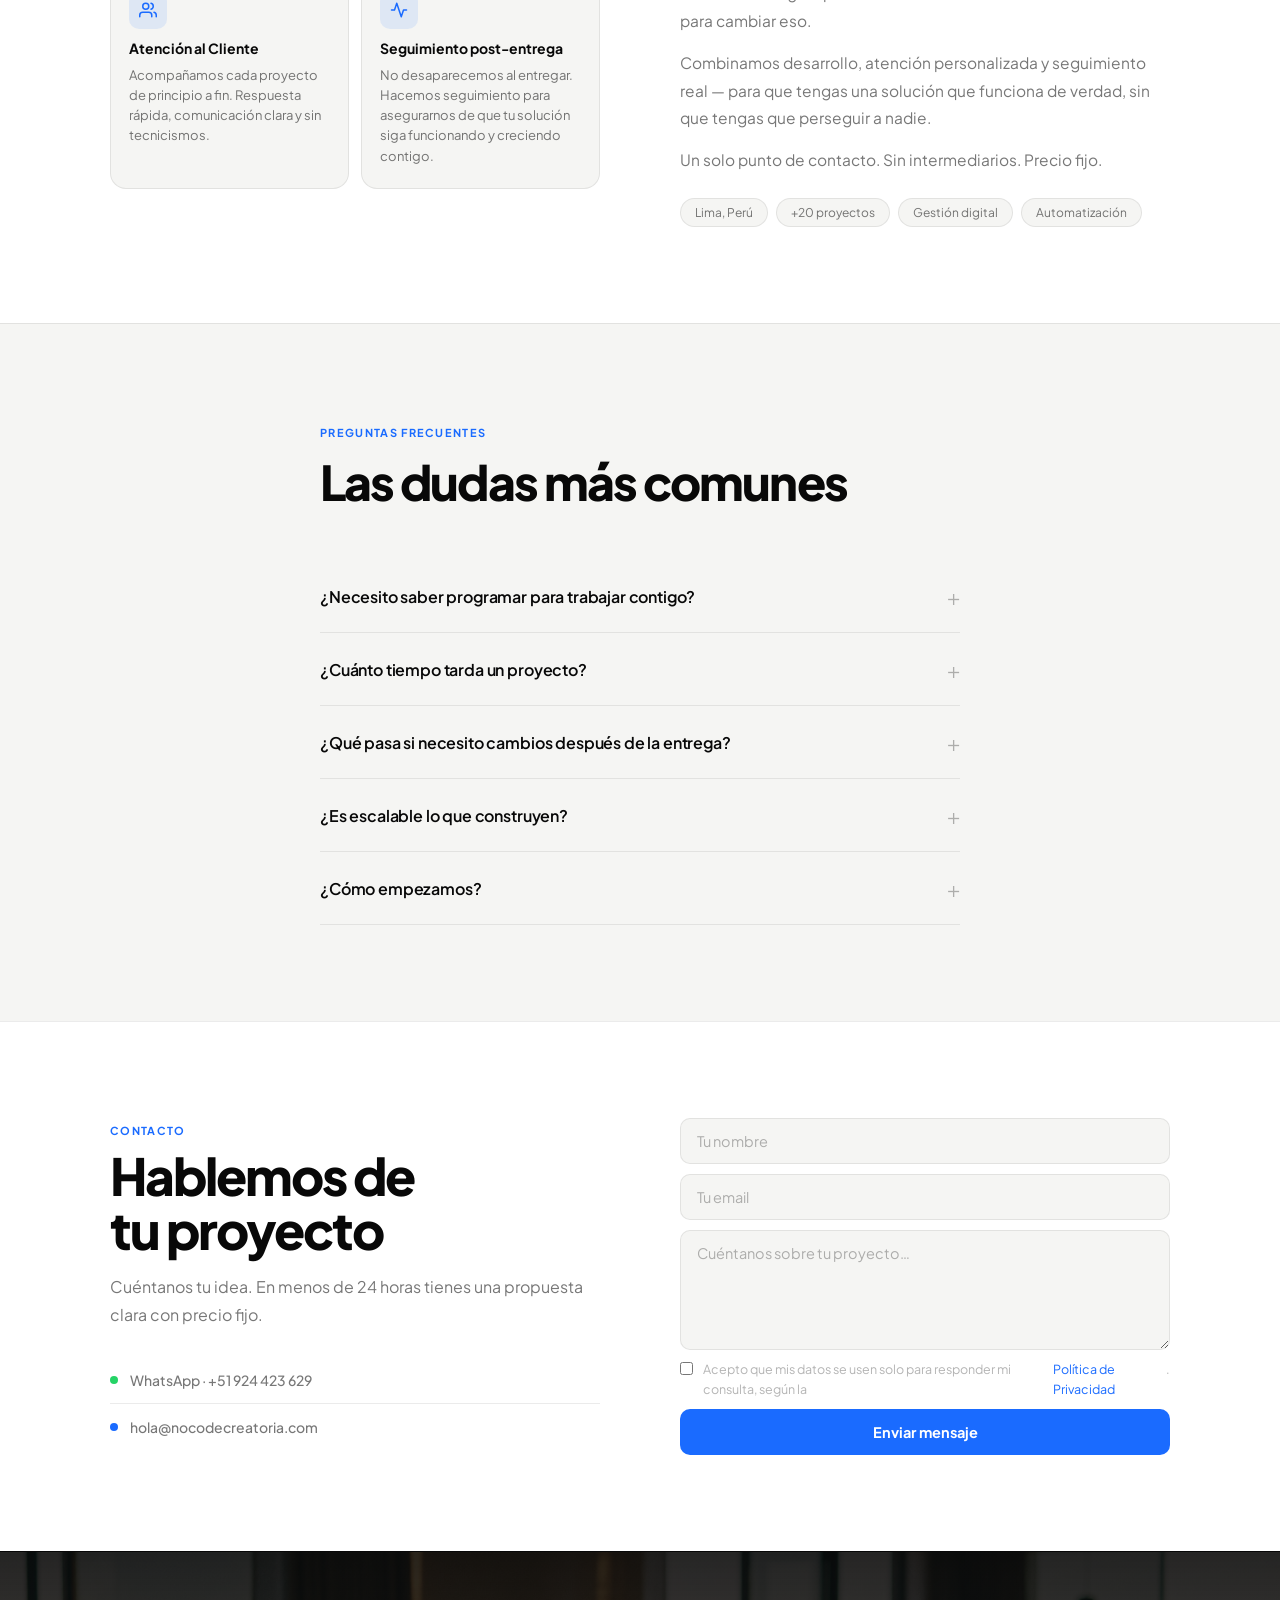
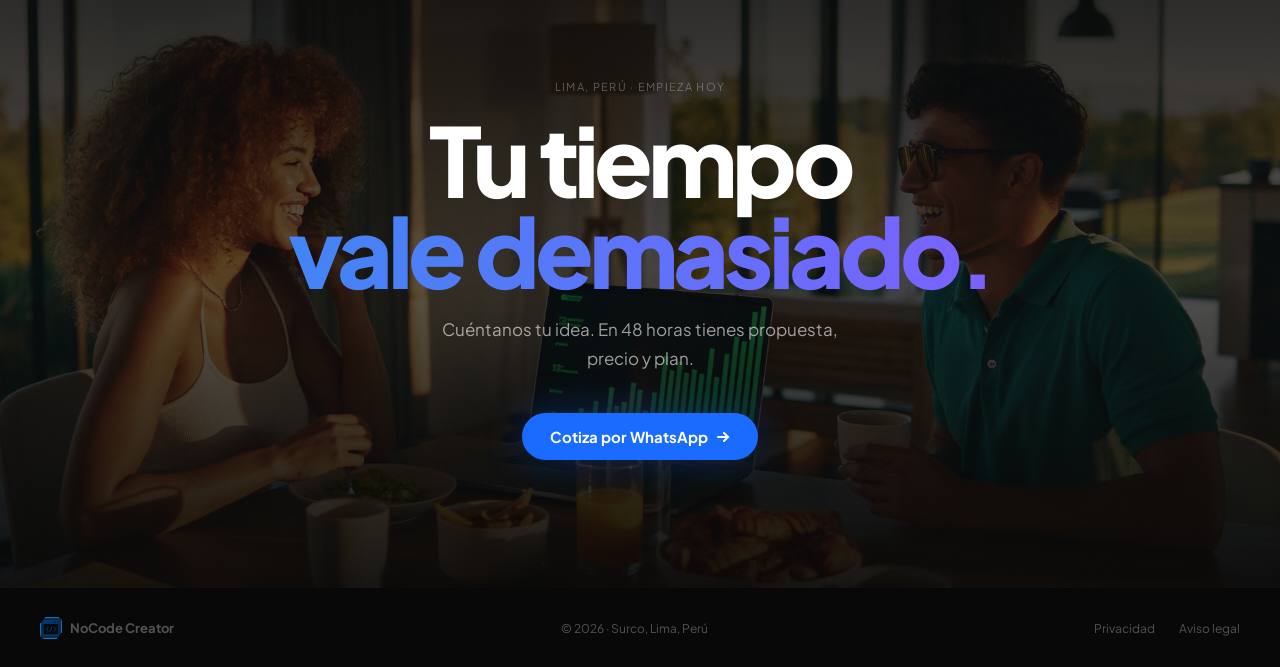
==== commit d00a9c12: "About: reemplazar foto individual por panel de equipo - Elimina foto/badge de Oscar Nunez como indiv" ====
--- a/index.html
+++ b/index.html
@@ -450,6 +450,13 @@
 .pricing__note{text-align:center;margin-top:20px;font-size:13px;color:var(--ink-30)}
 
 /* ─── SOBRE NOSOTROS ────────────────────────────── */
+.team-pillars{display:grid;grid-template-columns:1fr 1fr;gap:12px;align-content:start}
+.team-pillar{background:var(--bg);border:1px solid var(--border);border-radius:16px;padding:22px 18px;display:flex;flex-direction:column;gap:8px}
+.team-pillar:first-child{grid-column:1/-1}
+.team-pillar__icon{width:38px;height:38px;background:var(--blue-dim);border-radius:10px;display:flex;align-items:center;justify-content:center;margin-bottom:2px}
+.team-pillar__icon svg{width:18px;height:18px;stroke:var(--blue);fill:none;stroke-width:2;stroke-linecap:round;stroke-linejoin:round}
+.team-pillar__title{font-size:14px;font-weight:700;color:var(--ink)}
+.team-pillar__desc{font-size:13px;color:var(--ink-60);line-height:1.55}
 .about{
   background:var(--bg-alt);border-top:1px solid var(--border);
 }
@@ -612,8 +619,7 @@
   .process__steps::before{display:none}
   .pricing__grid{grid-template-columns:1fr}
   .about__inner{grid-template-columns:1fr}
-  /* Foto de about más pequeña en móvil */
-  .about__photo{aspect-ratio:4/3;max-height:260px}
+  .team-pillars{grid-template-columns:1fr 1fr}
   .contact__inner{grid-template-columns:1fr}
   /* Trust bar compacto */
   .trust{gap:16px;padding:12px 20px;flex-wrap:wrap;justify-content:flex-start}
@@ -919,26 +925,46 @@
 <!-- ══ SOBRE NOSOTROS ════════════════════════════ -->
 <section class="about reveal" id="sobre-mi">
   <div class="about__inner">
-    <div class="about__photo">
-      <img src="assets/img/about-oscar.jpg" alt="Oscar Núñez — Fundador de NoCode Creator" loading="lazy" decoding="async">
-      <div class="about__photo-badge">
-        <strong>Oscar Núñez Vargas</strong>
-        <span>Fundador · NoCode Creator · Surco, Lima</span>
+
+    <!-- Panel visual de equipo -->
+    <div class="team-pillars">
+      <div class="team-pillar">
+        <div class="team-pillar__icon">
+          <svg viewBox="0 0 24 24"><path d="M12 2L2 7l10 5 10-5-10-5z"/><path d="M2 17l10 5 10-5"/><path d="M2 12l10 5 10-5"/></svg>
+        </div>
+        <div class="team-pillar__title">Desarrollo & Tecnología</div>
+        <div class="team-pillar__desc">Construimos webs, apps y automatizaciones con las herramientas NoCode más potentes del mercado — rápido, sin deuda técnica y a precio fijo.</div>
       </div>
-    </div>
+      <div class="team-pillar">
+        <div class="team-pillar__icon">
+          <svg viewBox="0 0 24 24"><path d="M17 21v-2a4 4 0 0 0-4-4H5a4 4 0 0 0-4 4v2"/><circle cx="9" cy="7" r="4"/><path d="M23 21v-2a4 4 0 0 0-3-3.87"/><path d="M16 3.13a4 4 0 0 1 0 7.75"/></svg>
+        </div>
+        <div class="team-pillar__title">Atención al Cliente</div>
+        <div class="team-pillar__desc">Acompañamos cada proyecto de principio a fin. Respuesta rápida, comunicación clara y sin tecnicismos.</div>
+      </div>
+      <div class="team-pillar">
+        <div class="team-pillar__icon">
+          <svg viewBox="0 0 24 24"><polyline points="22 12 18 12 15 21 9 3 6 12 2 12"/></svg>
+        </div>
+        <div class="team-pillar__title">Seguimiento post-entrega</div>
+        <div class="team-pillar__desc">No desaparecemos al entregar. Hacemos seguimiento para asegurarnos de que tu solución siga funcionando y creciendo contigo.</div>
+      </div>
+    </div>
+
     <div class="about__content">
       <div class="eyebrow">Sobre nosotros</div>
-      <h2 class="about__h2">Construido desde adentro de una empresa real</h2>
-      <p class="about__p">Trabajé en Grupo Sole – Rinnai Corporation y vi de cerca cómo negocios medianos pierden semanas en procesos manuales que una herramienta digital puede resolver en días. NoCode Creator nace de esa frustración.</p>
-      <p class="about__p">Hoy ayudo a dueños de negocio en Lima a tener webs, apps y sistemas que realmente trabajan — para que puedan recuperar su tiempo y tomar mejores decisiones.</p>
+      <h2 class="about__h2">Un equipo comprometido con tu tiempo y tu negocio</h2>
+      <p class="about__p">Nuestro equipo nació de ver de cerca cómo negocios medianos en Lima pierden semanas enteras en procesos manuales que una herramienta digital puede resolver en días. NoCode Creator existe para cambiar eso.</p>
+      <p class="about__p">Combinamos desarrollo, atención personalizada y seguimiento real — para que tengas una solución que funciona de verdad, sin que tengas que perseguir a nadie.</p>
       <p class="about__p">Un solo punto de contacto. Sin intermediarios. Precio fijo.</p>
       <div class="about__tags">
-        <span class="about__tag">Surco, Lima</span>
+        <span class="about__tag">Lima, Perú</span>
         <span class="about__tag">+20 proyectos</span>
         <span class="about__tag">Gestión digital</span>
         <span class="about__tag">Automatización</span>
       </div>
     </div>
+
   </div>
 </section>
 
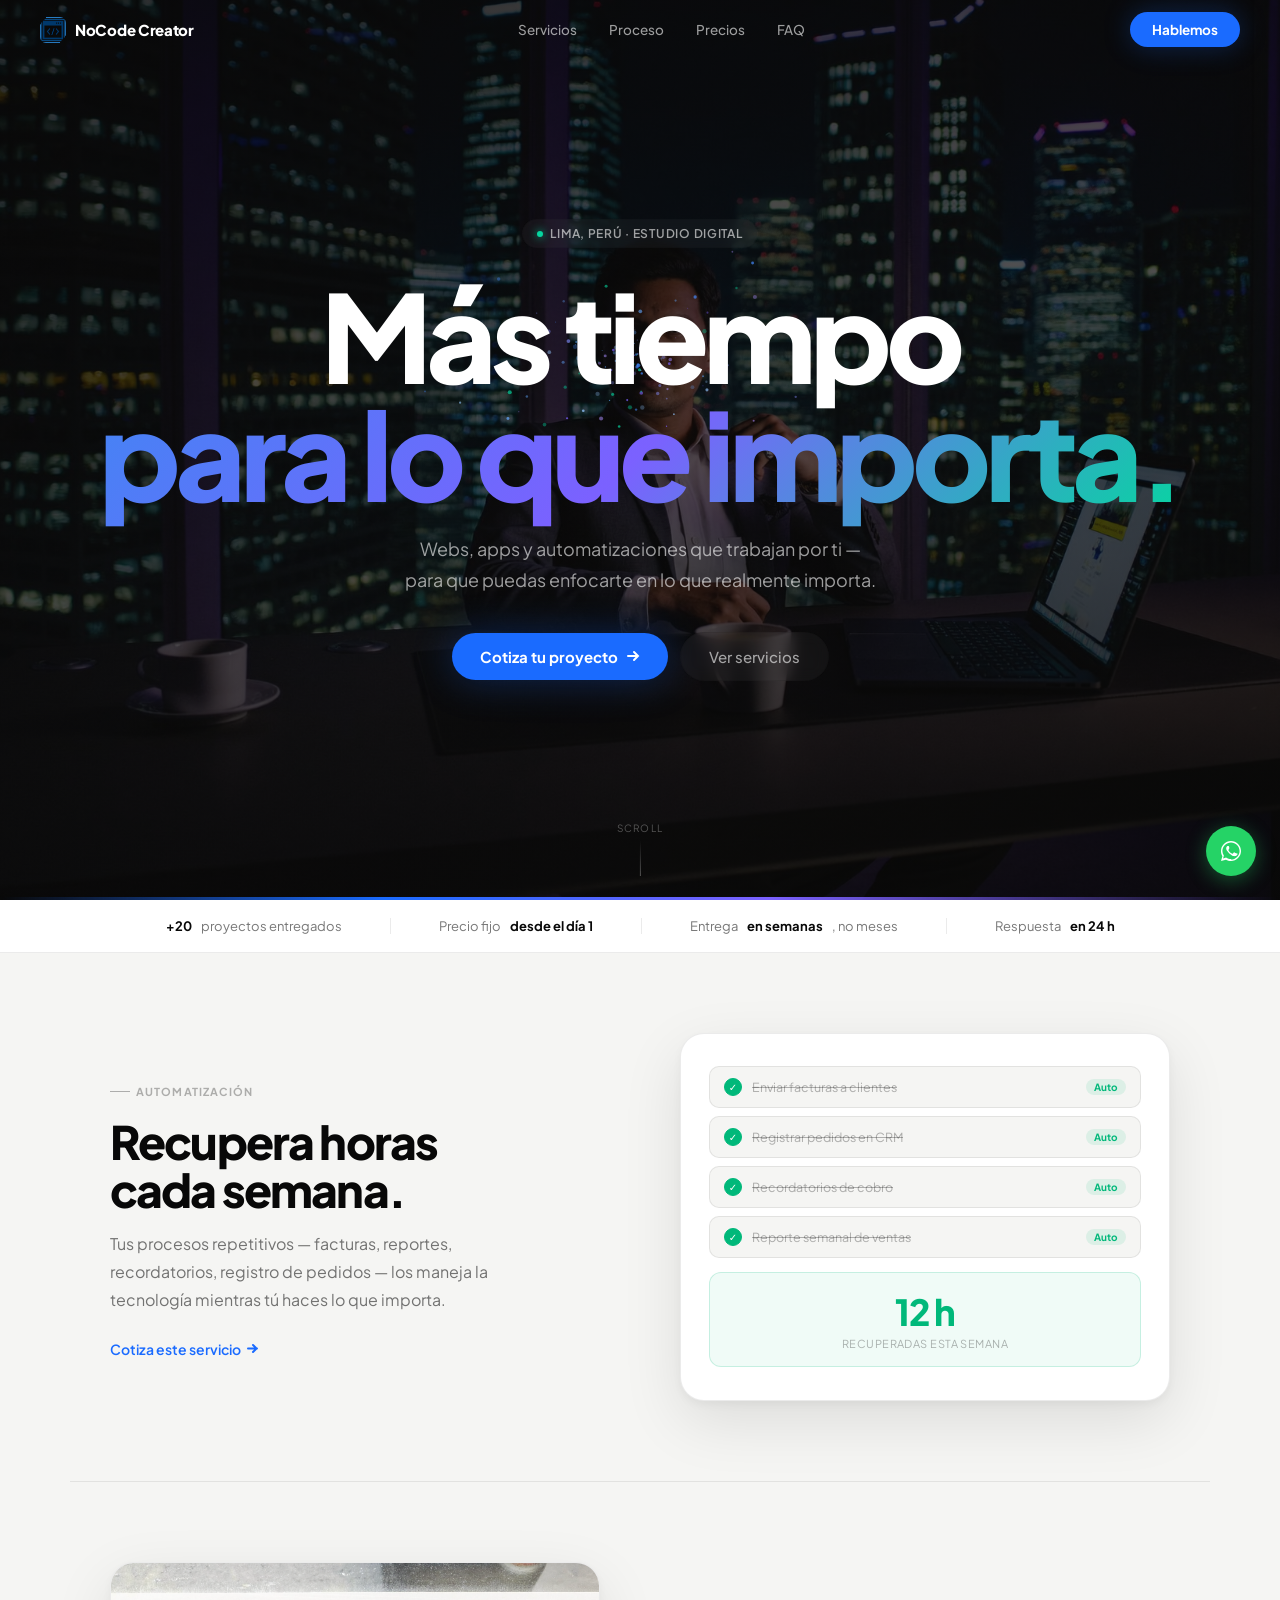
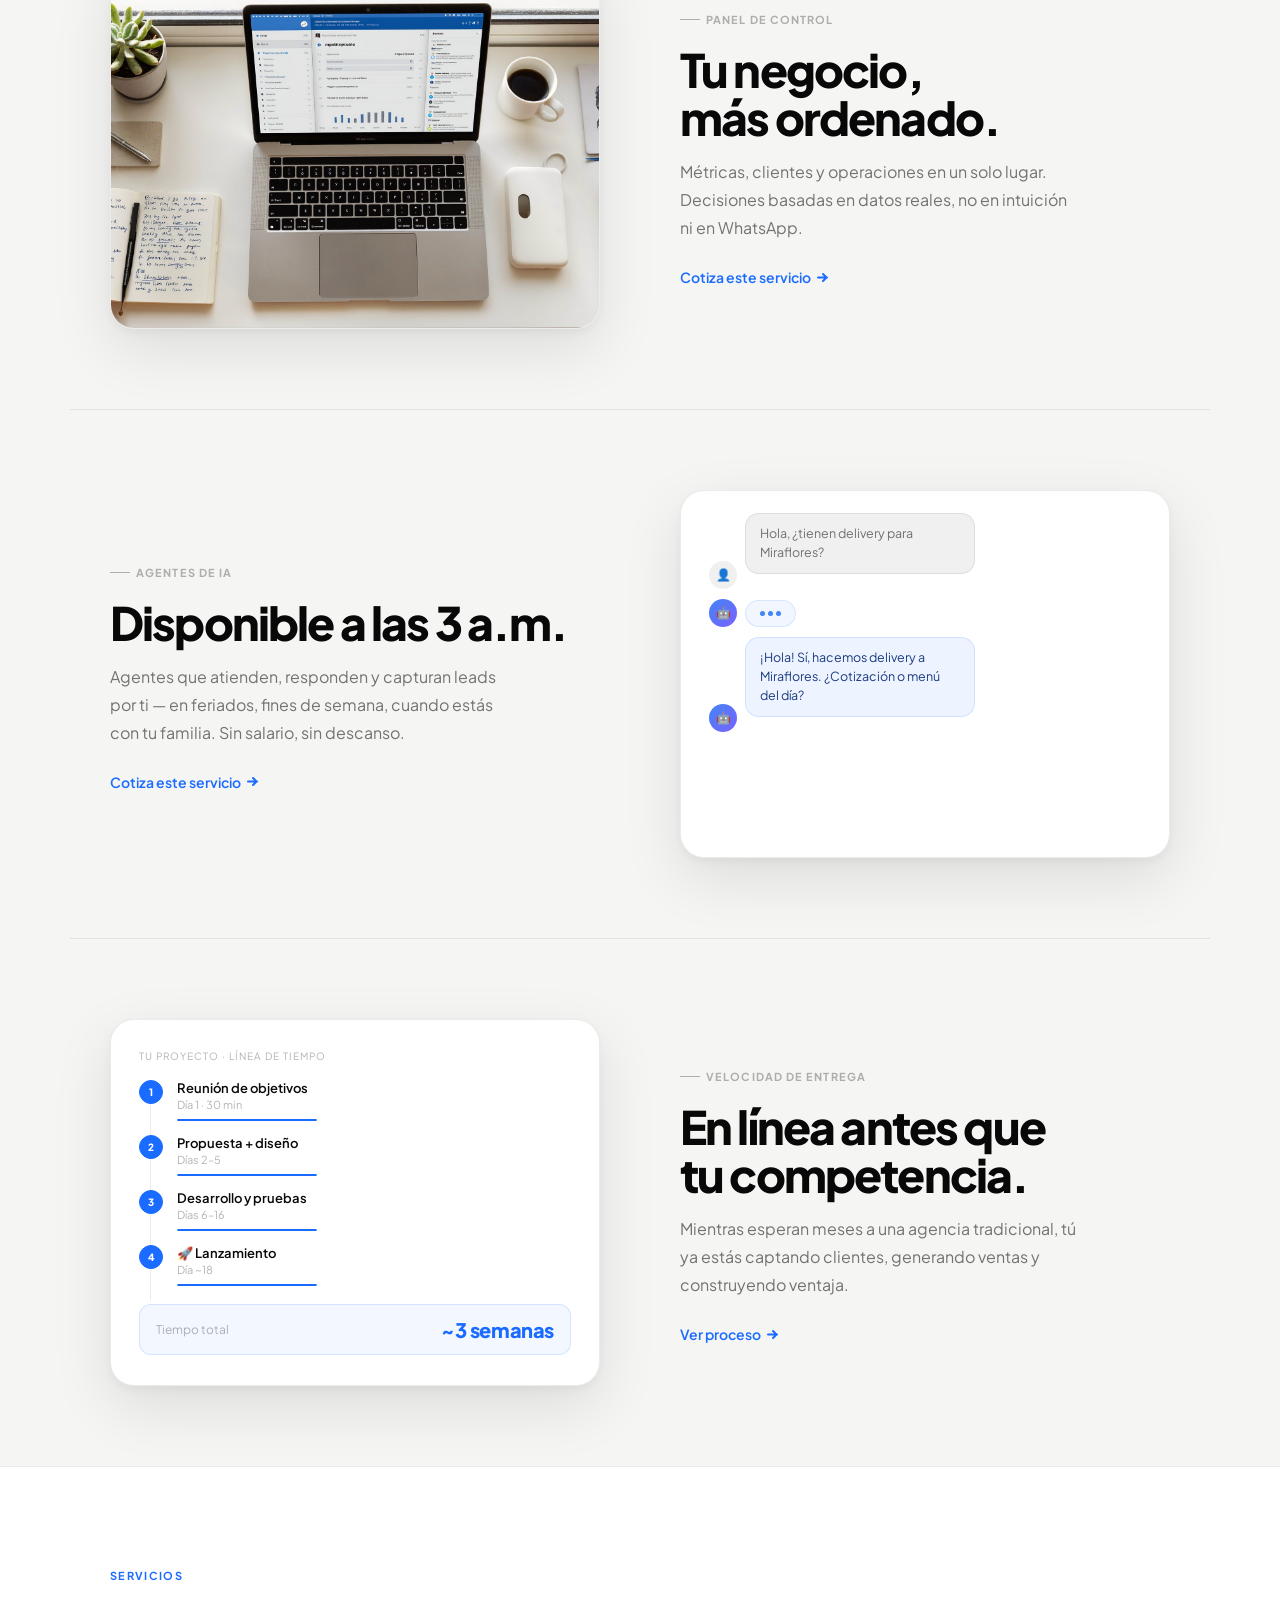
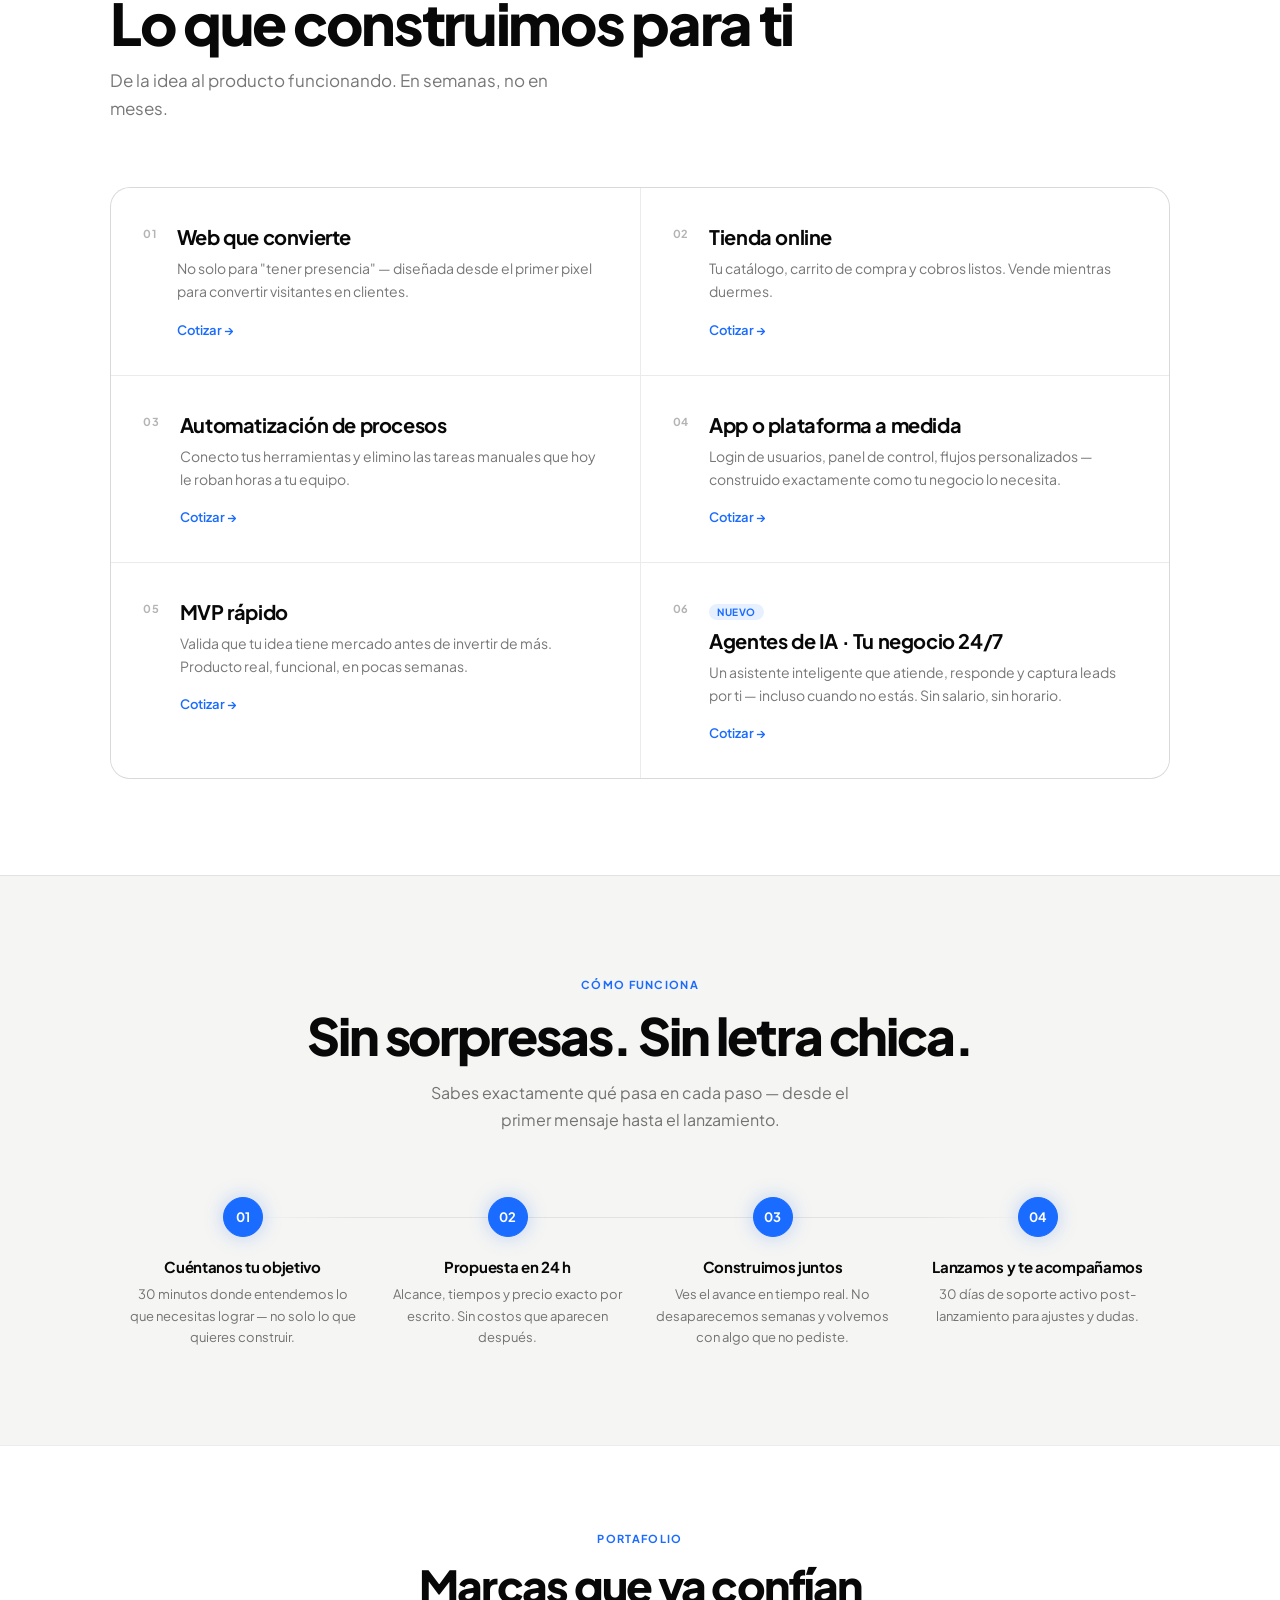
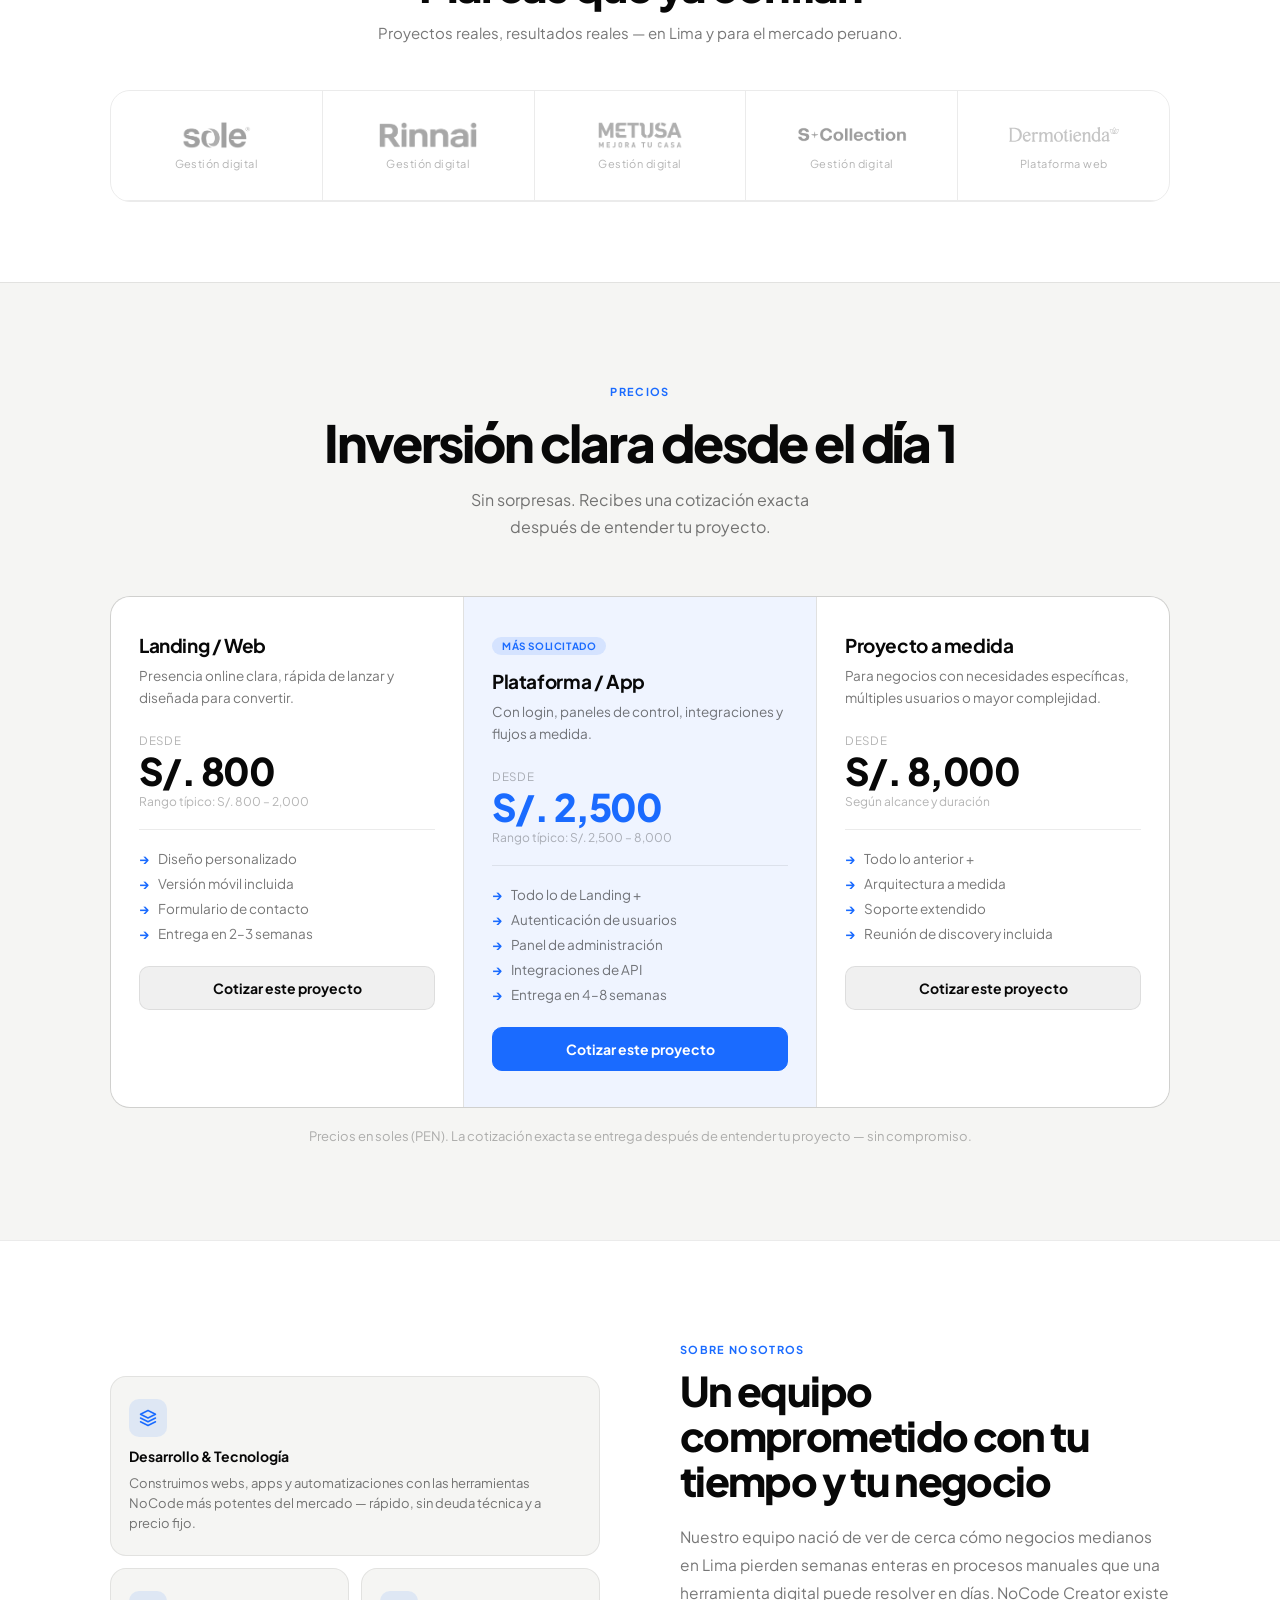
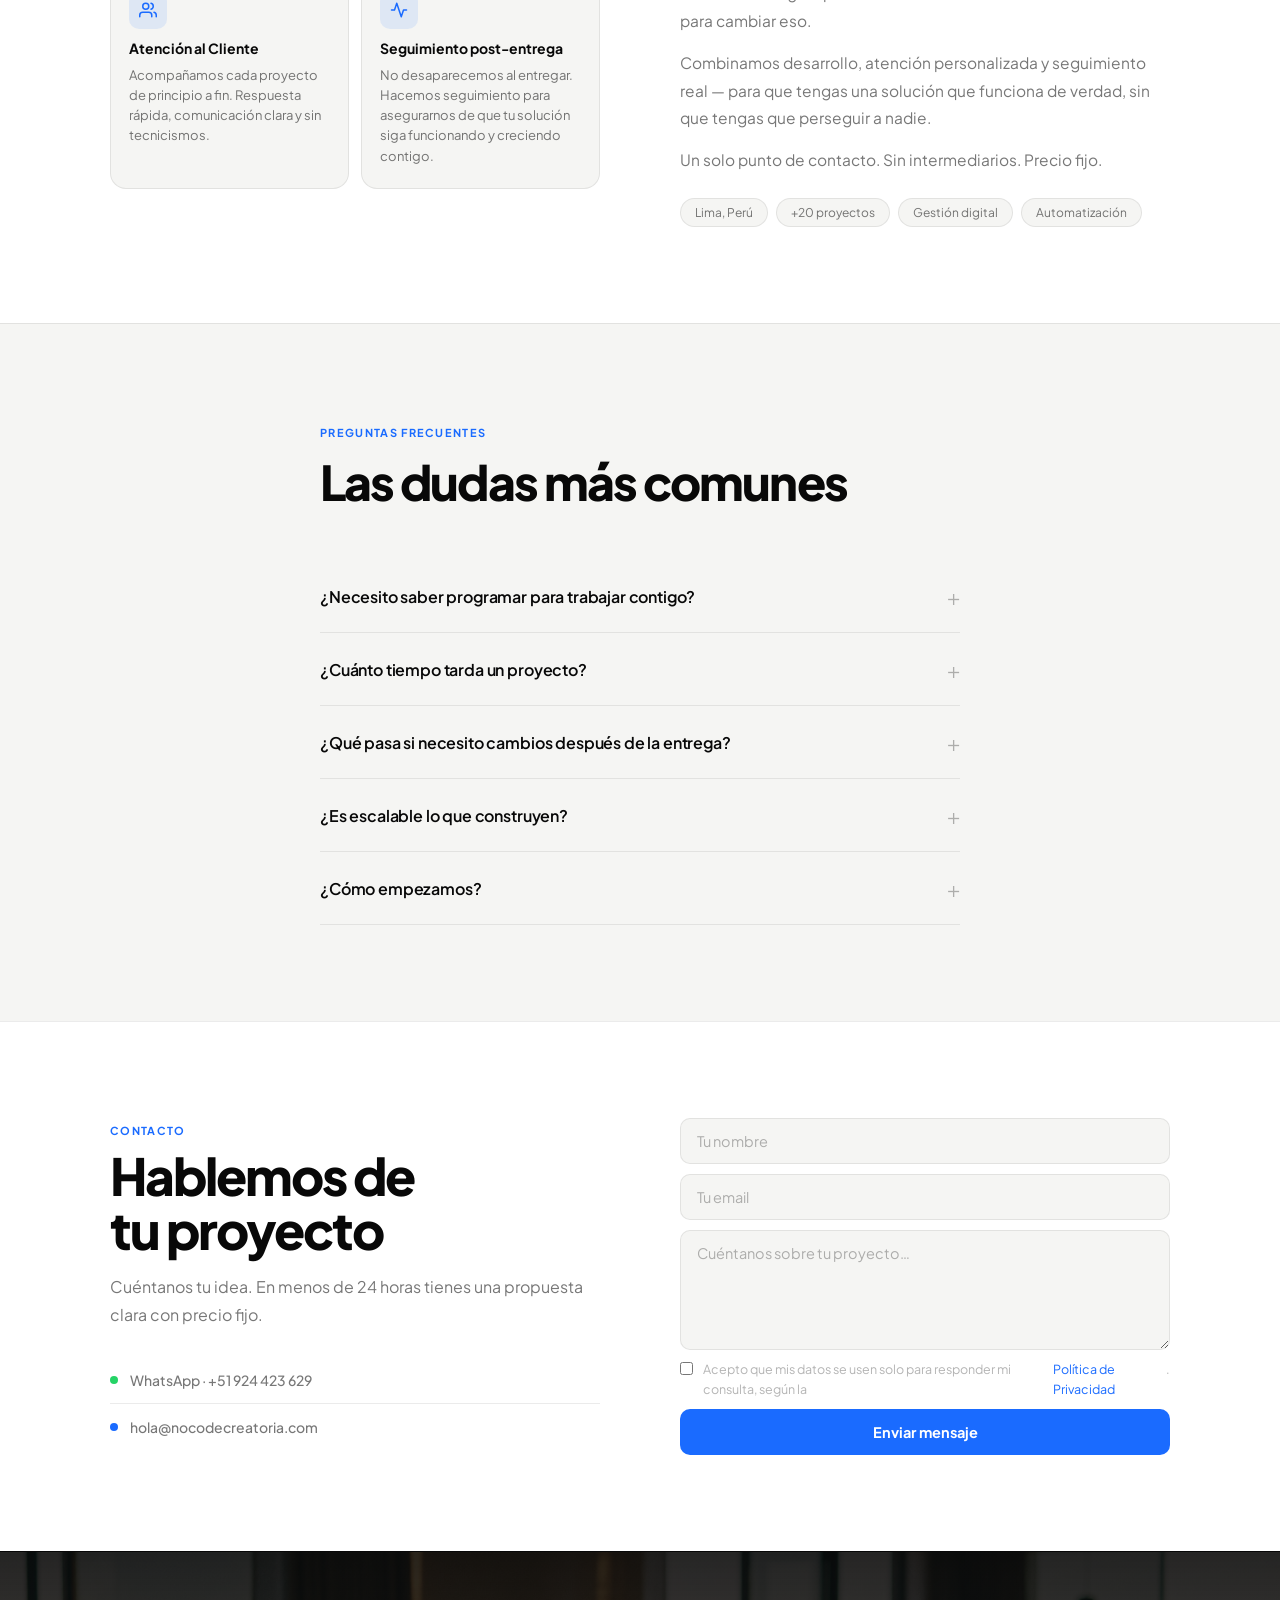
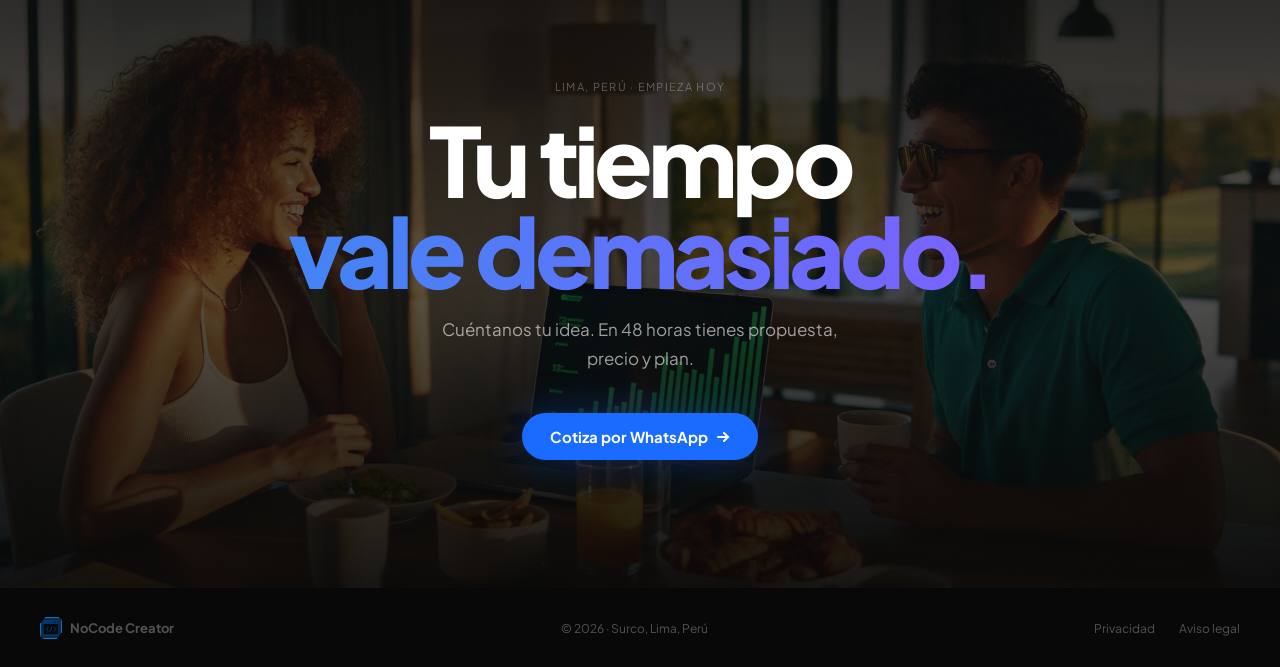
==== commit e83e3c92: "Hero: headline centrado en tiempo (propuesta de valor real) Cambia 'Tu negocio, sin caos.' por 'Mas " ====
--- a/index.html
+++ b/index.html
@@ -701,7 +701,7 @@
       <span class="hero__kicker-dot"></span>
       Lima, Perú · Estudio digital
     </div>
-    <h1 class="hero__h1">Tu negocio,<br><em>sin caos.</em></h1>
+    <h1 class="hero__h1">Más tiempo<br><em>para lo que importa.</em></h1>
     <p class="hero__sub">Webs, apps y automatizaciones que trabajan por ti — para que puedas enfocarte en lo que realmente importa.</p>
     <div class="hero__ctas">
       <a href="#" class="btn-primary js-wa-link" target="_blank" rel="noopener">
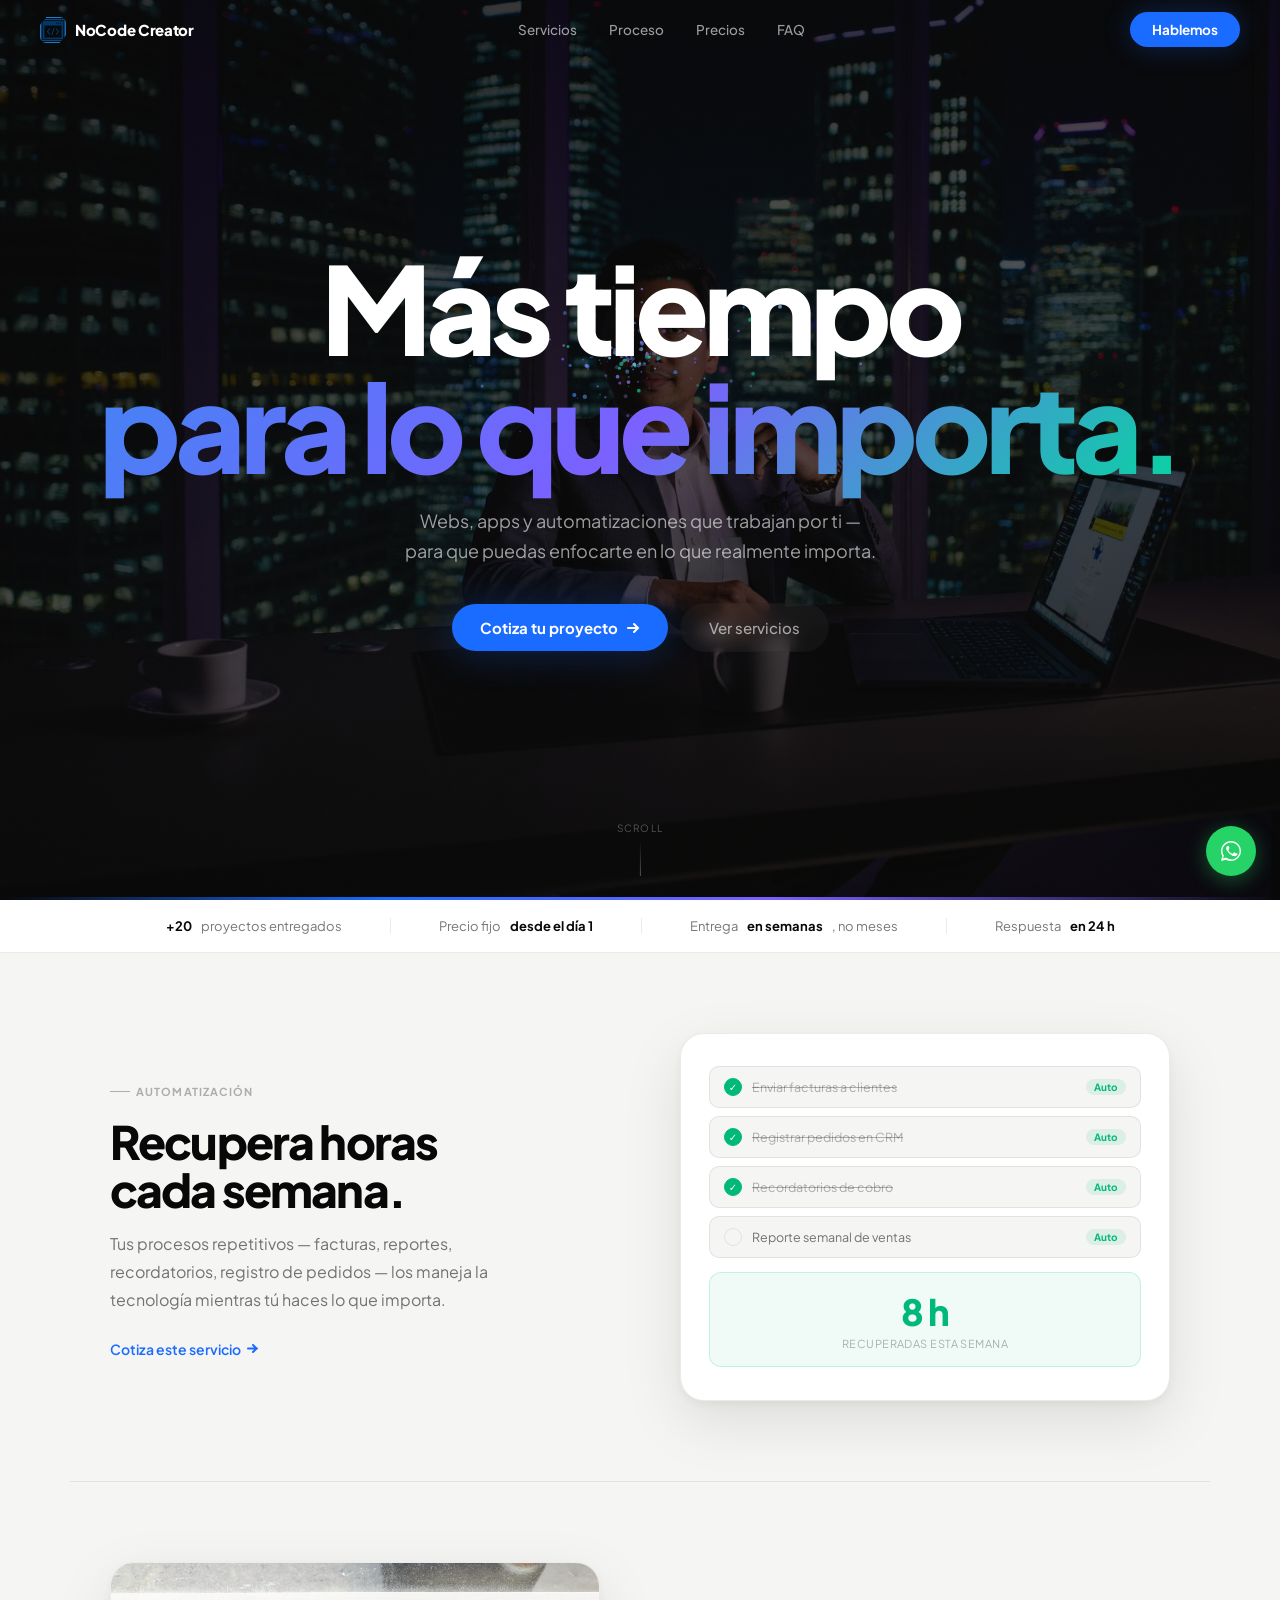
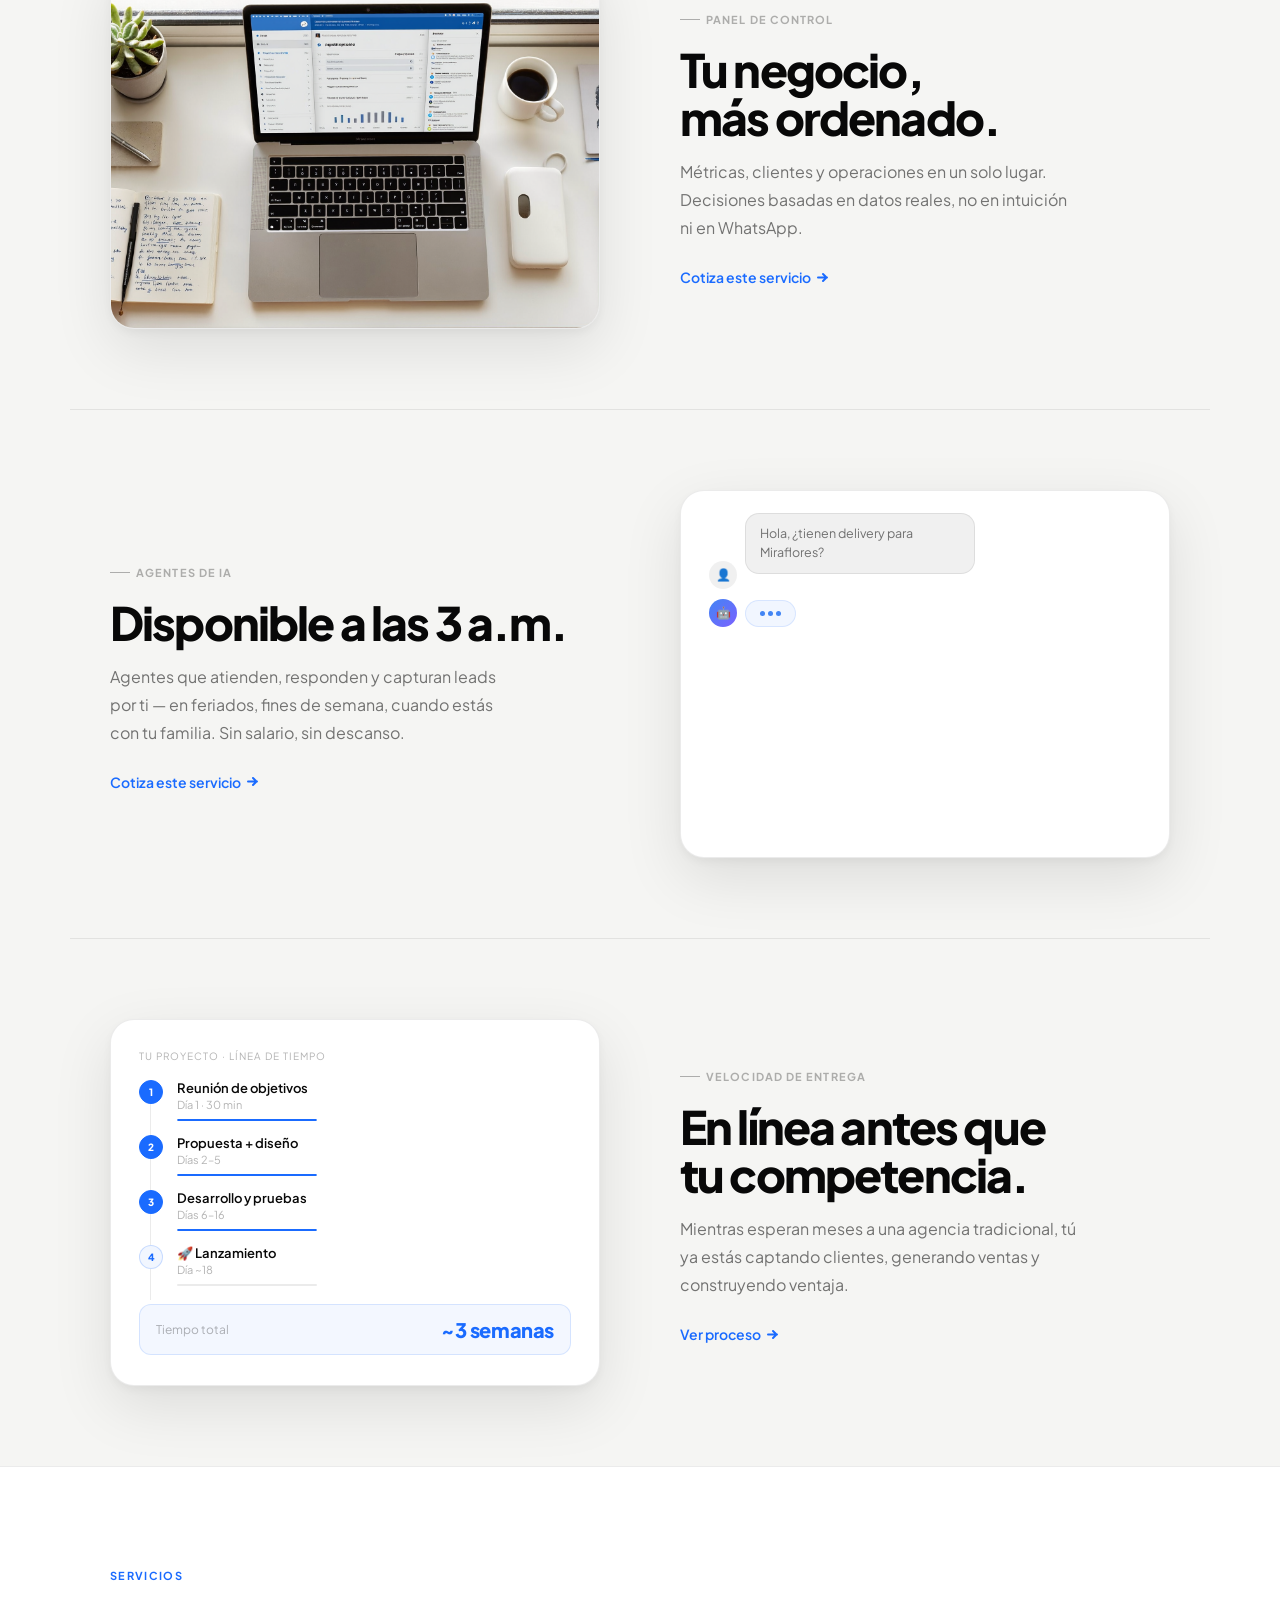
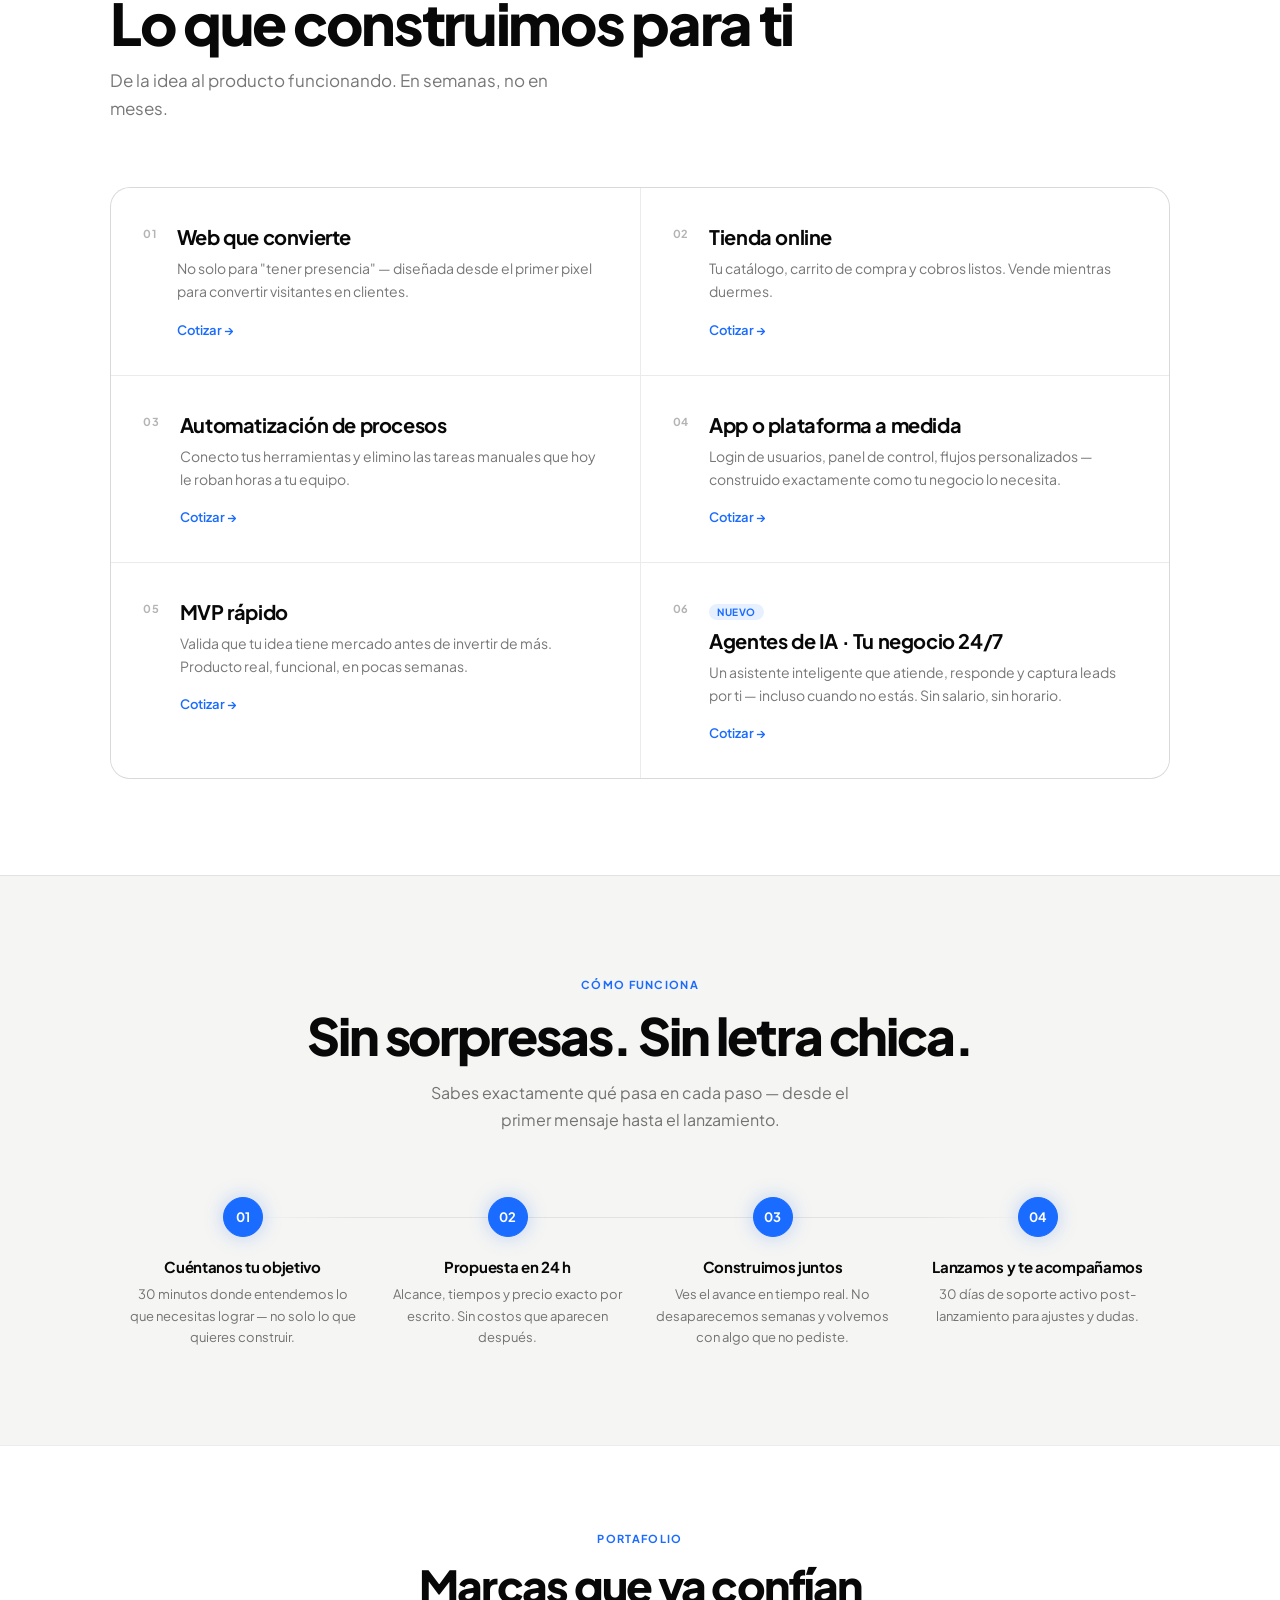
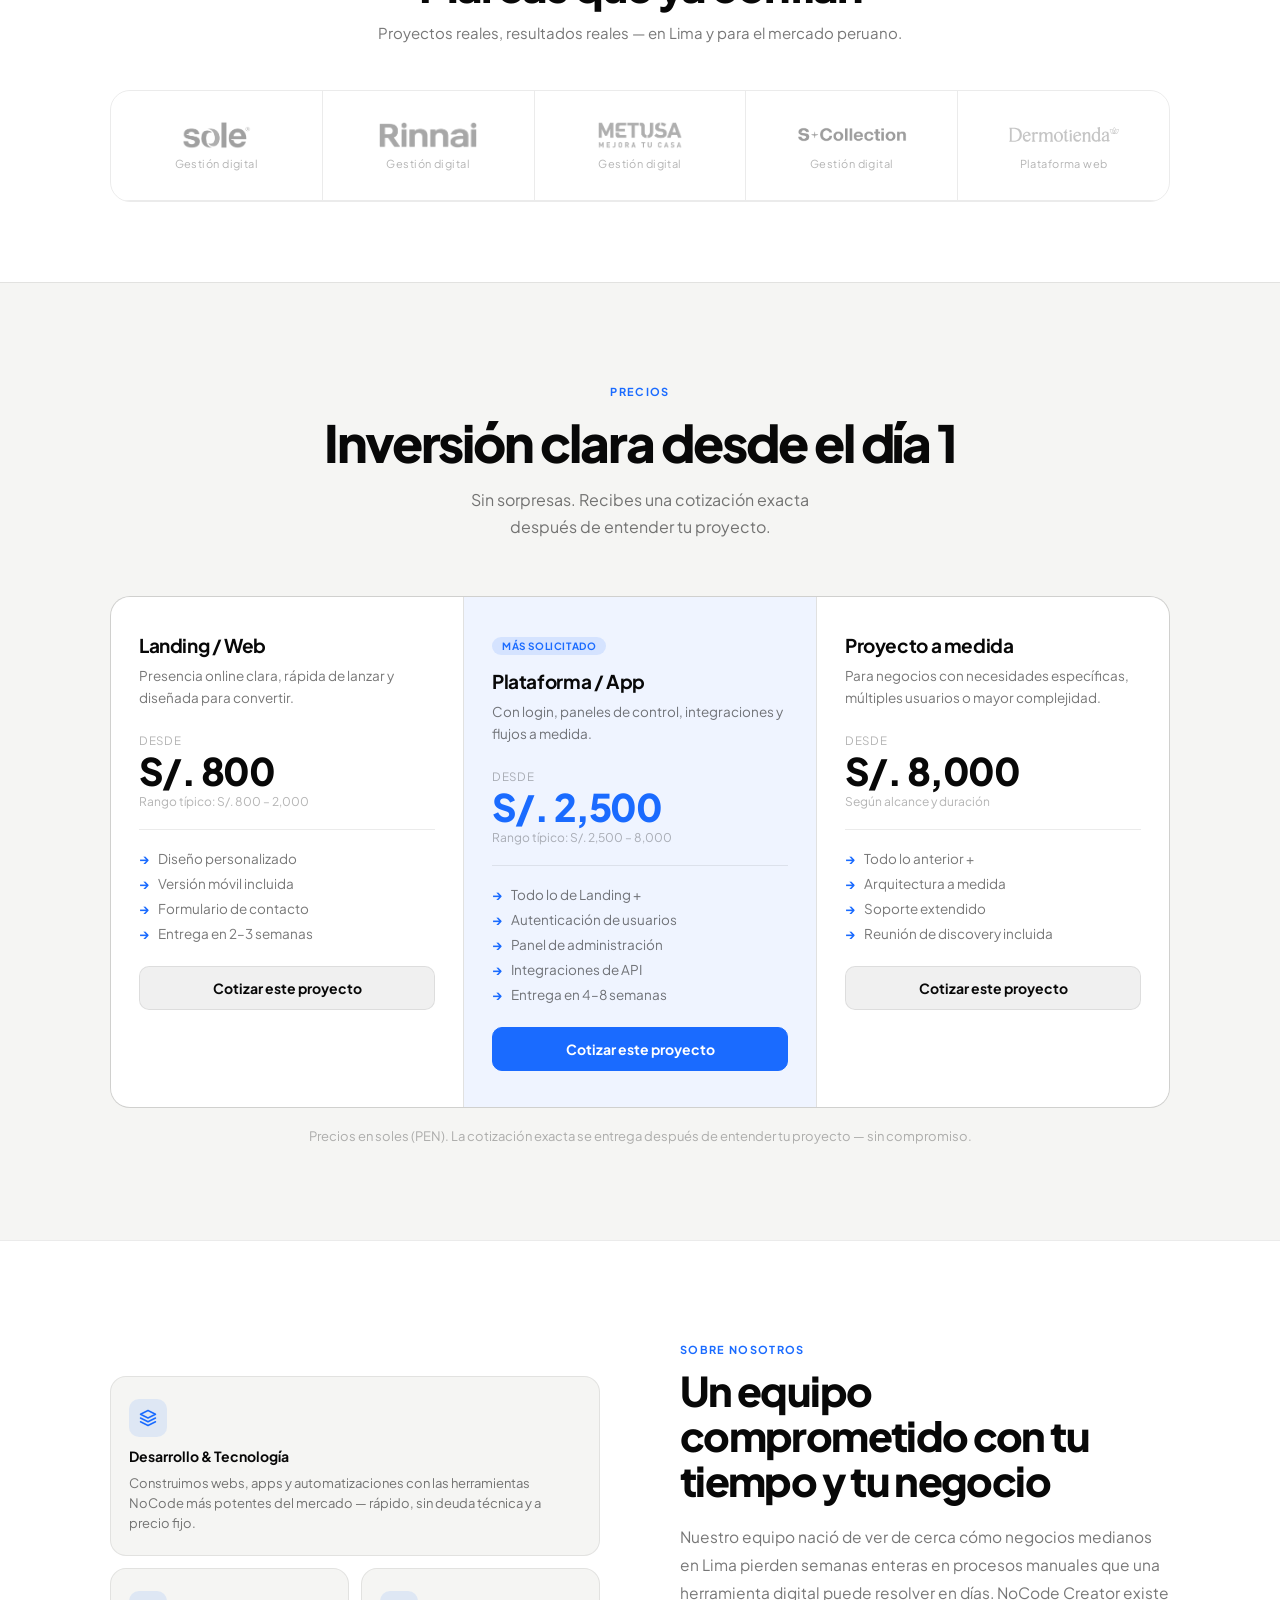
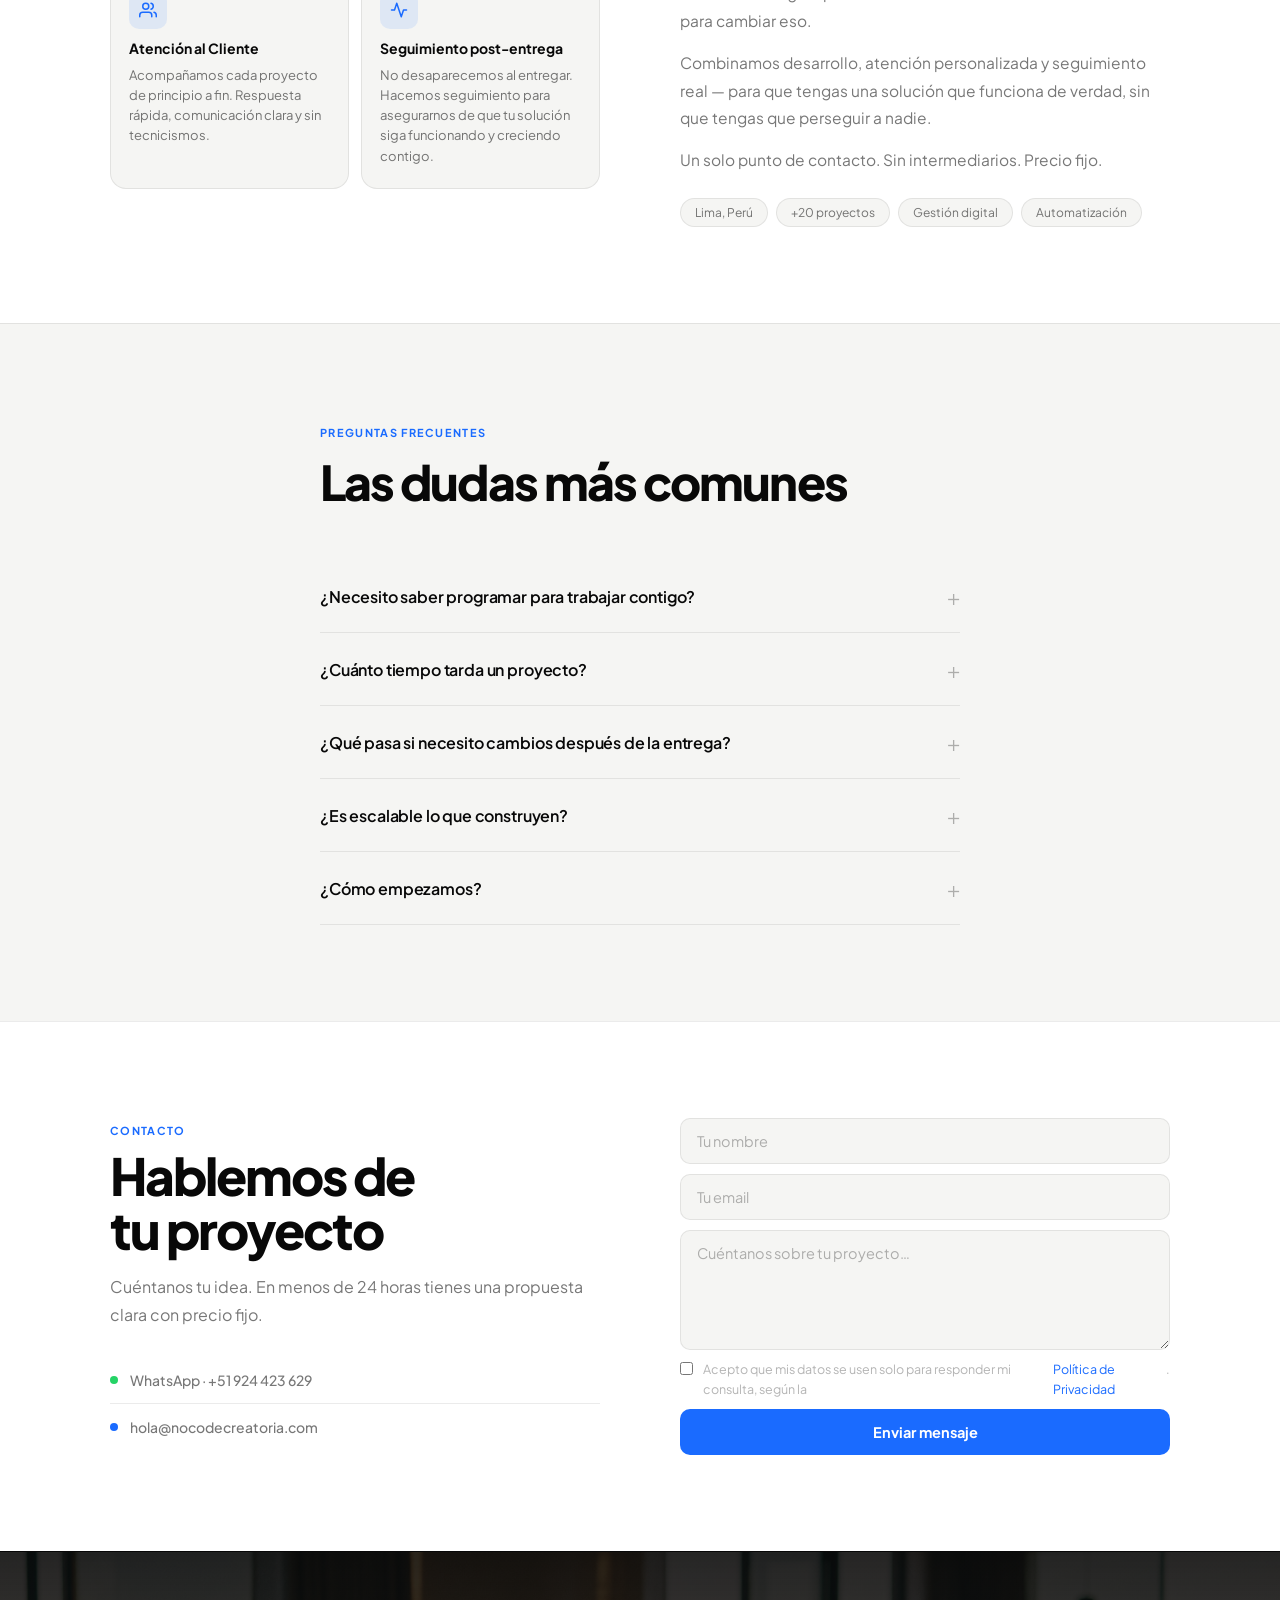
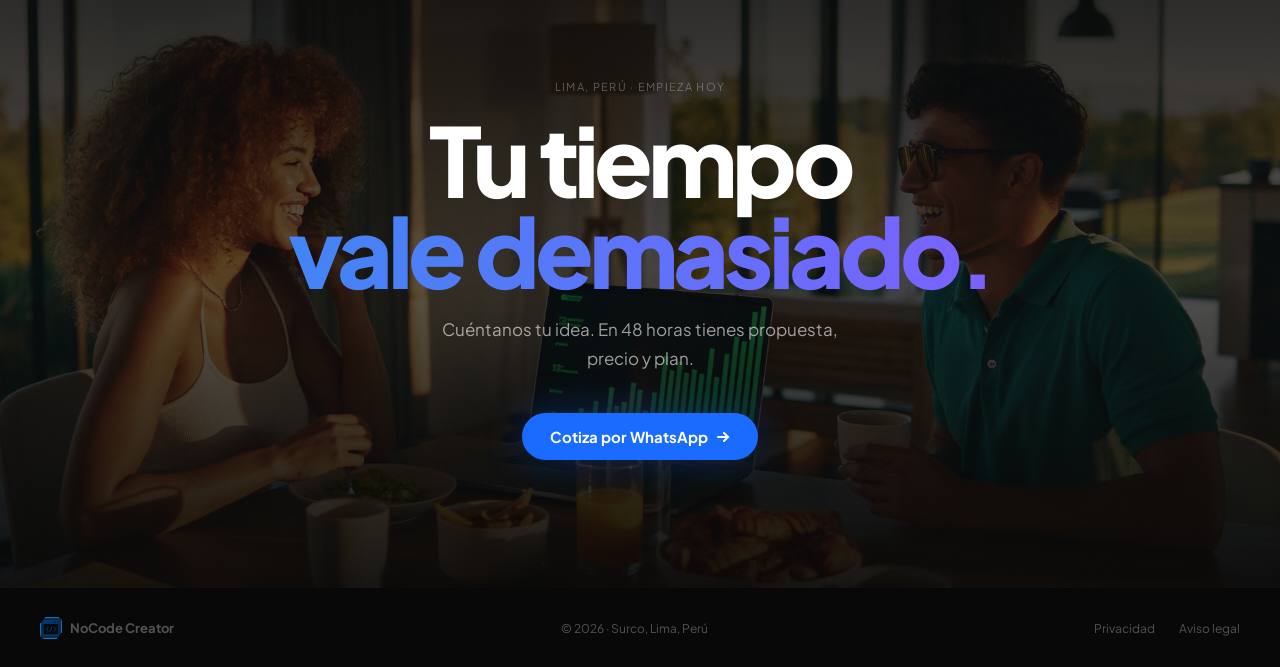
==== commit 5bc4f81e: "Hero: eliminar eyebrow badge 'Lima Peru - Estudio digital' Co-Authored-By: Claude Sonnet 4.6 <norepl" ====
--- a/index.html
+++ b/index.html
@@ -697,10 +697,7 @@
   <div class="hero__overlay"></div>
   <canvas id="hero-canvas"></canvas>
   <div class="hero__inner">
-    <div class="hero__kicker">
-      <span class="hero__kicker-dot"></span>
-      Lima, Perú · Estudio digital
-    </div>
+
     <h1 class="hero__h1">Más tiempo<br><em>para lo que importa.</em></h1>
     <p class="hero__sub">Webs, apps y automatizaciones que trabajan por ti — para que puedas enfocarte en lo que realmente importa.</p>
     <div class="hero__ctas">
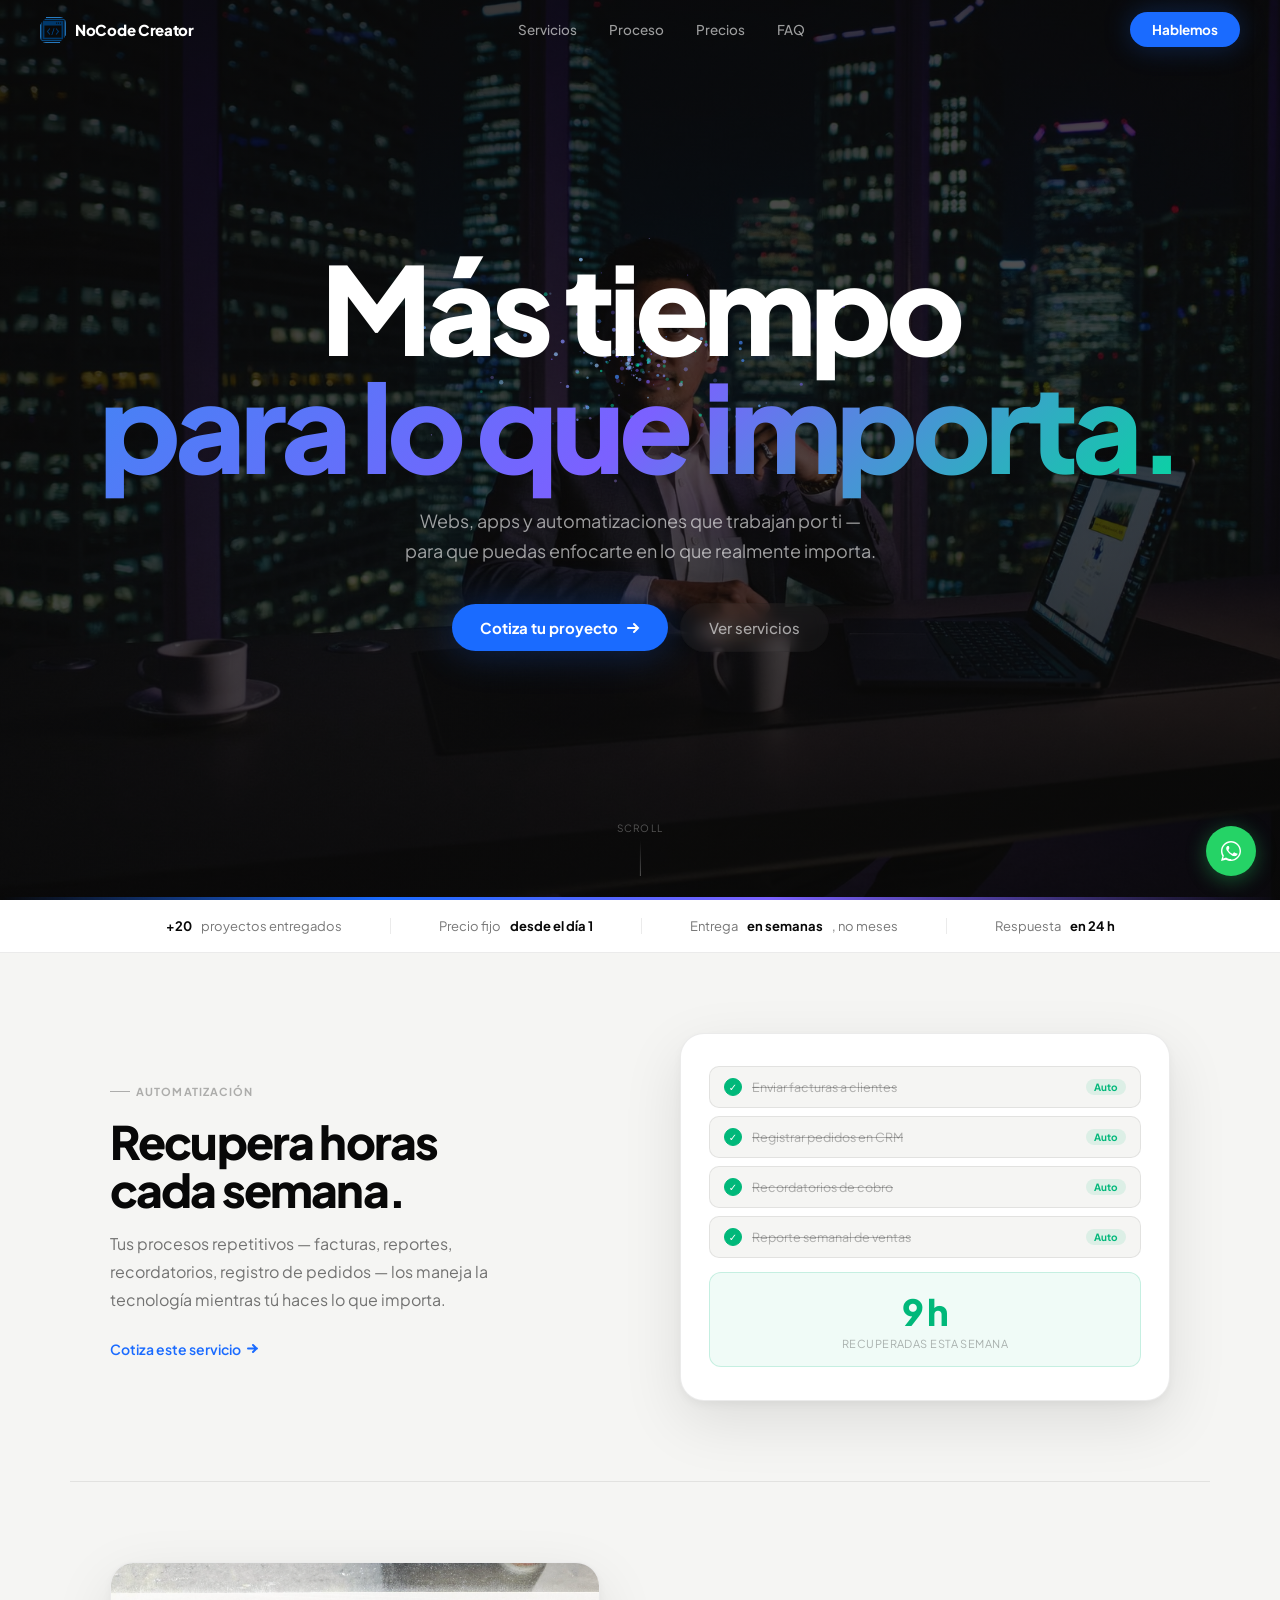
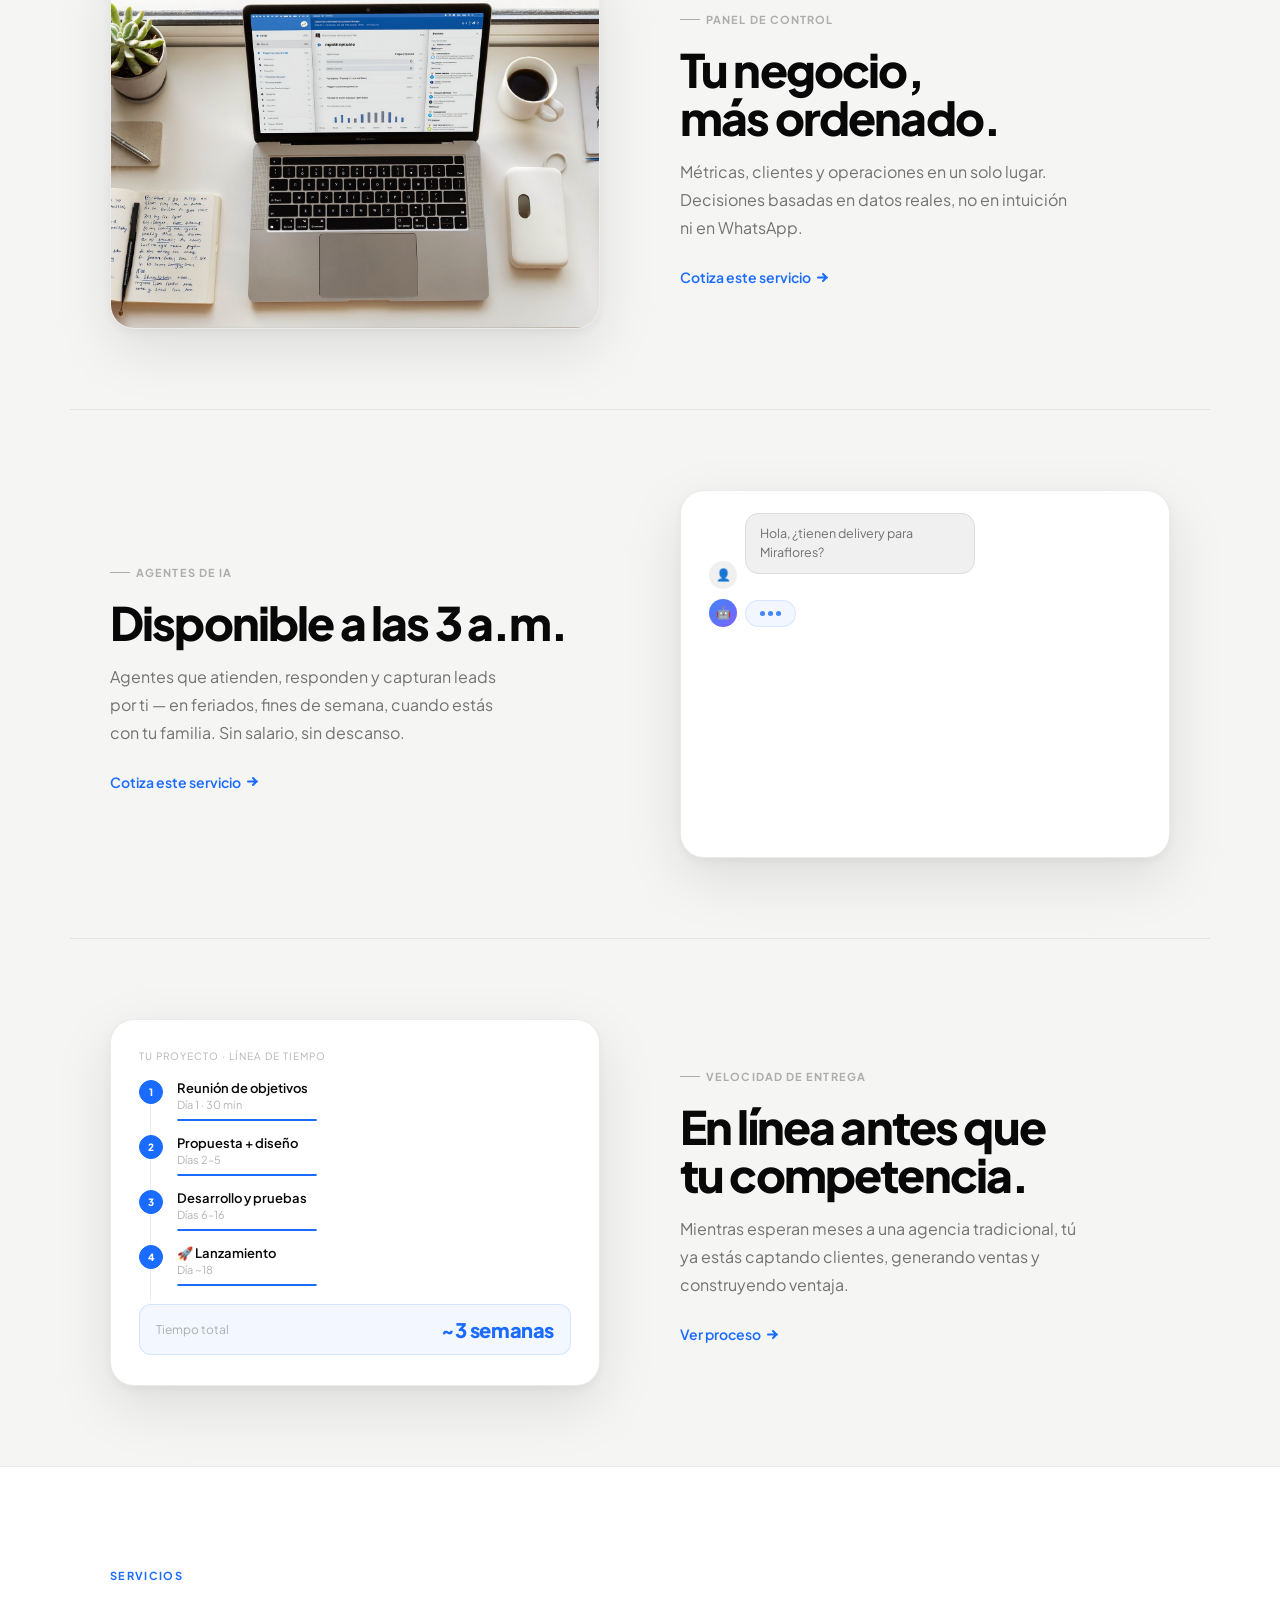
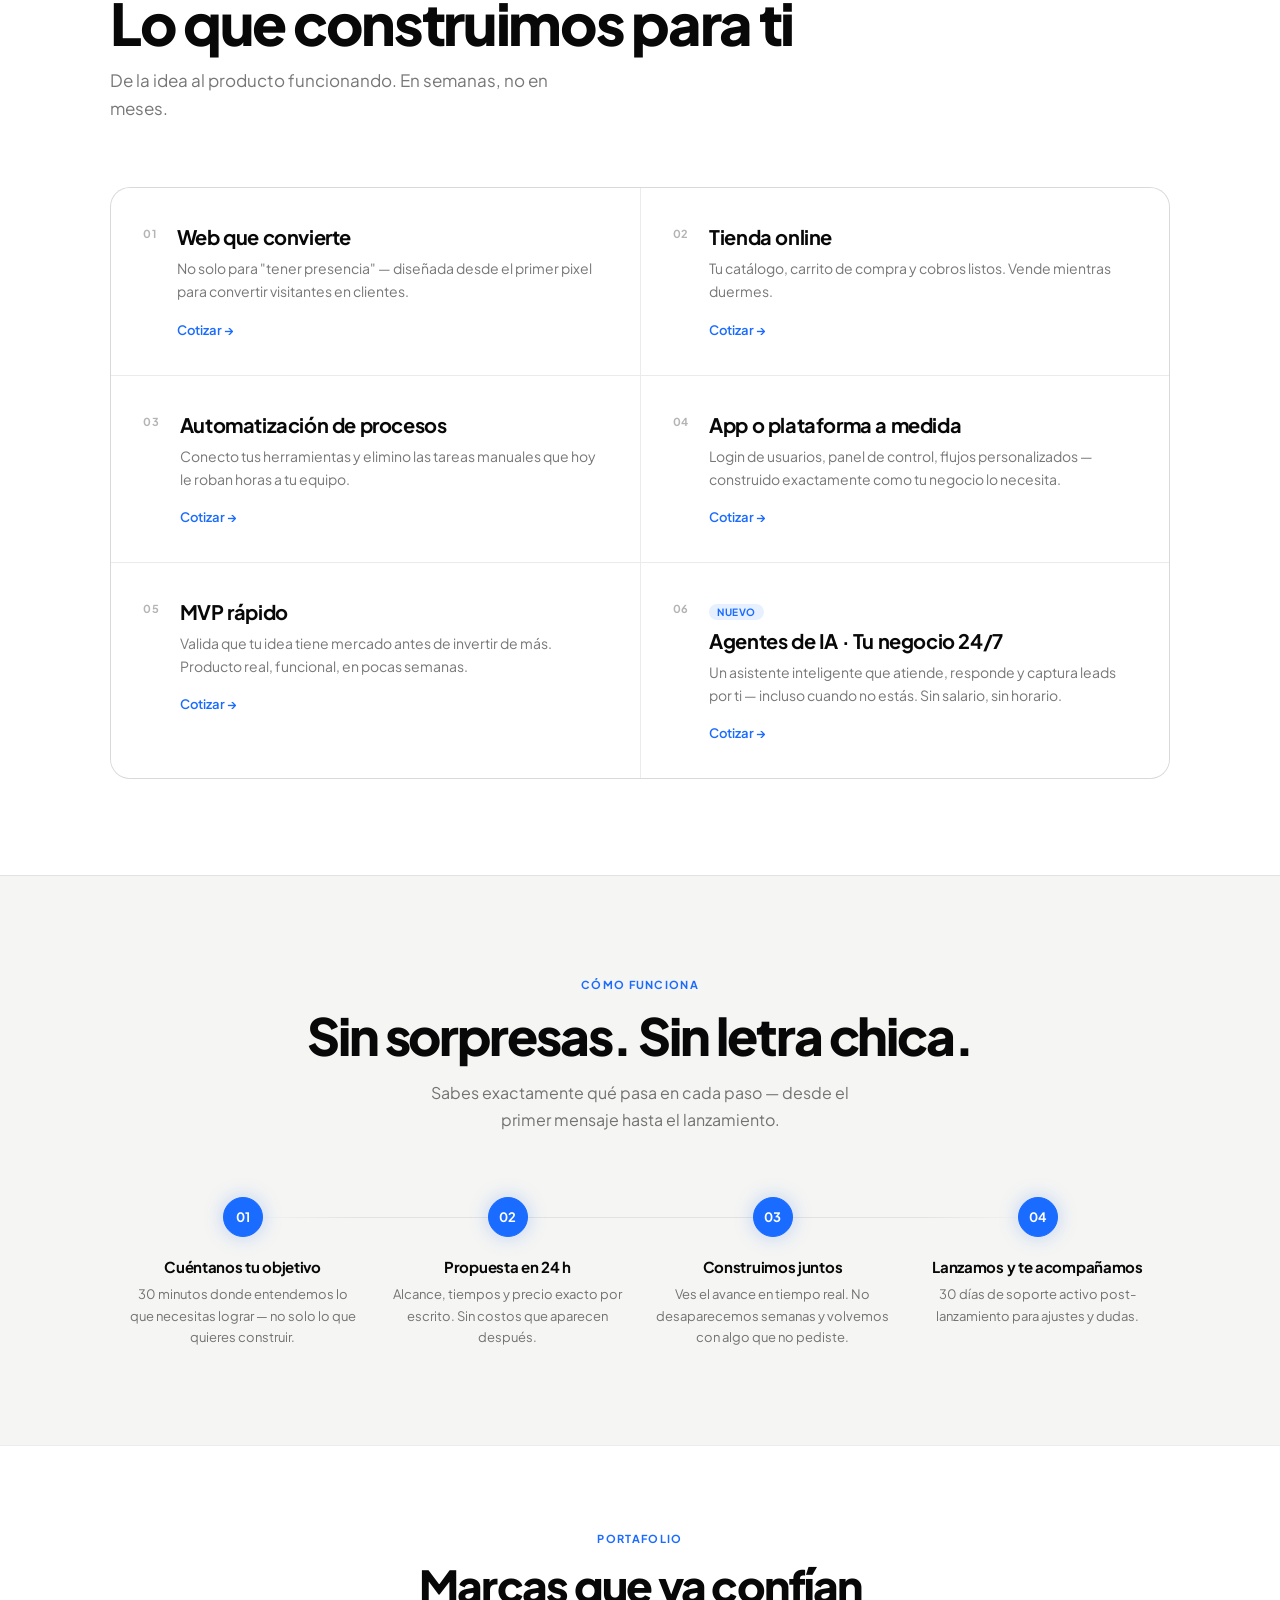
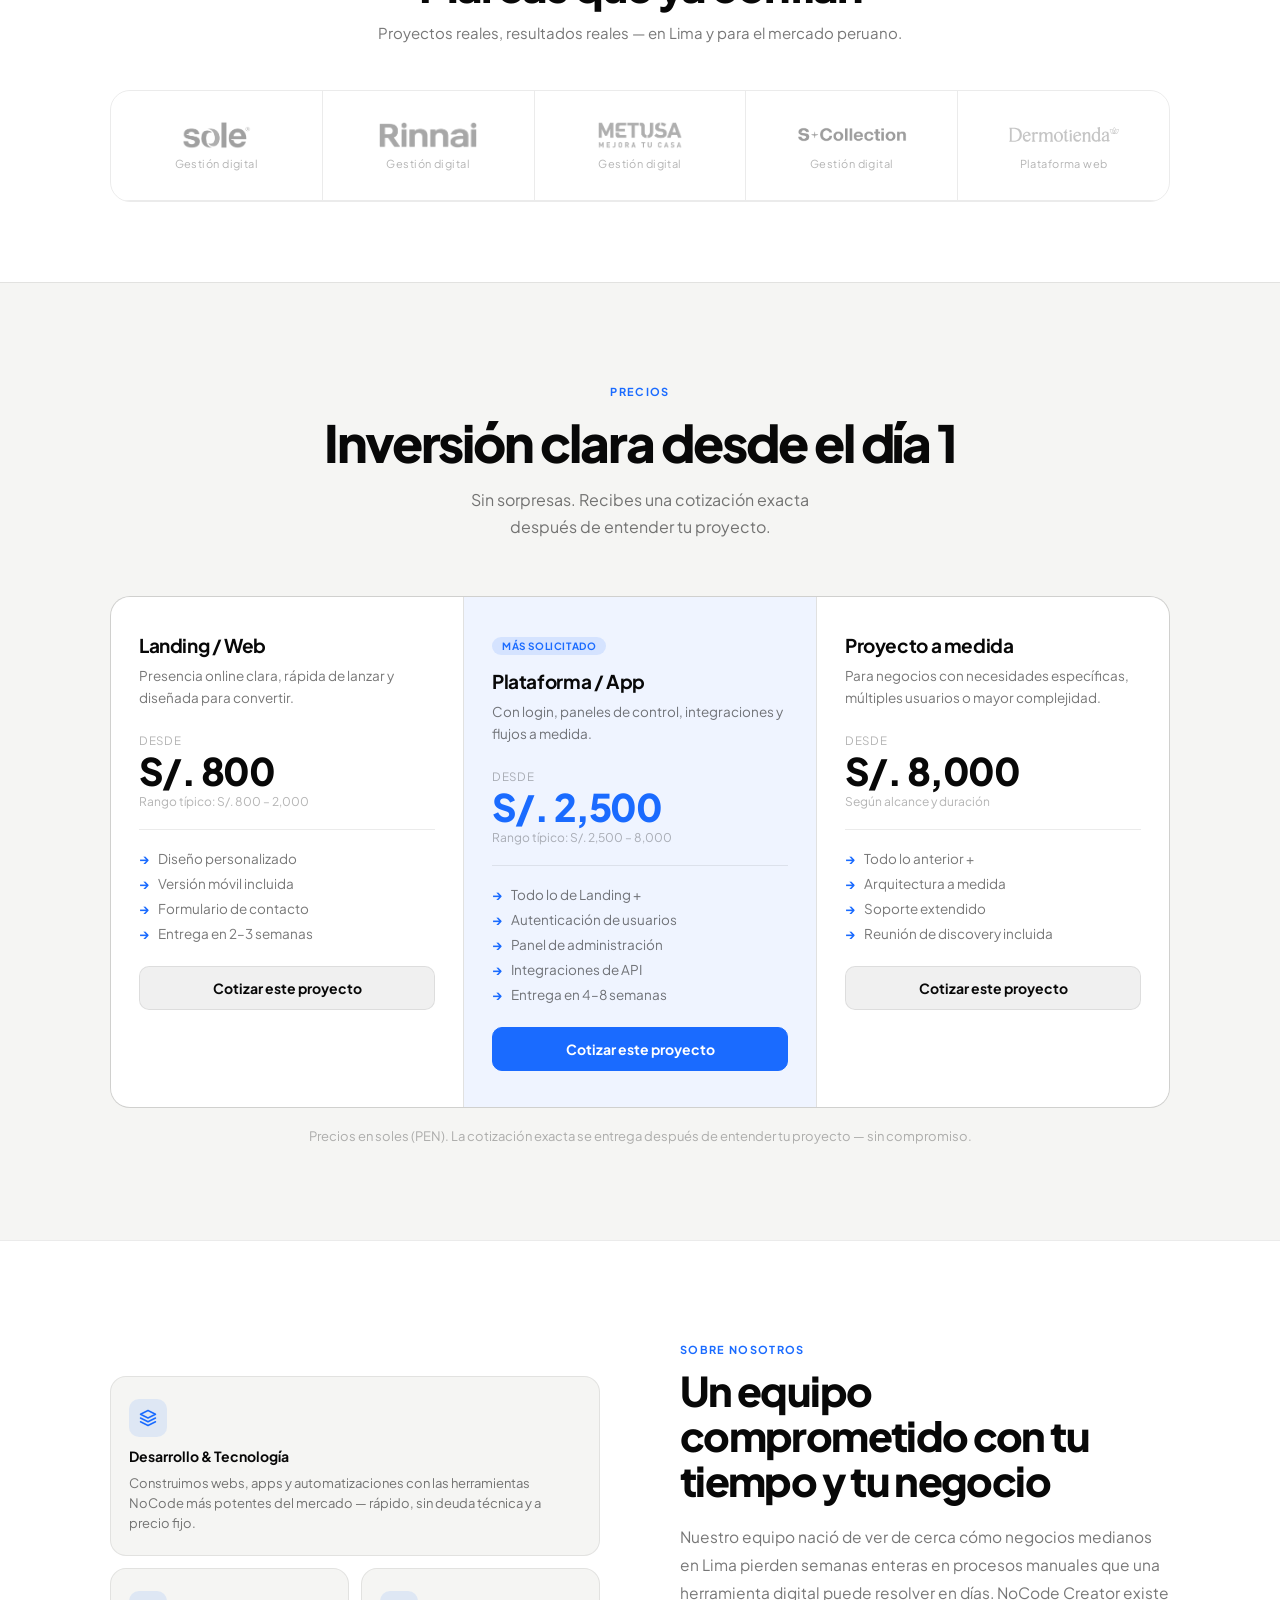
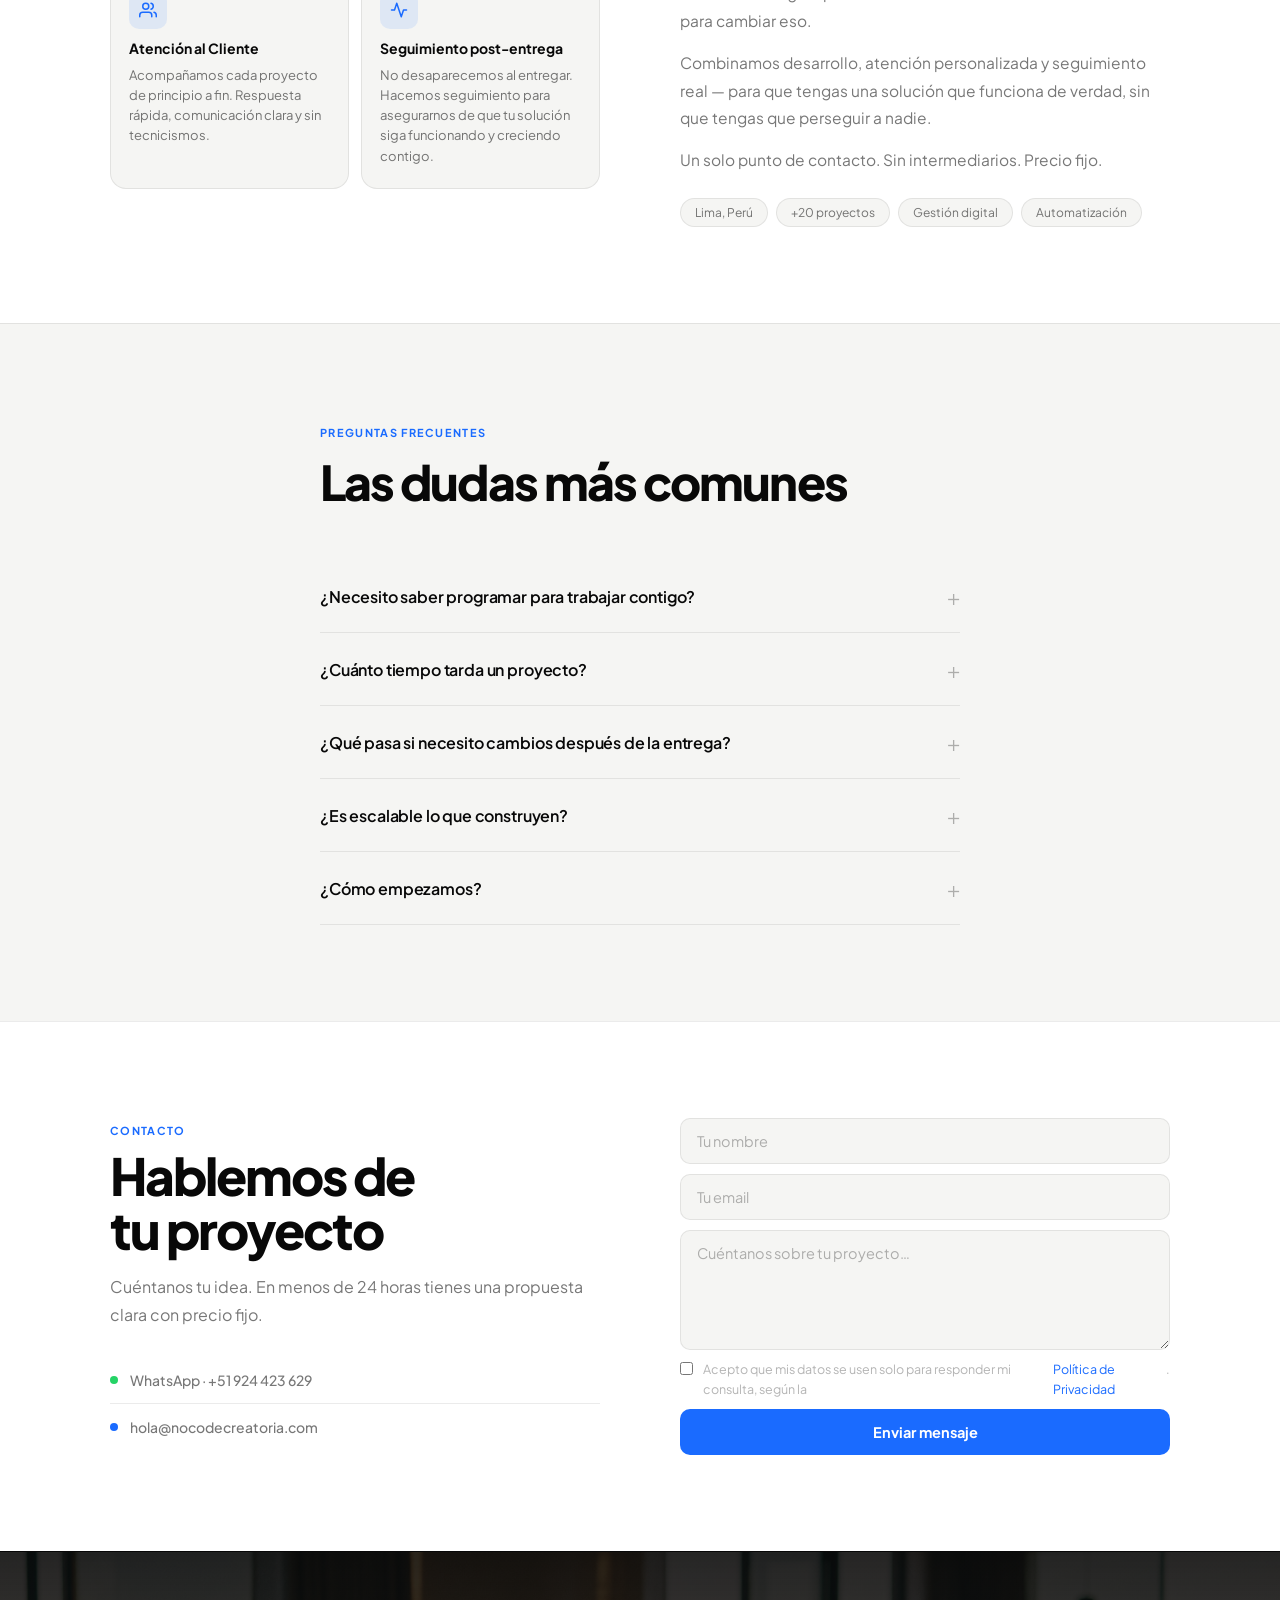
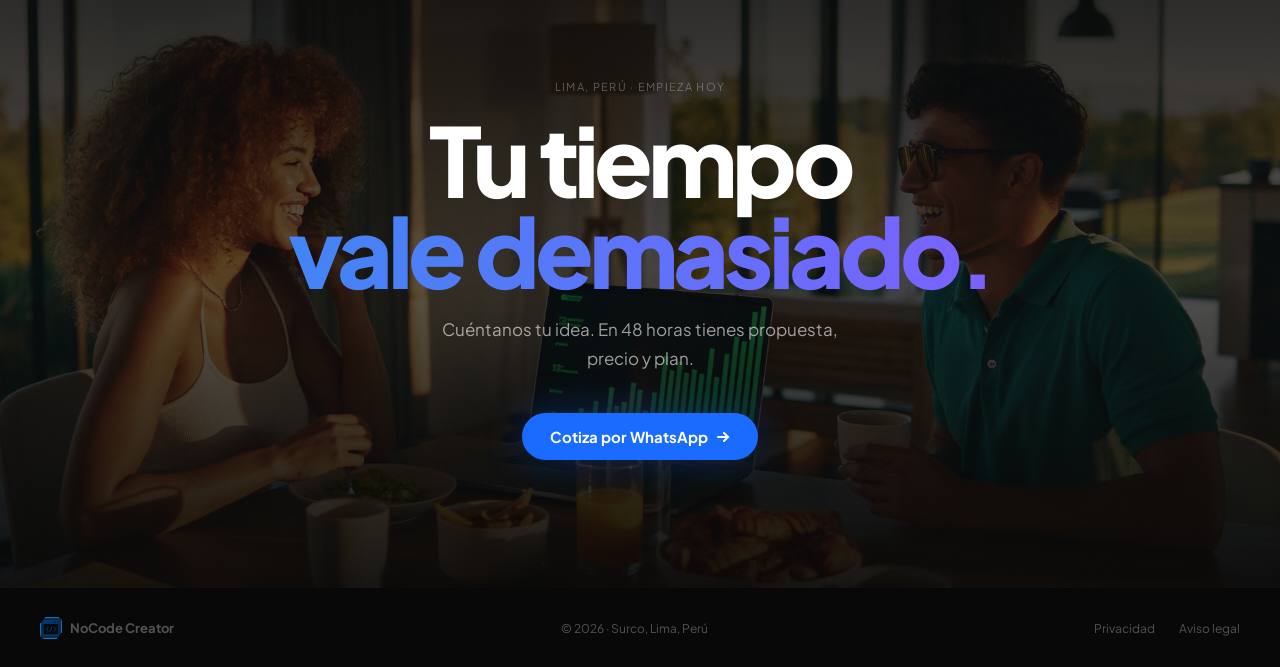
==== commit 6a00d01d: "SEO: optimizacion local para Lima y Peru - Title y description con keywords de busqueda real - Meta " ====
--- a/index.html
+++ b/index.html
@@ -3,20 +3,76 @@
 <head>
 <meta charset="UTF-8">
 <meta name="viewport" content="width=device-width, initial-scale=1">
-<title>Desarrollo Web y Apps a Medida en Lima | NoCode Creator</title>
-<meta name="description" content="Llevamos tu idea a internet en semanas. Construimos webs, plataformas y apps a medida para que tu negocio crezca — sin que tengas que aprender a programar. Lima, Perú.">
+<title>Automatización y Desarrollo Web para Negocios en Lima | NoCode Creator</title>
+<meta name="description" content="Recupera horas en tu negocio con webs, apps y automatizaciones que trabajan por ti. Atendemos empresas en Lima y todo Perú. Precio fijo, entrega en semanas, sin intermediarios.">
+<meta name="keywords" content="desarrollo web Lima, automatización de procesos Lima, apps para negocios Lima, páginas web empresas Lima, nocode Lima, sistemas de gestión Lima, automatización negocios Perú, desarrollo web Surco, webs a medida Lima">
+<meta name="robots" content="index, follow">
+<meta name="geo.region" content="PE-LIM">
+<meta name="geo.placename" content="Lima, Perú">
+<meta name="geo.position" content="-12.1100;-77.0200">
+<meta name="ICBM" content="-12.1100, -77.0200">
 <link rel="canonical" href="https://nocodecreatoria.com/">
 <meta property="og:type" content="website">
 <meta property="og:url" content="https://nocodecreatoria.com/">
-<meta property="og:title" content="Desarrollo Web y Apps a Medida en Lima | NoCode Creator">
-<meta property="og:description" content="Llevamos tu idea a internet en semanas. Construimos webs, plataformas y apps a medida para que tu negocio crezca — sin que tengas que aprender a programar. Lima, Perú.">
+<meta property="og:title" content="Automatización y Desarrollo Web para Negocios en Lima | NoCode Creator">
+<meta property="og:description" content="Recupera horas en tu negocio con webs, apps y automatizaciones que trabajan por ti. Atendemos empresas en Lima y todo Perú. Precio fijo, entrega en semanas.">
 <meta property="og:image" content="https://nocodecreatoria.com/assets/img/hero-lima-night.jpg">
 <meta property="og:locale" content="es_PE">
 <meta property="og:site_name" content="NoCode Creator">
 <meta name="twitter:card" content="summary_large_image">
-<meta name="twitter:title" content="Desarrollo Web y Apps a Medida en Lima | NoCode Creator">
-<meta name="twitter:description" content="Llevamos tu idea a internet en semanas. Construimos webs, plataformas y apps a medida para que tu negocio crezca — sin que tengas que aprender a programar. Lima, Perú.">
+<meta name="twitter:title" content="Automatización y Desarrollo Web para Negocios en Lima | NoCode Creator">
+<meta name="twitter:description" content="Recupera horas en tu negocio con webs, apps y automatizaciones que trabajan por ti. Atendemos empresas en Lima y todo Perú. Precio fijo, entrega en semanas.">
 <meta name="twitter:image" content="https://nocodecreatoria.com/assets/img/hero-lima-night.jpg">
+<!-- Schema.org LocalBusiness — le dice a Google quiénes son y dónde están -->
+<script type="application/ld+json">
+{
+  "@context": "https://schema.org",
+  "@type": "ProfessionalService",
+  "name": "NoCode Creator",
+  "url": "https://nocodecreatoria.com",
+  "logo": "https://nocodecreatoria.com/assets/logo-icon.png",
+  "image": "https://nocodecreatoria.com/assets/img/hero-lima-night.jpg",
+  "telephone": "+51924423629",
+  "email": "hola@nocodecreatoria.com",
+  "address": {
+    "@type": "PostalAddress",
+    "addressLocality": "Surco",
+    "addressRegion": "Lima",
+    "addressCountry": "PE"
+  },
+  "geo": {
+    "@type": "GeoCoordinates",
+    "latitude": -12.11,
+    "longitude": -77.02
+  },
+  "areaServed": [
+    { "@type": "City", "name": "Lima" },
+    { "@type": "Country", "name": "Perú" }
+  ],
+  "hasOfferCatalog": {
+    "@type": "OfferCatalog",
+    "name": "Servicios NoCode Creator",
+    "itemListElement": [
+      { "@type": "Offer", "itemOffered": { "@type": "Service", "name": "Desarrollo Web a Medida" } },
+      { "@type": "Offer", "itemOffered": { "@type": "Service", "name": "Aplicaciones Web y Móviles" } },
+      { "@type": "Offer", "itemOffered": { "@type": "Service", "name": "Automatización de Procesos" } },
+      { "@type": "Offer", "itemOffered": { "@type": "Service", "name": "Paneles de Control y Dashboards" } },
+      { "@type": "Offer", "itemOffered": { "@type": "Service", "name": "Integración de Sistemas" } },
+      { "@type": "Offer", "itemOffered": { "@type": "Service", "name": "Agentes de Inteligencia Artificial" } }
+    ]
+  },
+  "priceRange": "$$",
+  "openingHoursSpecification": {
+    "@type": "OpeningHoursSpecification",
+    "dayOfWeek": ["Monday","Tuesday","Wednesday","Thursday","Friday"],
+    "opens": "09:00",
+    "closes": "18:00"
+  },
+  "sameAs": [
+    "https://wa.me/51924423629"
+  ]
+}
+</script>
 <link rel="icon" type="image/png" href="assets/logo-icon.png">
 <link rel="preconnect" href="https://fonts.googleapis.com">
 <link rel="preconnect" href="https://fonts.gstatic.com" crossorigin>
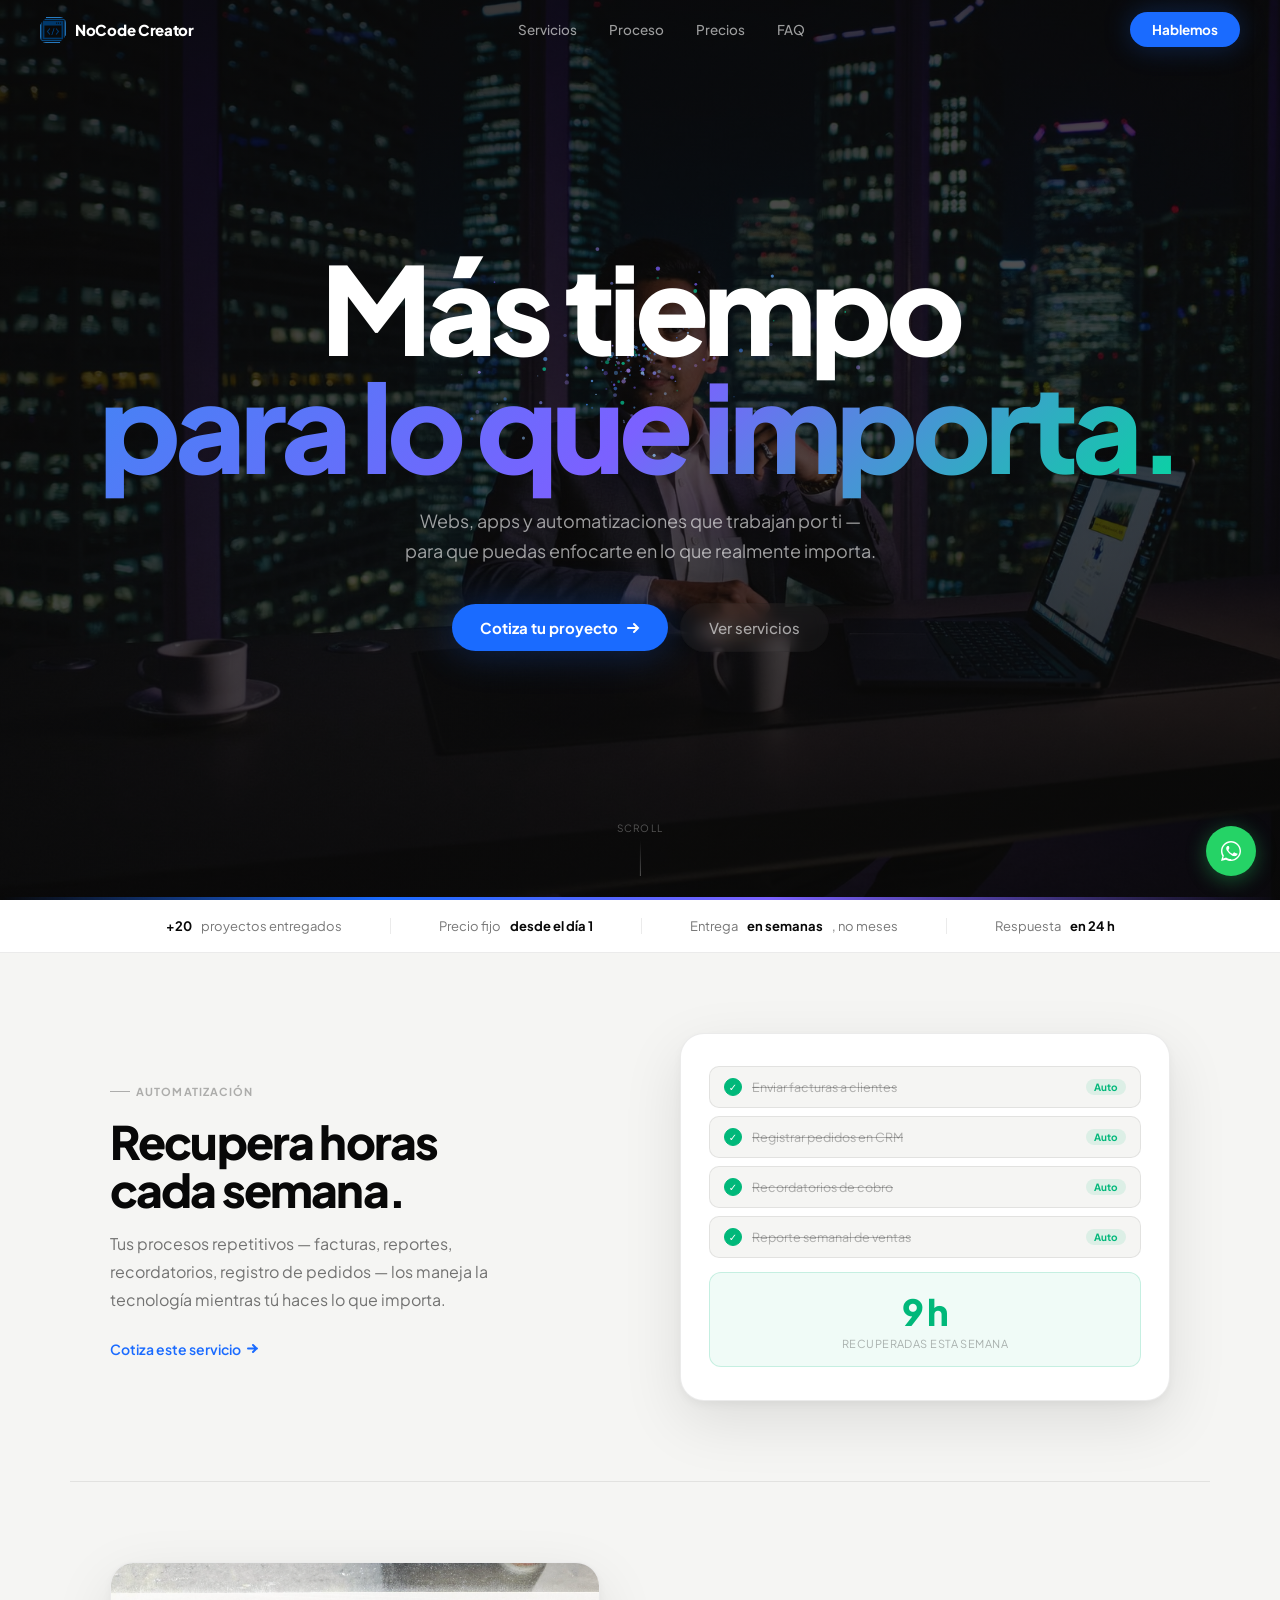
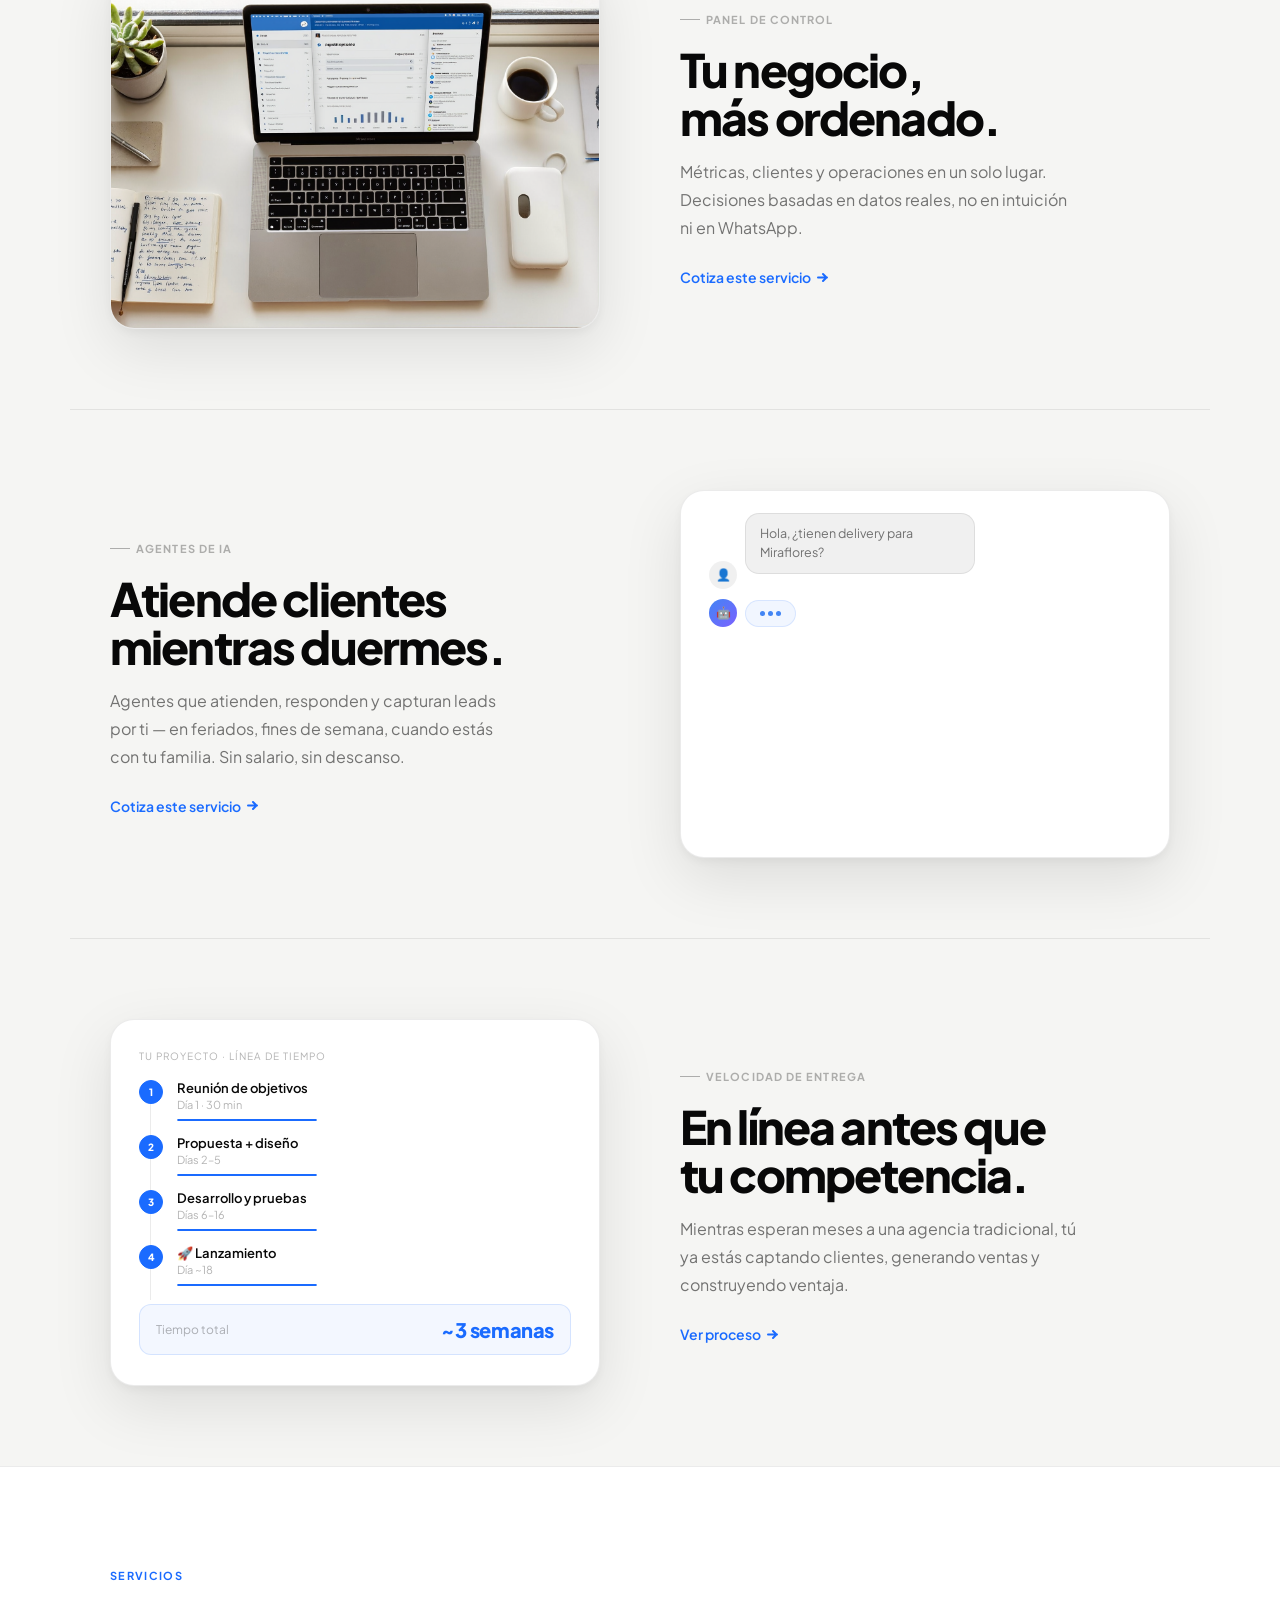
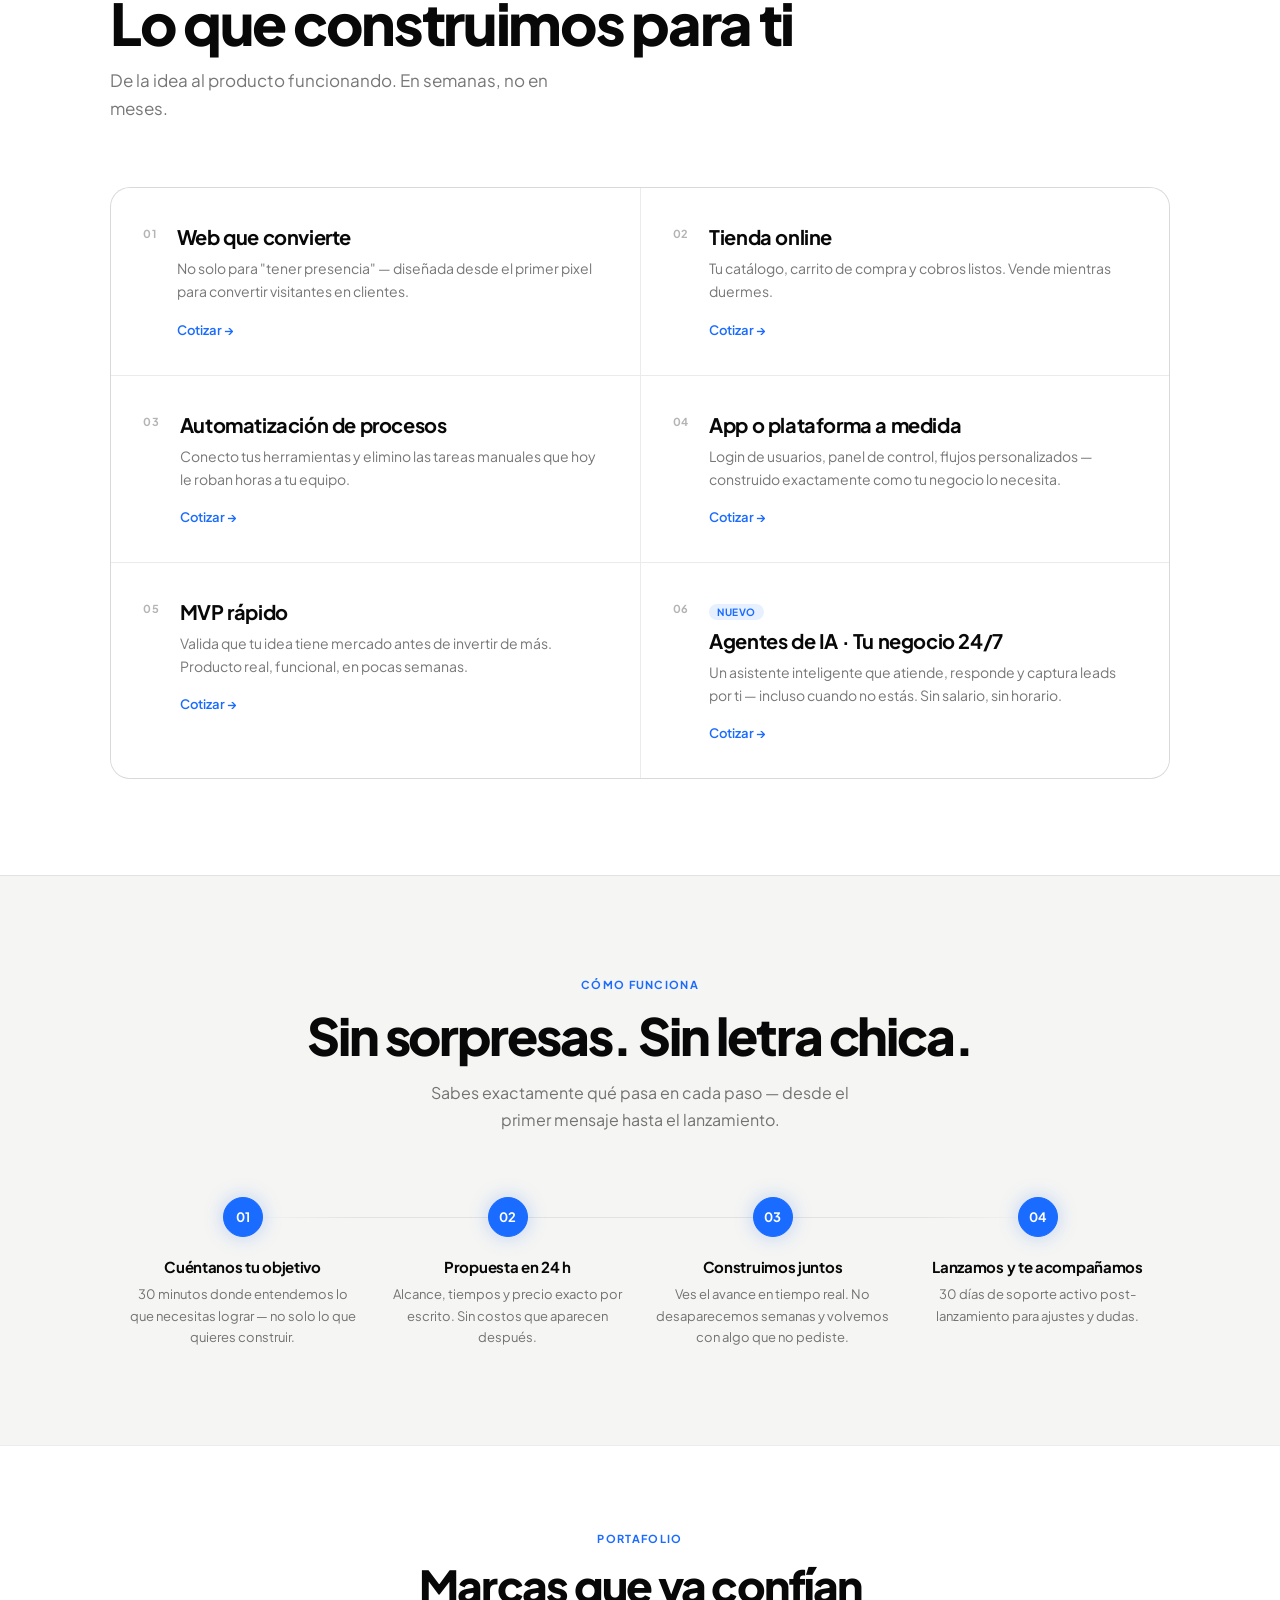
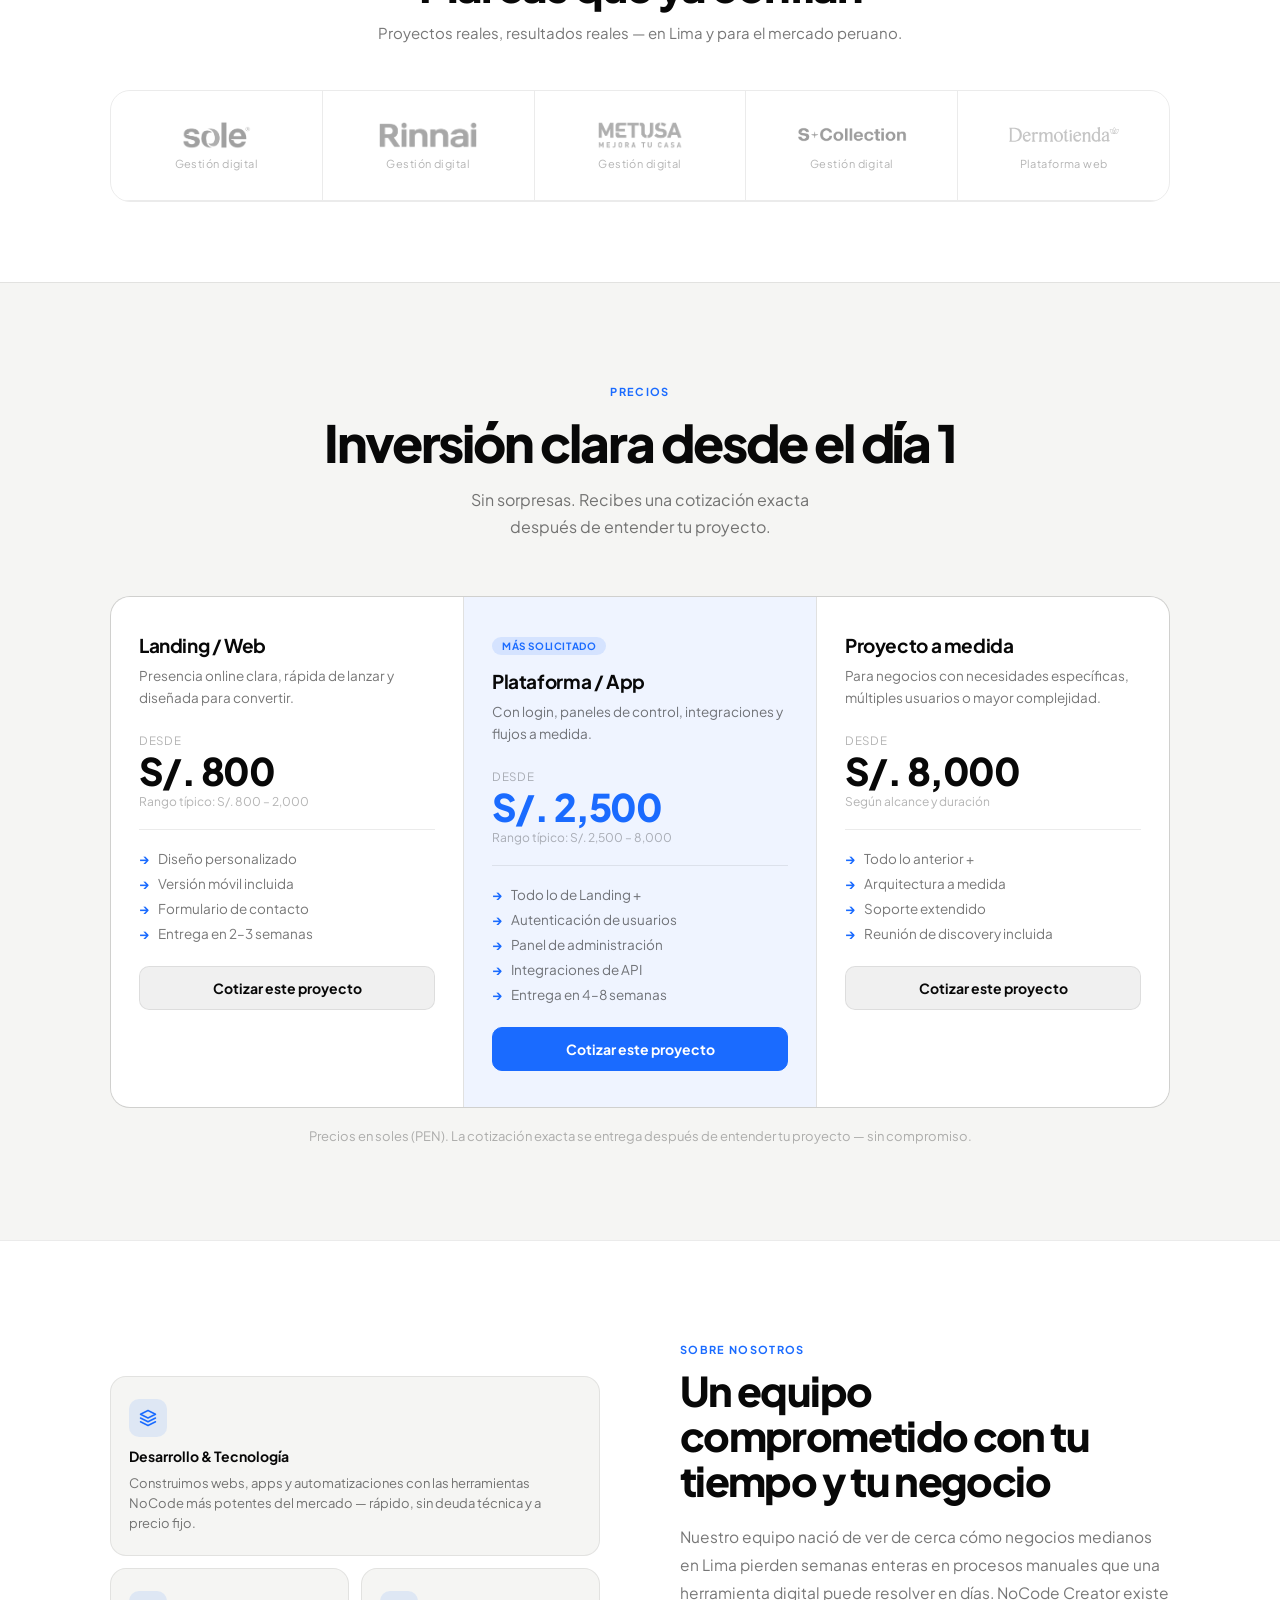
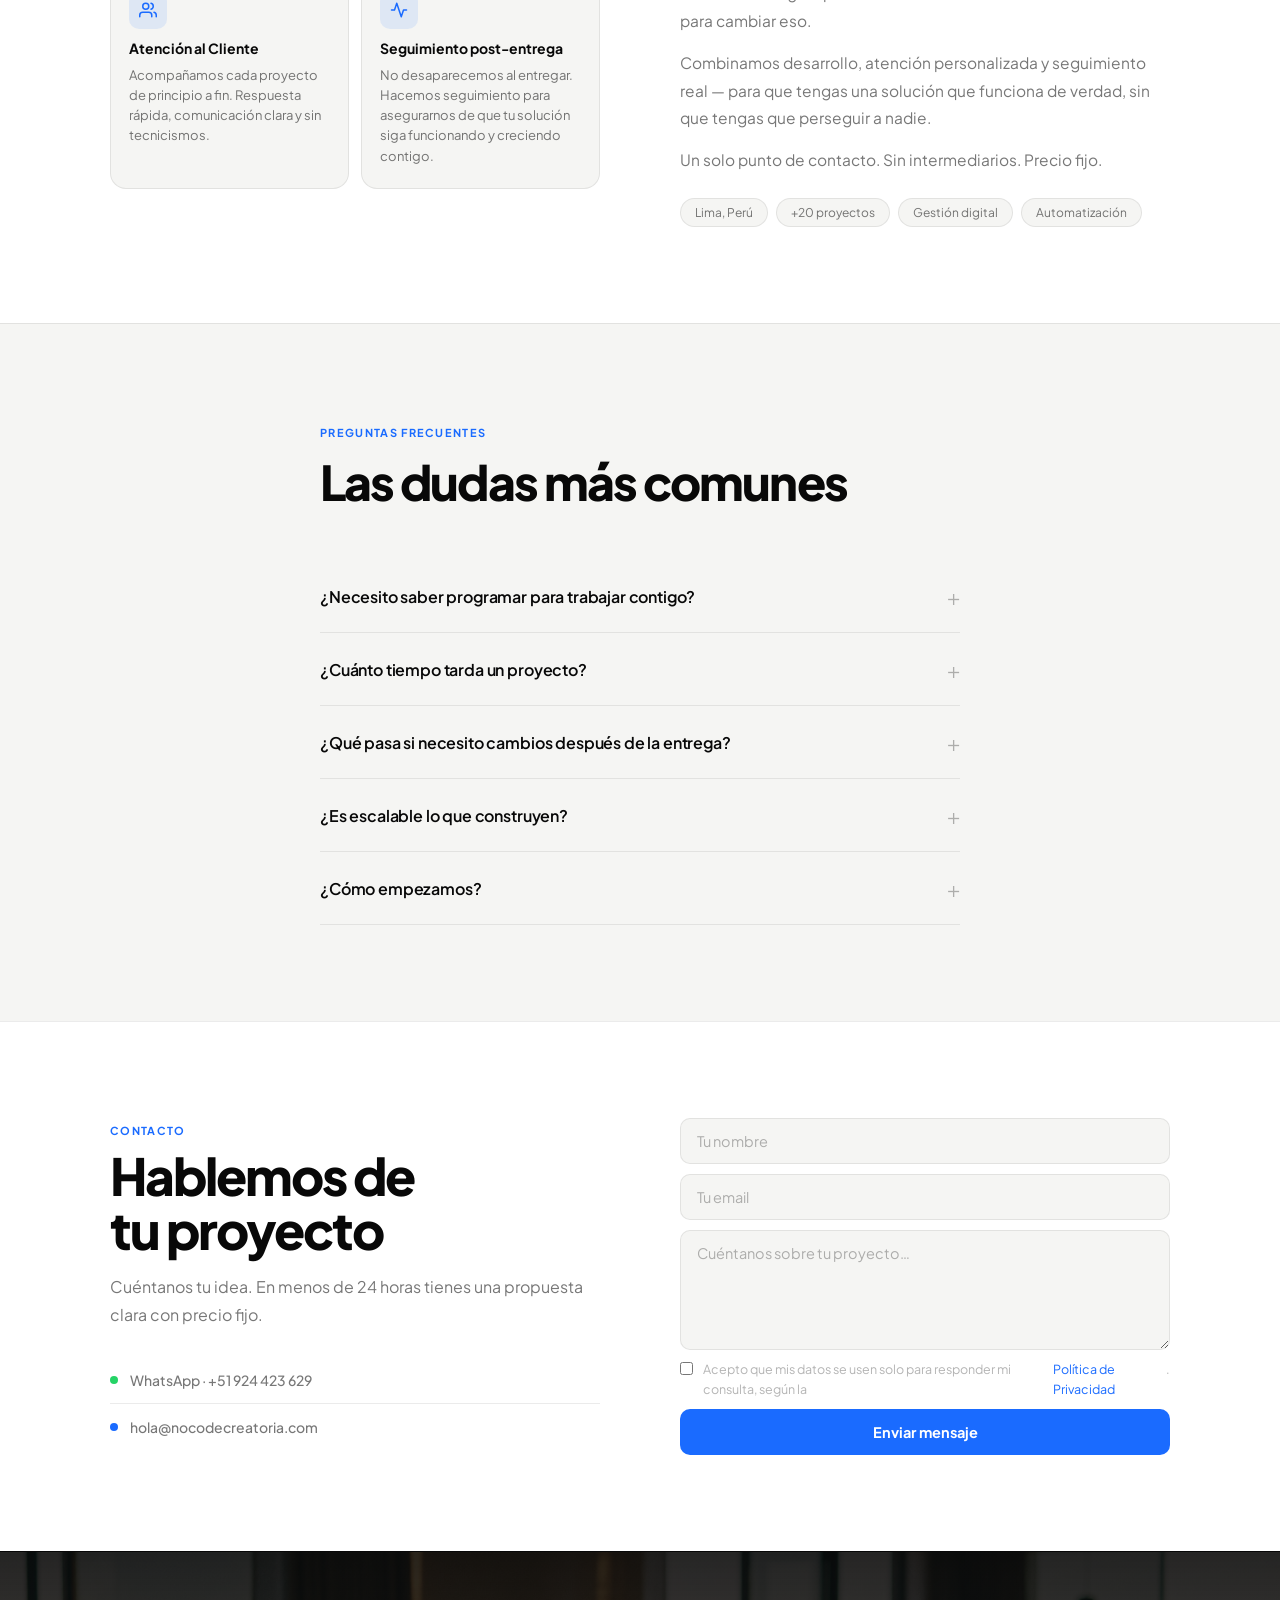
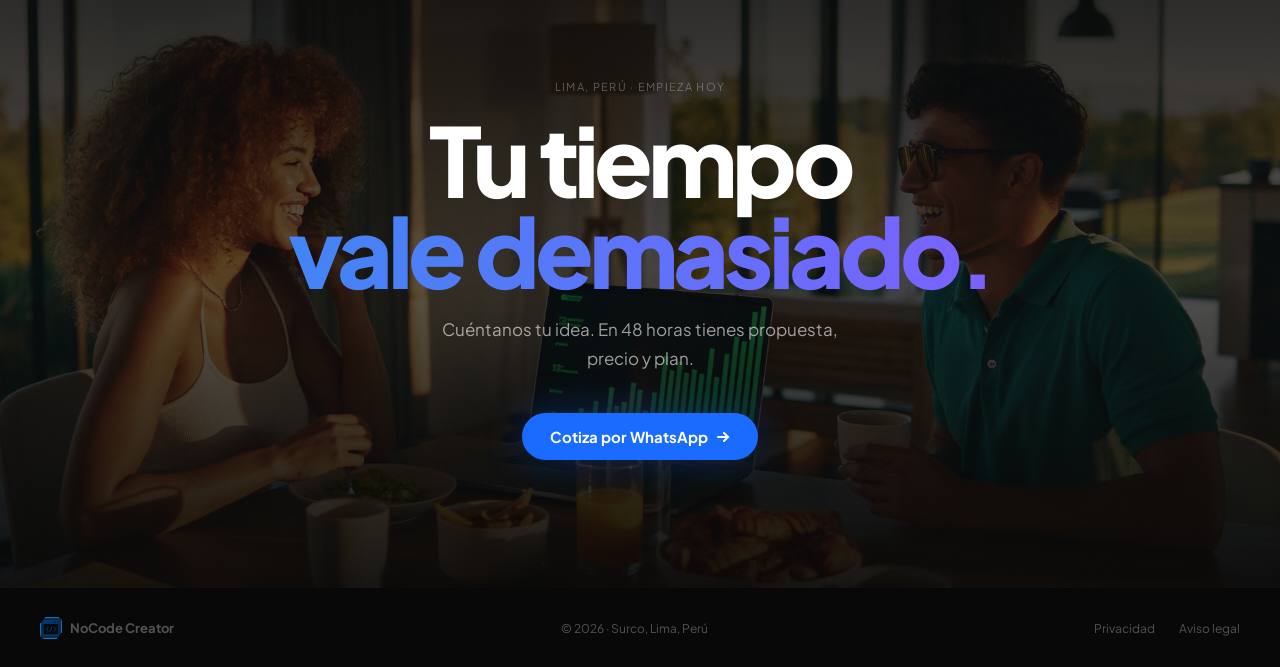
==== commit 6666199e: "Copy: cambiar headline agentes IA a 'Atiende clientes mientras duermes' Co-Authored-By: Claude Sonne" ====
--- a/index.html
+++ b/index.html
@@ -820,7 +820,7 @@
   <div class="feature reveal">
     <div class="feature__text">
       <div class="feature__tag">Agentes de IA</div>
-      <h2 class="feature__h2">Disponible a las 3 a.m.</h2>
+      <h2 class="feature__h2">Atiende clientes<br>mientras duermes.</h2>
       <p class="feature__p">Agentes que atienden, responden y capturan leads por ti — en feriados, fines de semana, cuando estás con tu familia. Sin salario, sin descanso.</p>
       <a href="#contacto" class="feature__link">Cotiza este servicio <svg width="13" height="13" viewBox="0 0 13 13" fill="none"><path d="M2 6.5h9M7 3l3.5 3.5L7 10" stroke="currentColor" stroke-width="2" stroke-linecap="round"/></svg></a>
     </div>
